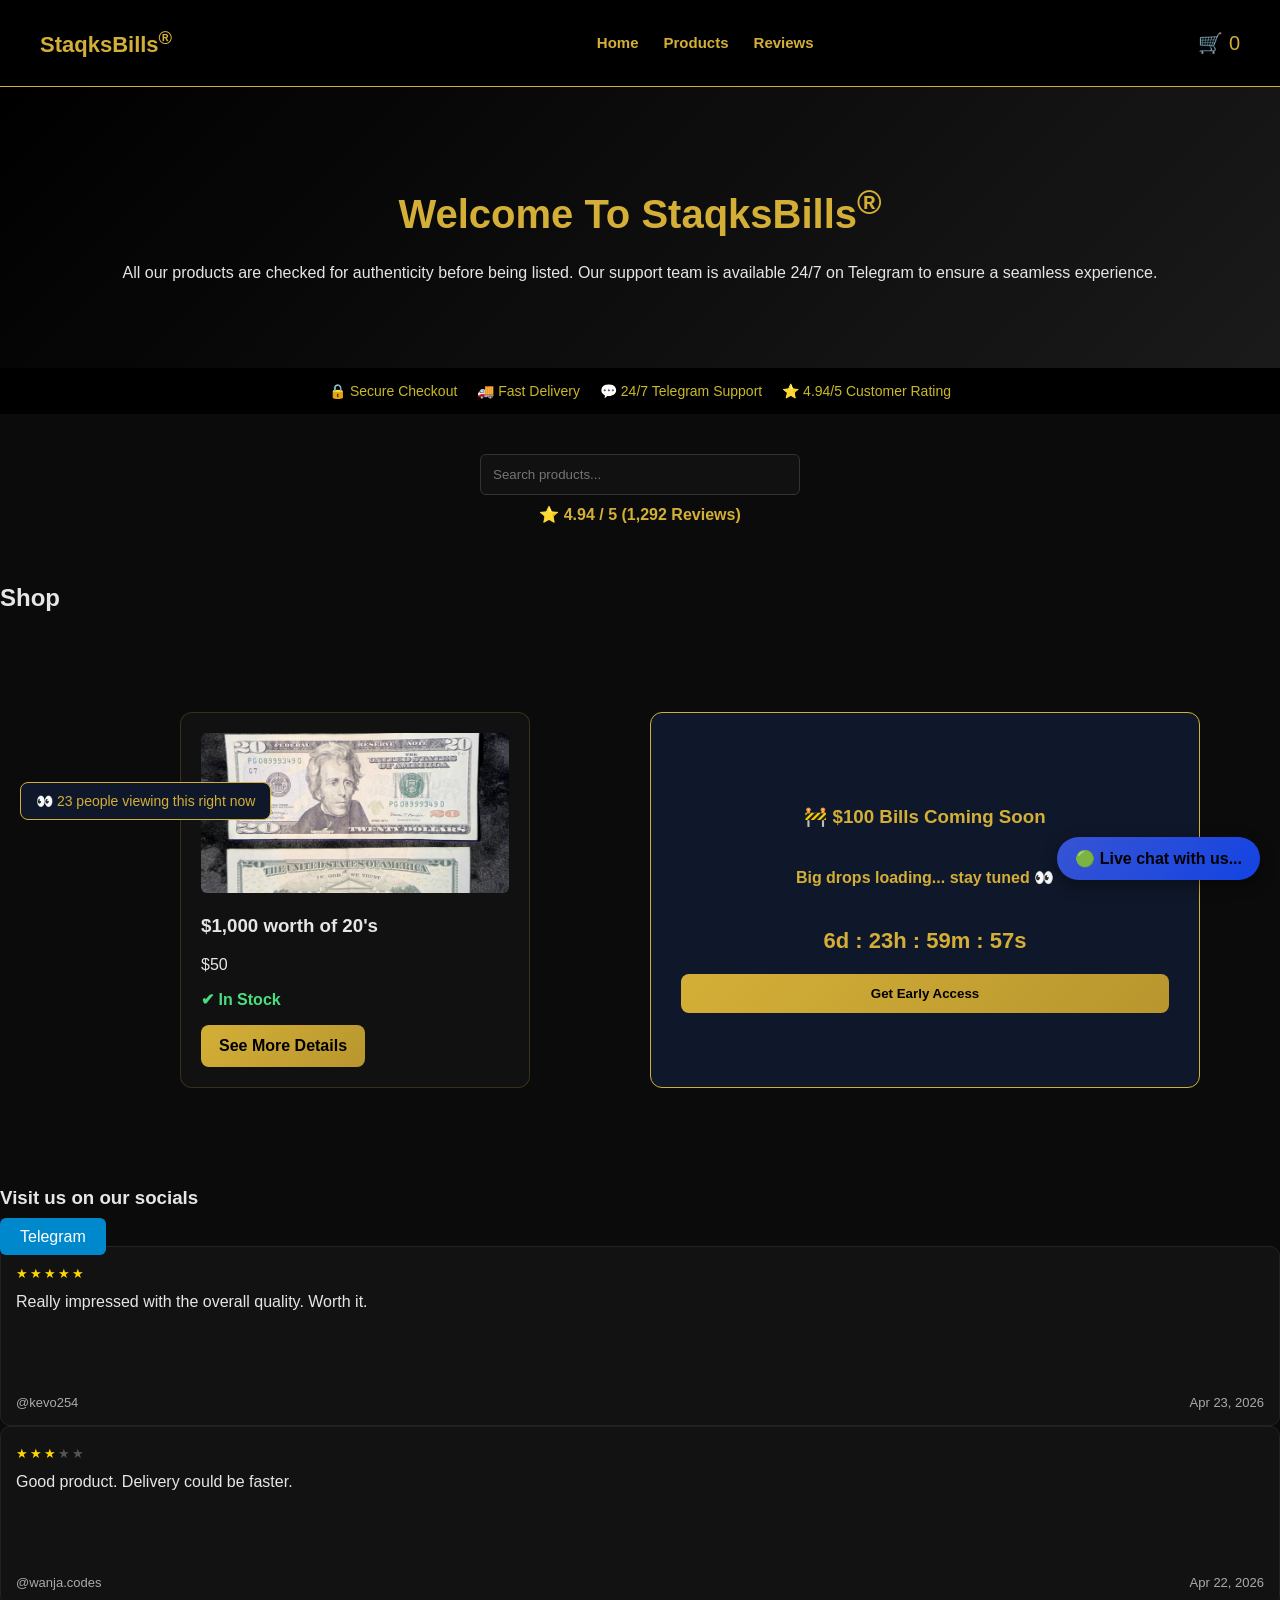
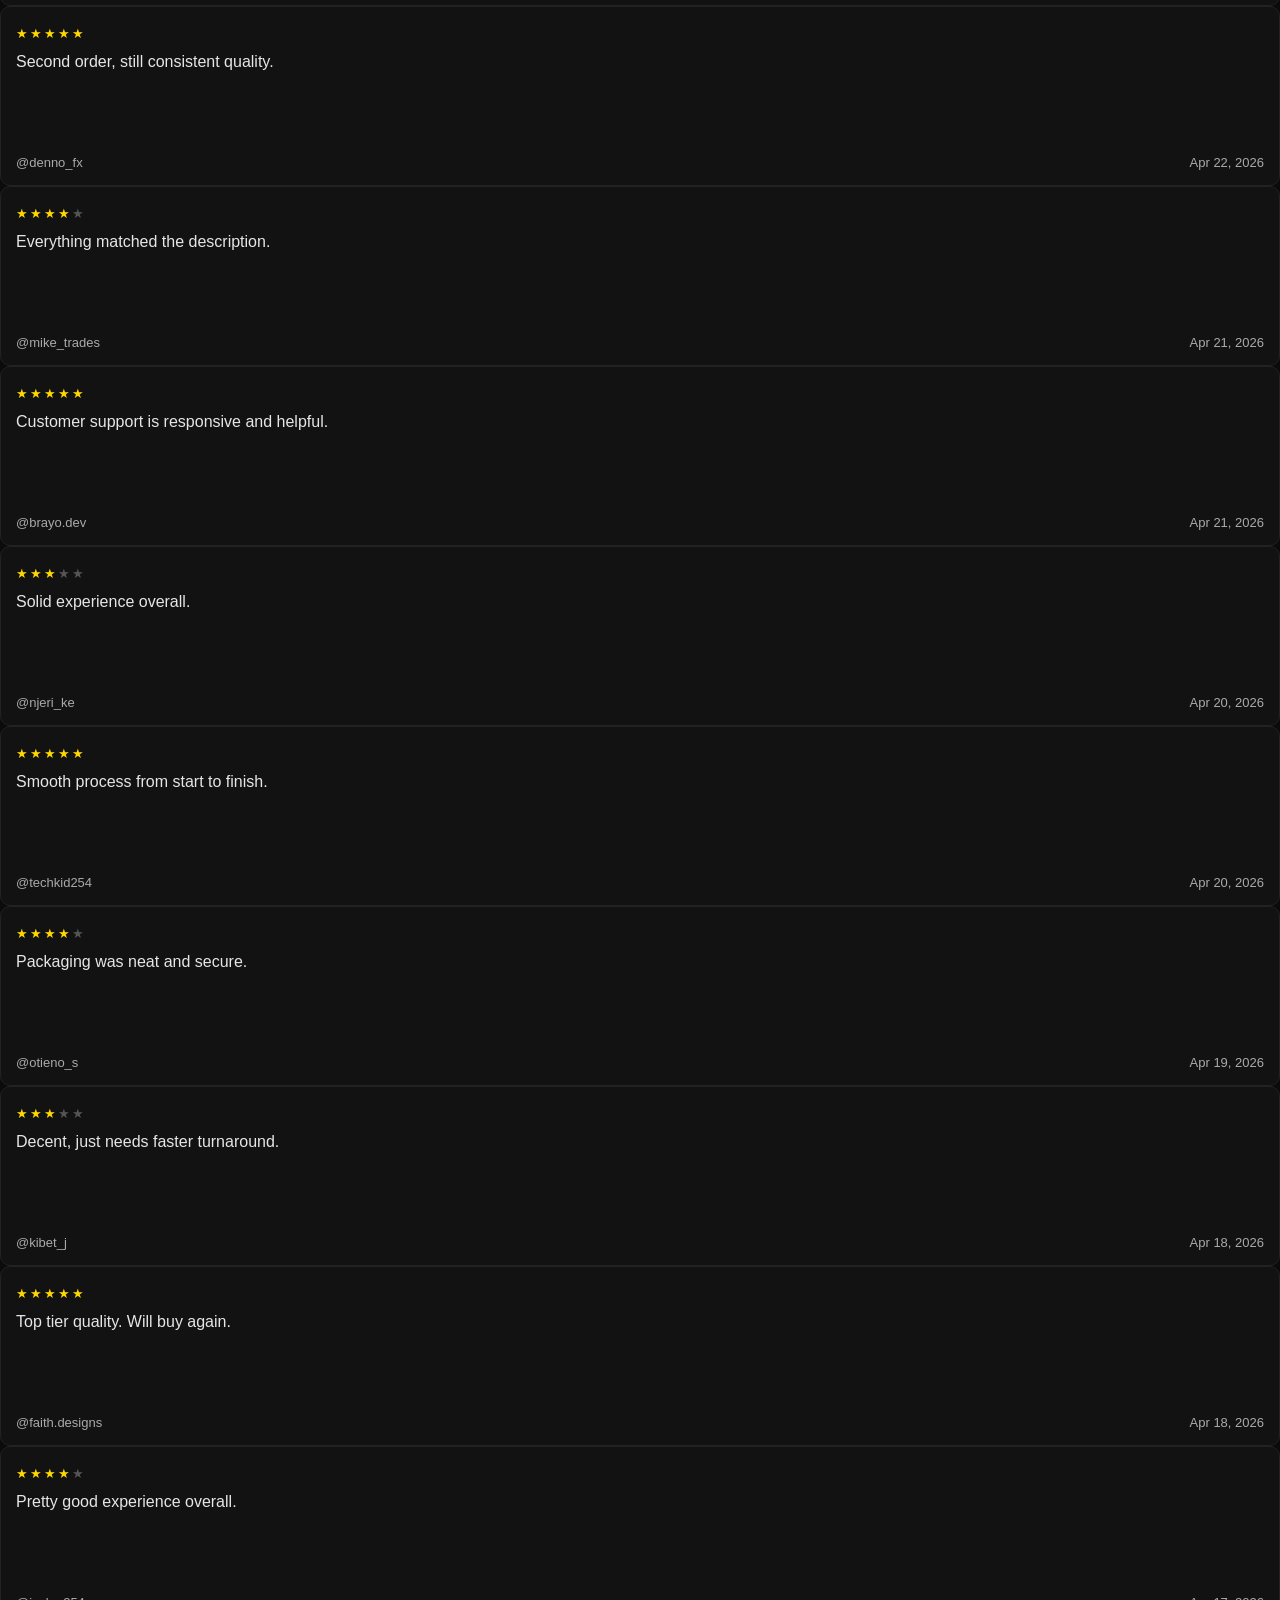
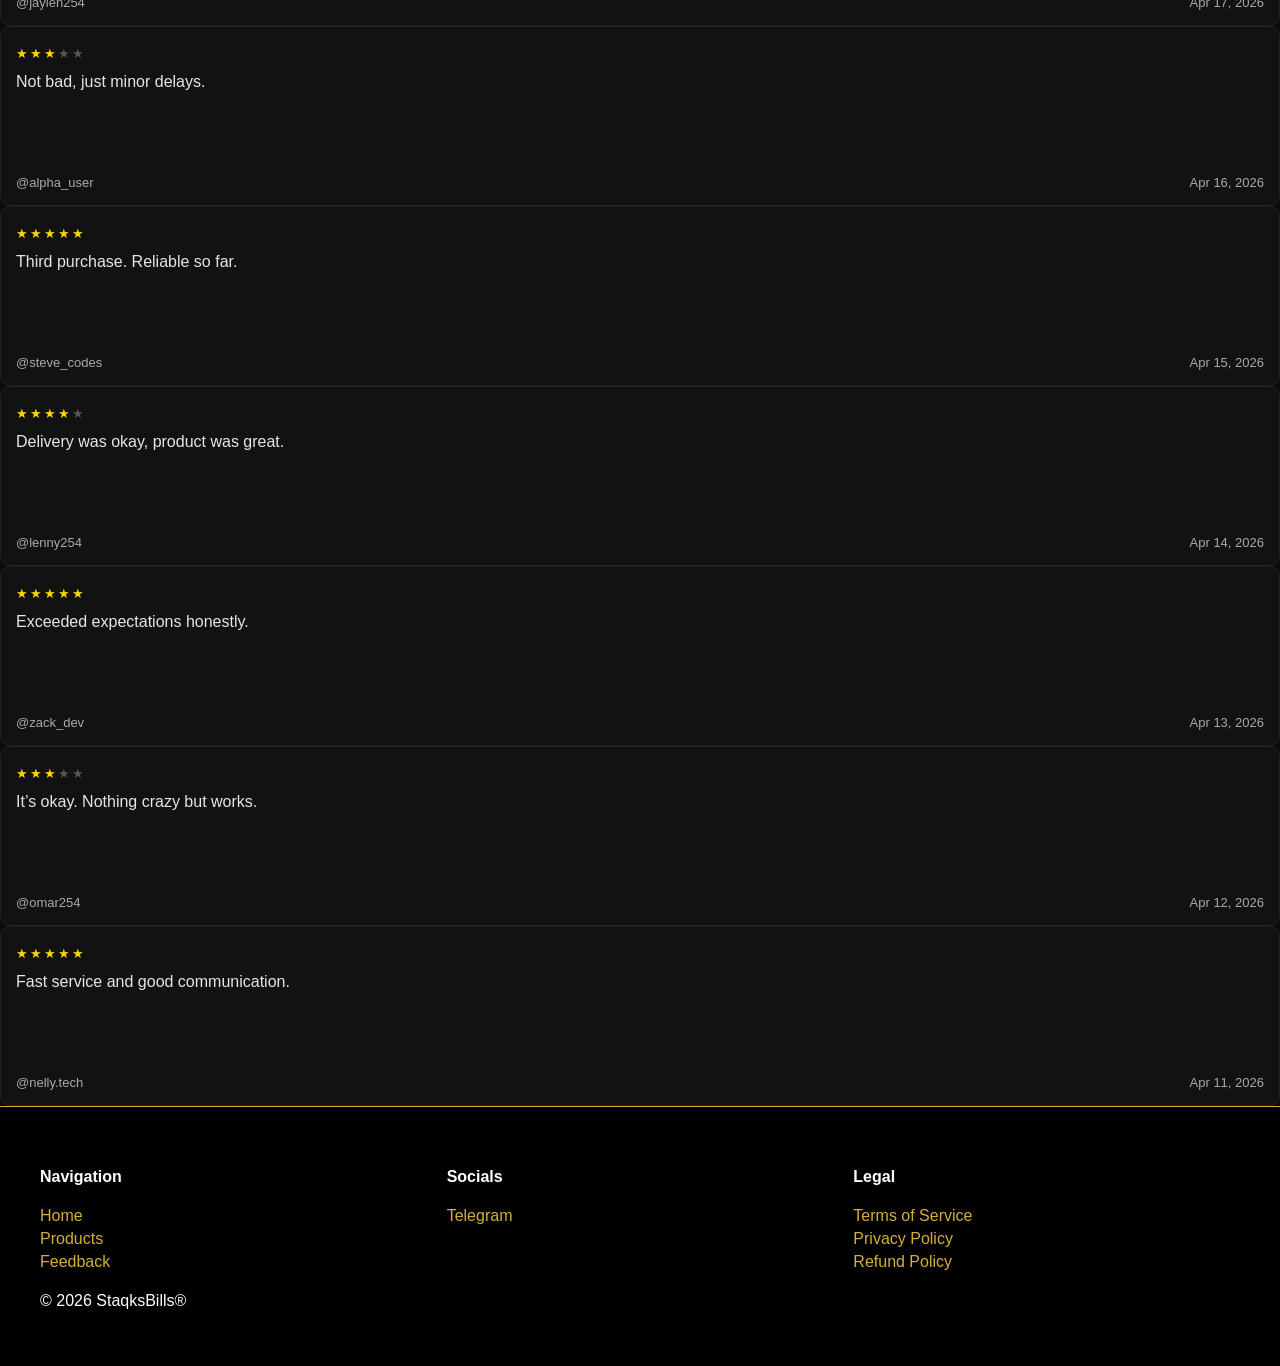
==== index.html @ 896ade9a "Update index.html" ====
<!DOCTYPE html>
<html>
<head>

<meta charset="UTF-8">
<meta name="viewport" content="width=device-width, initial-scale=1.0">
<title>StaqksBills®</title>

<link rel="stylesheet" href="css/style.css">

<link rel="icon" type="image/png" href="images/logo.png">

<script defer src="js/products.js"></script>
<script defer src="js/cart.js"></script>
<script defer src="js/main.js"></script>

</head>

<body>

<header>

<nav class="navbar">

<div class="logo">StaqksBills<sup>®</sup></div>

<ul class="navlinks">
<li><a href="index.html">Home</a></li>
<li><a href="#shop">Products</a></li>
<li><a href="#reviews">Reviews</a></li>
</ul>

<a href="cart.html" class="cart">
  🛒 <span id="cartCount" class="cart-count">0</span>
</a>

</nav>

<div class="hero">

<h1>Welcome To StaqksBills<sup>®</sup></h1>

<p>
All our products are checked for authenticity before being listed.
Our support team is available 24/7 on Telegram to ensure a seamless experience.
</p>

</div>

<div class="trust-bar">
  <span>🔒 Secure Checkout</span>
  <span>🚚 Fast Delivery</span>
  <span>💬 24/7 Telegram Support</span>
  <span>⭐ 4.94/5 Customer Rating</span>
</div>

</header>

<section class="search-section">

<input id="searchBar" placeholder="Search products...">

<div class="rating">
⭐ 4.94 / 5 (1,292 Reviews)
</div>

</section>

<section id="shop">

<h2>Shop</h2>

<div id="productContainer" class="products"></div>

</section>

<section id="social">

<h3>Visit us on our socials</h3>

<a class="telegram-btn" href="https://t.me/upoffbtcc">Telegram</a>

</section>

<!-- Repeat this structure -->

<div class="review-card">
<div style="font-size:18px; letter-spacing:2px;">
<span style="color:gold;">★★★★★</span>
</div>
<p>Really impressed with the overall quality. Worth it.</p>
<div class="review-footer"><span>@kevo254</span><span>Apr 23, 2026</span></div>
</div>

<div class="review-card">
<div style="font-size:18px; letter-spacing:2px;">
<span style="color:gold;">★★★</span><span style="color:#555;">★★</span>
</div>
<p>Good product. Delivery could be faster.</p>
<div class="review-footer"><span>@wanja.codes</span><span>Apr 22, 2026</span></div>
</div>

<div class="review-card">
<div style="font-size:18px; letter-spacing:2px;">
<span style="color:gold;">★★★★★</span>
</div>
<p>Second order, still consistent quality.</p>
<div class="review-footer"><span>@denno_fx</span><span>Apr 22, 2026</span></div>
</div>

<div class="review-card">
<div style="font-size:18px; letter-spacing:2px;">
<span style="color:gold;">★★★★</span><span style="color:#555;">★</span>
</div>
<p>Everything matched the description.</p>
<div class="review-footer"><span>@mike_trades</span><span>Apr 21, 2026</span></div>
</div>

<div class="review-card">
<div style="font-size:18px; letter-spacing:2px;">
<span style="color:gold;">★★★★★</span>
</div>
<p>Customer support is responsive and helpful.</p>
<div class="review-footer"><span>@brayo.dev</span><span>Apr 21, 2026</span></div>
</div>

<div class="review-card">
<div style="font-size:18px; letter-spacing:2px;">
<span style="color:gold;">★★★</span><span style="color:#555;">★★</span>
</div>
<p>Solid experience overall.</p>
<div class="review-footer"><span>@njeri_ke</span><span>Apr 20, 2026</span></div>
</div>

<div class="review-card">
<div style="font-size:18px; letter-spacing:2px;">
<span style="color:gold;">★★★★★</span>
</div>
<p>Smooth process from start to finish.</p>
<div class="review-footer"><span>@techkid254</span><span>Apr 20, 2026</span></div>
</div>

<div class="review-card">
<div style="font-size:18px; letter-spacing:2px;">
<span style="color:gold;">★★★★</span><span style="color:#555;">★</span>
</div>
<p>Packaging was neat and secure.</p>
<div class="review-footer"><span>@otieno_s</span><span>Apr 19, 2026</span></div>
</div>

<div class="review-card">
<div style="font-size:18px; letter-spacing:2px;">
<span style="color:gold;">★★★</span><span style="color:#555;">★★</span>
</div>
<p>Decent, just needs faster turnaround.</p>
<div class="review-footer"><span>@kibet_j</span><span>Apr 18, 2026</span></div>
</div>

<div class="review-card">
<div style="font-size:18px; letter-spacing:2px;">
<span style="color:gold;">★★★★★</span>
</div>
<p>Top tier quality. Will buy again.</p>
<div class="review-footer"><span>@faith.designs</span><span>Apr 18, 2026</span></div>
</div>

<!-- Add more (up to ~30) -->

<div class="review-card">
<div style="font-size:18px; letter-spacing:2px;">
<span style="color:gold;">★★★★</span><span style="color:#555;">★</span>
</div>
<p>Pretty good experience overall.</p>
<div class="review-footer"><span>@jaylen254</span><span>Apr 17, 2026</span></div>
</div>

<div class="review-card">
<div style="font-size:18px; letter-spacing:2px;">
<span style="color:gold;">★★★</span><span style="color:#555;">★★</span>
</div>
<p>Not bad, just minor delays.</p>
<div class="review-footer"><span>@alpha_user</span><span>Apr 16, 2026</span></div>
</div>

<div class="review-card">
<div style="font-size:18px; letter-spacing:2px;">
<span style="color:gold;">★★★★★</span>
</div>
<p>Third purchase. Reliable so far.</p>
<div class="review-footer"><span>@steve_codes</span><span>Apr 15, 2026</span></div>
</div>

<!-- Continue pattern... -->

<div class="review-card">
<div style="font-size:18px; letter-spacing:2px;">
<span style="color:gold;">★★★★</span><span style="color:#555;">★</span>
</div>
<p>Delivery was okay, product was great.</p>
<div class="review-footer"><span>@lenny254</span><span>Apr 14, 2026</span></div>
</div>

<div class="review-card">
<div style="font-size:18px; letter-spacing:2px;">
<span style="color:gold;">★★★★★</span>
</div>
<p>Exceeded expectations honestly.</p>
<div class="review-footer"><span>@zack_dev</span><span>Apr 13, 2026</span></div>
</div>

<div class="review-card">
<div style="font-size:18px; letter-spacing:2px;">
<span style="color:gold;">★★★</span><span style="color:#555;">★★</span>
</div>
<p>It’s okay. Nothing crazy but works.</p>
<div class="review-footer"><span>@omar254</span><span>Apr 12, 2026</span></div>
</div>

<div class="review-card">
<div style="font-size:18px; letter-spacing:2px;">
<span style="color:gold;">★★★★★</span>
</div>
<p>Fast service and good communication.</p>
<div class="review-footer"><span>@nelly.tech</span><span>Apr 11, 2026</span></div>
</div>

<footer>

<div class="footer-grid">

<div>
<h4>Navigation</h4>
<a href="index.html#Home">Home</a>
<a href="#shop">Products</a>
<a href="#reviews">Feedback</a>
</div>

<div>
<h4>Socials</h4>
<a href="https://t.me/upoffbtcc">Telegram</a>
</div>



<div>
<h4>Legal</h4>
<a href="#">Terms of Service</a>
<a href="#">Privacy Policy</a>
<a href="#">Refund Policy</a>
</div>

</div>

<p class="copyright">
© 2026 StaqksBills®
</p>

</footer>

</body>

<!-- Floating Telegram Chat -->
<a href="https://t.me/upoffbtcc" class="telegram-float" onclick="window.location.href=this.href">
  🟢 Live chat with us...
</a>
</html>
---- css/style.css ----
/* ---------- GLOBAL ---------- */

:root{
--black:#0b0b0b;
--dark:#121212;
--gold:#d4af37;
--gold-dark:#b8962e;
--text:#e6e6e6;
}

*{
box-sizing:border-box;
}

body{
font-family:Arial, Helvetica, sans-serif;
margin:0;
background:var(--black);
color:var(--text);
}


/* ---------- NAVBAR ---------- */

.navbar{
display:flex;
justify-content:space-between;
align-items:center;
padding:18px 40px;
background:#000;
border-bottom:1px solid var(--gold);
}

.logo{
font-size:22px;
font-weight:bold;
color:var(--gold);
}

.navlinks{
display:flex;
list-style:none;
gap:25px;
}

.navlinks a{
color:var(--gold);
text-decoration:none;
font-size:15px;
font-weight:600;
}

.navlinks a:hover{
color:white;
}

.cart{
font-size:20px;
text-decoration:none;
color:var(--gold);
}


/* ---------- HERO ---------- */

.hero{
text-align:center;
padding:70px 20px;
background:linear-gradient(135deg,#000,#1a1a1a);
}

.hero h1{
font-size:40px;
color:var(--gold);
}


/* ---------- SEARCH ---------- */

.search-section{
text-align:center;
padding:40px;
}

#searchBar{
width:320px;
max-width:90%;
padding:12px;
border-radius:6px;
border:1px solid #333;
background:#111;
color:white;
}

.rating{
margin-top:10px;
font-weight:bold;
color:var(--gold);
}


/* ---------- PRODUCTS ---------- */

.products{
display:grid;
grid-template-columns:repeat(auto-fit,minmax(220px,1fr));
gap:30px;
padding:40px;
}

.product {
  background: #111;
  border-radius: 12px;
  padding: 20px;
  border: 1px solid rgba(212,175,55,0.2);
  transition: 0.3s;
}

.product:hover {
  transform: translateY(-6px);
  box-shadow: 0 0 15px rgba(212,175,55,0.3);
}

.product img{
width:100%;
height:160px;
object-fit:cover;
border-radius:6px;
}

.stock{
color:#4ade80;
font-weight:bold;
}

.viewbtn, .buybtn {
  display: inline-block;
  padding: 12px 18px;
  background: linear-gradient(135deg, #d4af37, #b8962e);
  color: black;
  border-radius: 8px;
  text-decoration: none;
  font-weight: bold;
  border: none;
  transition: 0.3s;
}

.viewbtn:hover, .buybtn:hover {
  background: #ffd700;
  transform: scale(1.05);
}


/* ---------- TELEGRAM BUTTON ---------- */

.telegram-btn{
background:#0088cc;
color:white;
padding:10px 20px;
border-radius:6px;
text-decoration:none;
}


/* ---------- REVIEWS ---------- */

.reviews-grid{
display:grid;
grid-template-columns:repeat(auto-fit,minmax(220px,1fr));
gap:20px;
padding:40px;
}

.review-card{
background:var(--dark);
padding:20px;
border-radius:10px;
border:1px solid #222;
}

.review-card span{
font-size:13px;
color:#aaa;
}


/* ---------- FOOTER ---------- */

footer{
background:#000;
color:white;
padding:40px;
border-top:1px solid var(--gold);
}

.footer-grid{
display:grid;
grid-template-columns:repeat(auto-fit,minmax(200px,1fr));
gap:20px;
}

.footer-grid a{
display:block;
color:var(--gold);
text-decoration:none;
margin:5px 0;
}

.footer-grid a:hover{
color:white;
}

copyright{
text-align:center;
margin-top:20px;
}


/* ---------- PRODUCT PAGE ---------- */

.product-page{
display:grid;
grid-template-columns:1fr 1fr;
gap:40px;
padding:40px;
}

.product-image img{
width:100%;
border-radius:10px;
}

.product-info{
background:var(--dark);
padding:30px;
border-radius:10px;
border:1px solid #222;
}

.quantity{
margin:20px 0;
display:flex;
gap:10px;
}

.quantity button{
width:40px;
height:40px;
background:var(--gold);
border:none;
color:black;
font-weight:bold;
}

.quantity input{
width:60px;
text-align:center;
background:#111;
border:1px solid #333;
color:white;
}

.buybtn{
margin-left:10px;
padding:10px 20px;
background:var(--gold);
color:black;
border:none;
border-radius:6px;
font-weight:bold;
}


/* ---------- CART ---------- */

.cart-section{
padding:40px;
}

.cart-item{
background:var(--dark);
padding:20px;
margin-bottom:20px;
border-radius:10px;
border:1px solid #222;
}

.checkout-btn{
display:inline-block;
padding:12px 20px;
background:var(--gold);
color:black;
text-decoration:none;
border-radius:6px;
font-weight:bold;
}


/* ---------- CHECKOUT ---------- */

.checkout{
padding:40px;
max-width:500px;
margin:auto;
}

.checkout input,
.checkout select{
width:100%;
padding:10px;
margin:10px 0;
background:#111;
border:1px solid #333;
color:white;
}

.checkout button{
padding:12px;
background:var(--gold);
color:black;
border:none;
width:100%;
border-radius:6px;
font-weight:bold;
}


/* ---------- CATEGORY ---------- */

.category-title{
font-size:22px;
margin:40px 40px 10px;
color:var(--gold);
}

.products-grid{
display:grid;
grid-template-columns:repeat(auto-fit,minmax(220px,1fr));
gap:25px;
padding:0 40px 40px;
}


/* ---------- FLOATING TELEGRAM ---------- */

.telegram-float {
  position: fixed;
  bottom: 20px;
  right: 20px;
  background: linear-gradient(135deg, #3754d4, #1343e2);
  color: black;
  padding: 12px 18px;
  border-radius: 50px;
  font-weight: bold;
  text-decoration: none;
  box-shadow: 0 5px 15px rgba(0,0,0,0.4);
  transition: 0.3s;
}

.telegram-float:hover {
  transform: scale(1.05);
  background: #ffd700;
}


/* ---------- MOBILE ---------- */

@media(max-width:768px){

.navbar{
padding:15px;
}

.navlinks{
display:none;
}

.hero h1{
font-size:28px;
}

.product-page{
grid-template-columns:1fr;
}

.products-grid{
grid-template-columns:1fr 1fr;
}

}

.other-products .product{
text-align:center;
padding:20px;
border:1px solid #333;
}

.home-products{
display:flex;
justify-content:center;
gap:40px;
flex-wrap:wrap;
padding:40px;
}

.home-products .product{
max-width:320px;
}

#checkoutBtn{
background:linear-gradient(135deg,#d4af37,#b8962e);
color:black;
padding:14px 22px;
border:none;
border-radius:8px;
font-weight:bold;
cursor:pointer;
box-shadow:0 4px 10px rgba(0,0,0,0.4);
transition:0.25s;

/* Glow animation */
animation: glowPulse 2s infinite;
}

/* Hover effect */
#checkoutBtn:hover{
transform:translateY(-2px);
box-shadow:0 6px 18px rgba(212,175,55,0.6);
animation:none; /* stop pulsing on hover */
}

/* Glow animation keyframes */
@keyframes glowPulse{
0%{
box-shadow:0 0 5px rgba(212,175,55,0.4);
}
50%{
box-shadow:0 0 20px rgba(212,175,55,0.9);
}
100%{
box-shadow:0 0 5px rgba(212,175,55,0.4);
}
}

.cart-item button{
background:#dc2626;
color:white;
border:none;
padding:8px 12px;
border-radius:6px;
cursor:pointer;
font-weight:bold;
}

.cart-item button:hover{
background:#b91c1c;
}

.urgency{
color:#facc15;
font-size:13px;
font-weight:bold;
margin:5px 0;
animation:pulseText 1.5s infinite;
}

@keyframes pulseText{
0%{opacity:1;}
50%{opacity:0.5;}
100%{opacity:1;}
}

.order-item{
margin-bottom:10px;
}

.payment-box{
background:#111;
color:#facc15;
padding:12px;
border-radius:8px;
margin-top:10px;
font-weight:bold;
word-break:break-all;
}

.pay-note{
margin-top:10px;
color:#ccc;
font-size:14px;
}

#copyAddressBtn{
margin-top:15px;
background:#facc15;
color:black;
border:none;
padding:10px;
border-radius:6px;
font-weight:bold;
cursor:pointer;
}

#copyAddressBtn:hover{
background:#eab308;
}

.coming-soon-box {
  background: #0f172a;
  border: 1px solid #d4af37;
  color: #d4af37;
  padding: 30px;
  margin: 20px 40px;
  border-radius: 10px;
  text-align: center;
  font-weight: bold;
}

.coming-soon-box span {
  display: block;
  margin-top: 10px;
  font-size: 14px;
  color: #aaa;
}

/* SIDE BY SIDE LAYOUT */
.dual-section {
  display: grid;
  grid-template-columns: 1fr 1fr;
  gap: 20px;
  padding: 40px;
}

/* LEFT SIDE */
.left-products .product {
  max-width: 350px;
  margin: auto;
}

/* RIGHT SIDE (COMING SOON) */
.coming-box {
  background: #0f172a;
  border: 1px solid #d4af37;
  color: #d4af37;
  border-radius: 12px;
  padding: 30px;
  text-align: center;
  display: flex;
  flex-direction: column;
  justify-content: center;
}

#countdown {
  font-size: 22px;
  margin: 20px 0;
  font-weight: bold;
}

/* EARLY ACCESS BUTTON */
.early-btn {
  background: linear-gradient(135deg, #d4af37, #b8962e);
  color: black;
  padding: 12px 20px;
  border: none;
  border-radius: 8px;
  font-weight: bold;
  cursor: pointer;
  transition: 0.3s;
}

.early-btn:hover {
  transform: scale(1.05);
  background: #ffd700;
}

/* MOBILE FIX */
@media (max-width: 768px) {
  .dual-section {
    grid-template-columns: 1fr;
  }
}

/* LIVE VIEWERS */
.viewer-box {
  position: fixed;
  bottom: 80px;
  left: 20px;
  background: #0f172a;
  color: #d4af37;
  padding: 10px 15px;
  border-radius: 8px;
  border: 1px solid #d4af37;
  font-size: 14px;
  z-index: 1000;
}

/* SALE POPUP */
.sale-popup {
  position: fixed;
  bottom: 20px;
  left: 20px;
  background: black;
  color: white;
  padding: 12px 18px;
  border-radius: 10px;
  border-left: 4px solid #d4af37;
  font-size: 14px;
  box-shadow: 0 5px 15px rgba(0,0,0,0.5);
  animation: slideIn 0.5s ease;
  z-index: 1000;
}

@keyframes slideIn {
  from {
    transform: translateX(-20px);
    opacity: 0;
  }
  to {
    transform: translateX(0);
    opacity: 1;
  }
}

.trust-bar {
  display: flex;
  justify-content: center;
  gap: 20px;
  padding: 15px;
  background: #000;
  color: #c9b928;
  font-size: 14px;
  flex-wrap: wrap;
}

.checkout-note {
  background: #111;
  border: 1px solid #d4af37;
  padding: 15px;
  border-radius: 8px;
  color: #d4af37;
  font-size: 14px;
}

.review-card {
  display: flex;
  flex-direction: column;
  justify-content: space-between;
  height: 180px; /* keeps cards uniform */
  padding: 15px;
}

.review-card p {
  flex-grow: 1;
  margin: 10px 0;
}

.review-footer {
  display: flex;
  justify-content: space-between;
  font-size: 13px;
  color: #aaa;
}
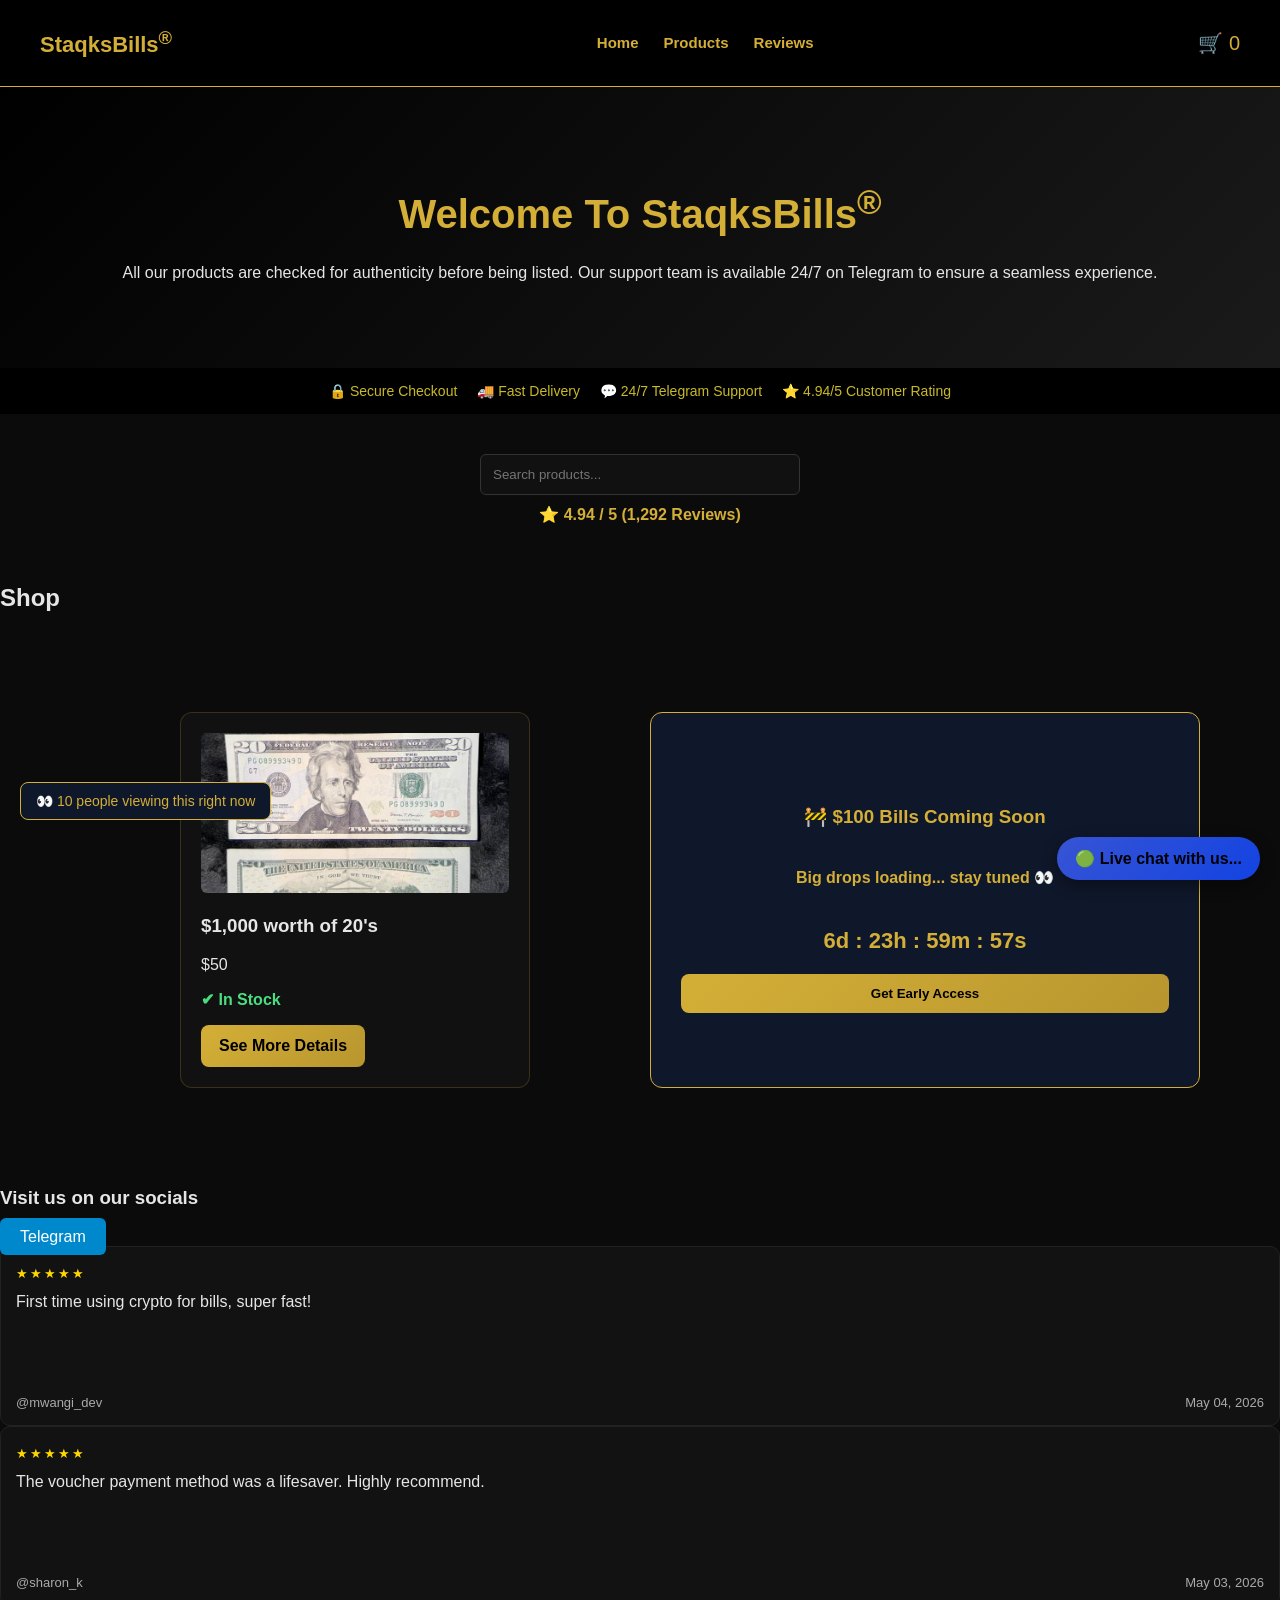
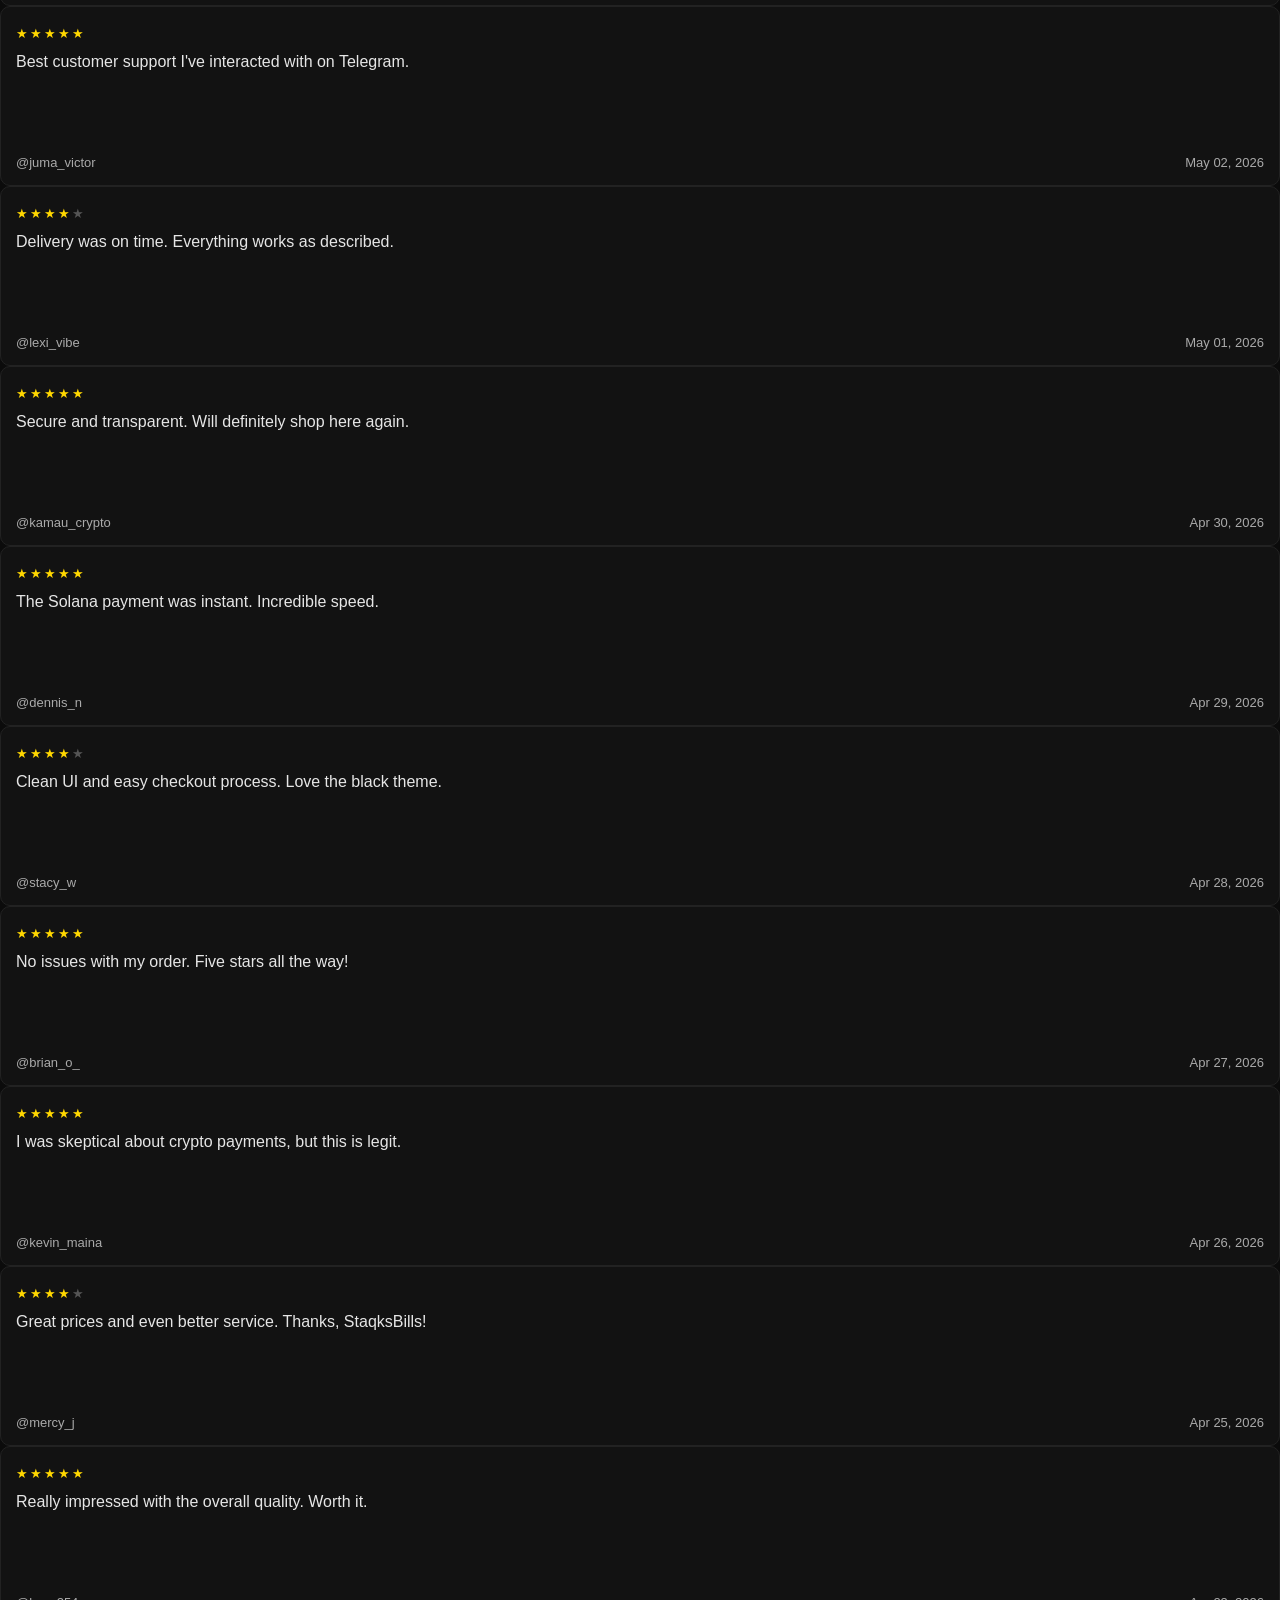
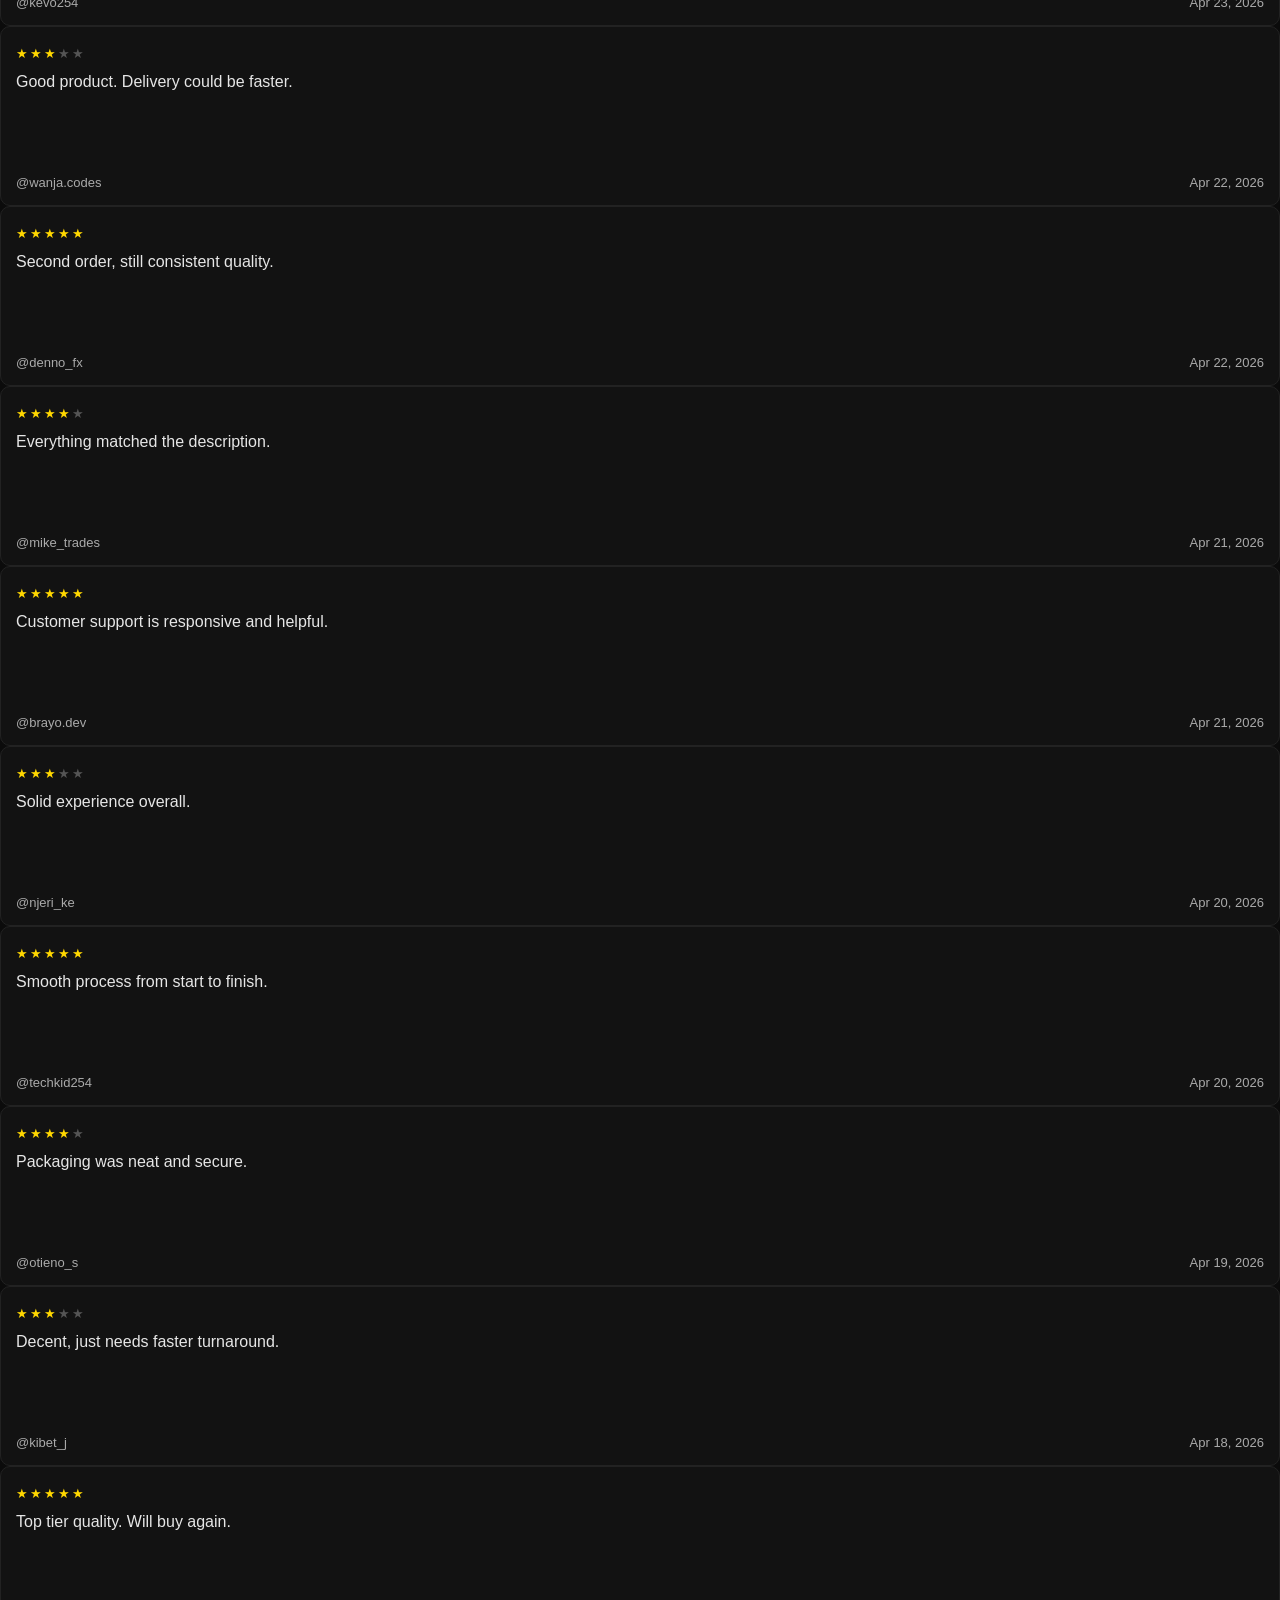
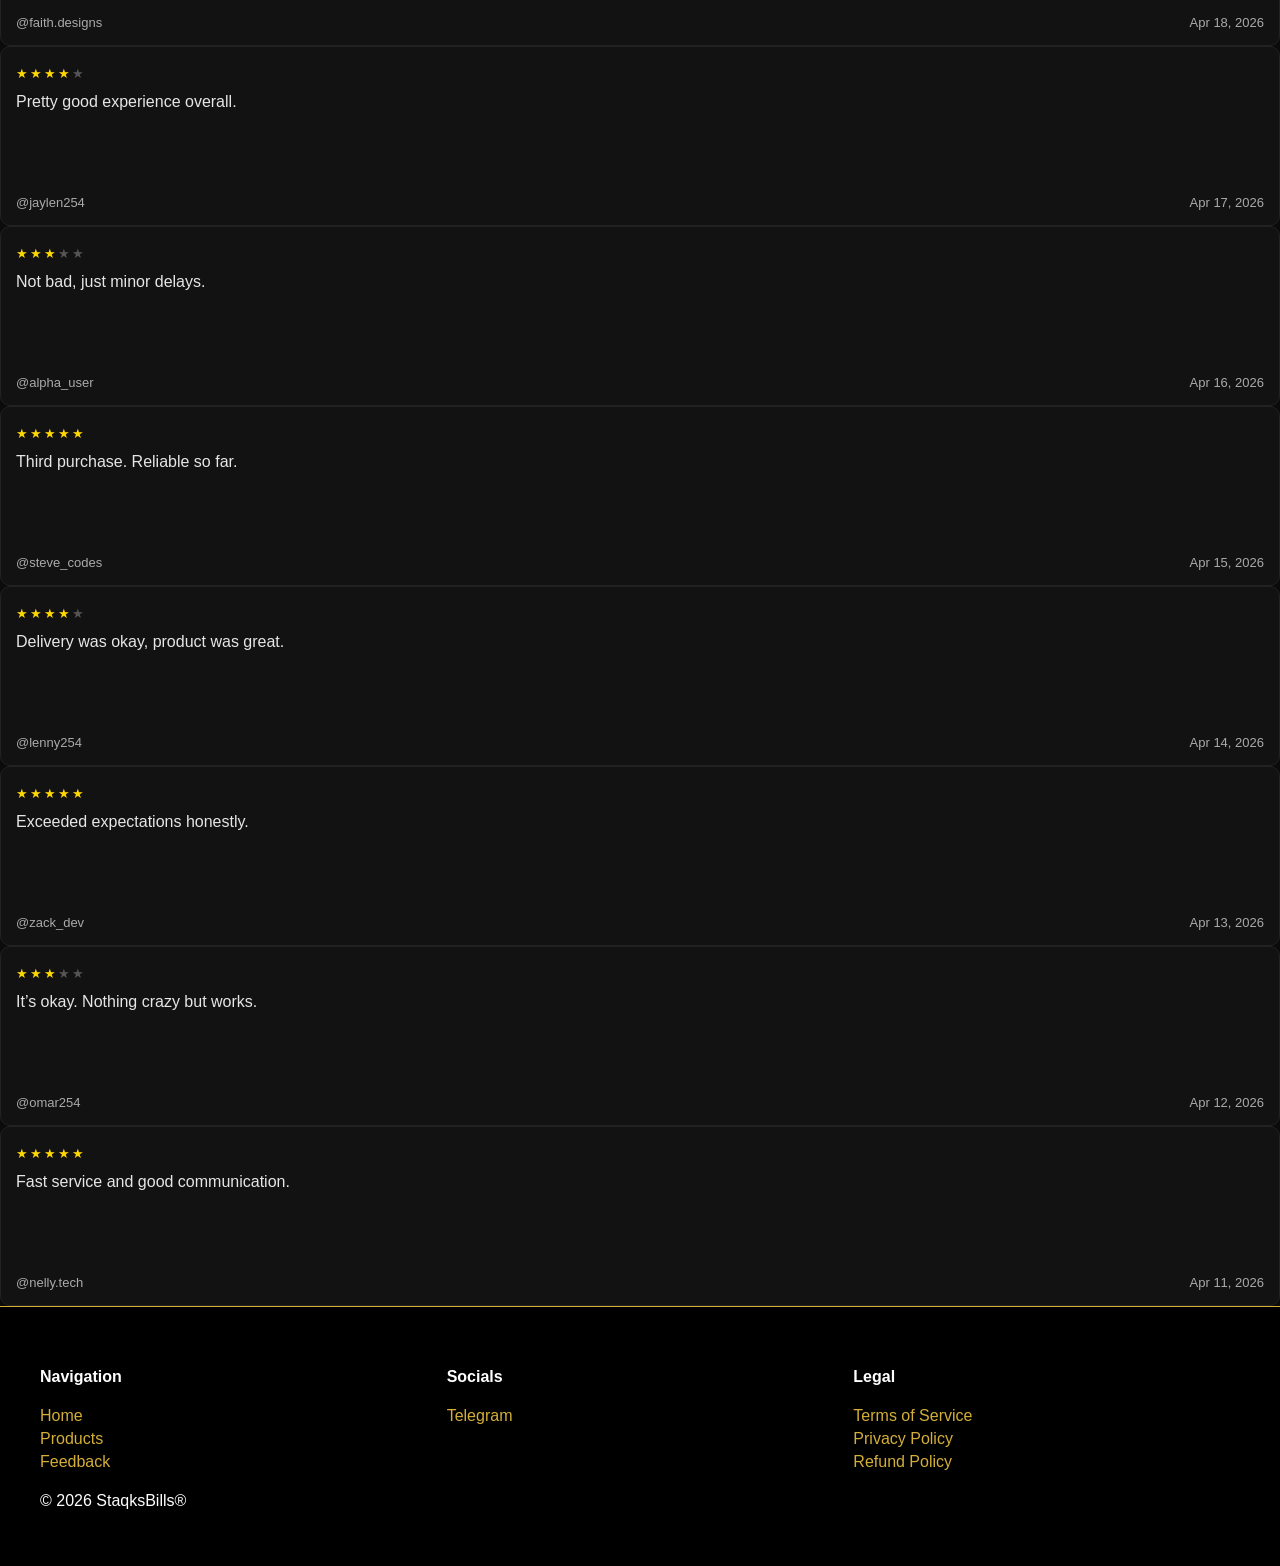
==== commit 30390814: "Update index.html" ====
--- a/index.html
+++ b/index.html
@@ -83,6 +83,85 @@
 </section>
 
 <!-- Repeat this structure -->
+ <div class="review-card">
+<div style="font-size:18px; letter-spacing:2px;">
+<span style="color:gold;">★★★★★</span>
+</div>
+<p>First time using crypto for bills, super fast!</p>
+<div class="review-footer"><span>@mwangi_dev</span><span>May 04, 2026</span></div>
+</div>
+
+<div class="review-card">
+<div style="font-size:18px; letter-spacing:2px;">
+<span style="color:gold;">★★★★★</span>
+</div>
+<p>The voucher payment method was a lifesaver. Highly recommend.</p>
+<div class="review-footer"><span>@sharon_k</span><span>May 03, 2026</span></div>
+</div>
+
+<div class="review-card">
+<div style="font-size:18px; letter-spacing:2px;">
+<span style="color:gold;">★★★★★</span>
+</div>
+<p>Best customer support I've interacted with on Telegram.</p>
+<div class="review-footer"><span>@juma_victor</span><span>May 02, 2026</span></div>
+</div>
+
+<div class="review-card">
+<div style="font-size:18px; letter-spacing:2px;">
+<span style="color:gold;">★★★★</span><span style="color:#555;">★</span>
+</div>
+<p>Delivery was on time. Everything works as described.</p>
+<div class="review-footer"><span>@lexi_vibe</span><span>May 01, 2026</span></div>
+</div>
+
+<div class="review-card">
+<div style="font-size:18px; letter-spacing:2px;">
+<span style="color:gold;">★★★★★</span>
+</div>
+<p>Secure and transparent. Will definitely shop here again.</p>
+<div class="review-footer"><span>@kamau_crypto</span><span>Apr 30, 2026</span></div>
+</div>
+
+<div class="review-card">
+<div style="font-size:18px; letter-spacing:2px;">
+<span style="color:gold;">★★★★★</span>
+</div>
+<p>The Solana payment was instant. Incredible speed.</p>
+<div class="review-footer"><span>@dennis_n</span><span>Apr 29, 2026</span></div>
+</div>
+
+<div class="review-card">
+<div style="font-size:18px; letter-spacing:2px;">
+<span style="color:gold;">★★★★</span><span style="color:#555;">★</span>
+</div>
+<p>Clean UI and easy checkout process. Love the black theme.</p>
+<div class="review-footer"><span>@stacy_w</span><span>Apr 28, 2026</span></div>
+</div>
+
+<div class="review-card">
+<div style="font-size:18px; letter-spacing:2px;">
+<span style="color:gold;">★★★★★</span>
+</div>
+<p>No issues with my order. Five stars all the way!</p>
+<div class="review-footer"><span>@brian_o_</span><span>Apr 27, 2026</span></div>
+</div>
+
+<div class="review-card">
+<div style="font-size:18px; letter-spacing:2px;">
+<span style="color:gold;">★★★★★</span>
+</div>
+<p>I was skeptical about crypto payments, but this is legit.</p>
+<div class="review-footer"><span>@kevin_maina</span><span>Apr 26, 2026</span></div>
+</div>
+
+<div class="review-card">
+<div style="font-size:18px; letter-spacing:2px;">
+<span style="color:gold;">★★★★</span><span style="color:#555;">★</span>
+</div>
+<p>Great prices and even better service. Thanks, StaqksBills!</p>
+<div class="review-footer"><span>@mercy_j</span><span>Apr 25, 2026</span></div>
+</div> 
 
 <div class="review-card">
 <div style="font-size:18px; letter-spacing:2px;">
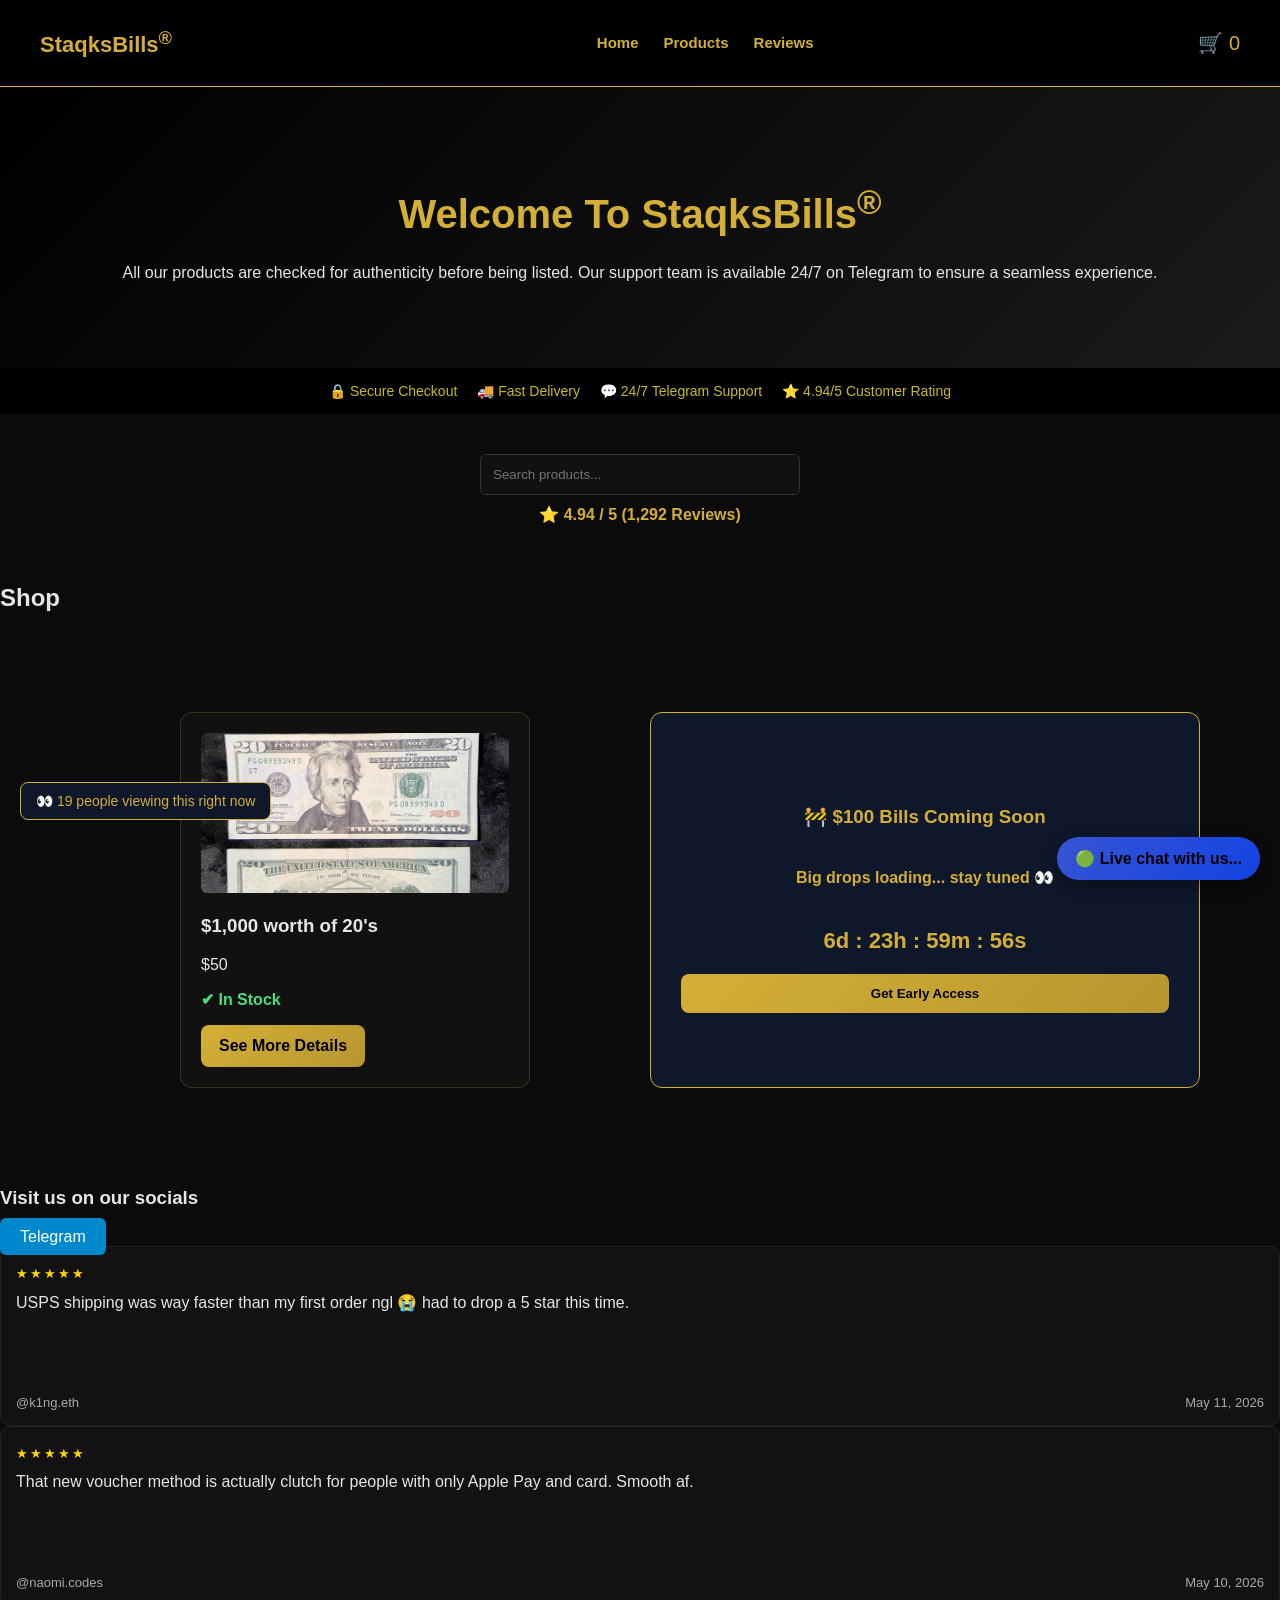
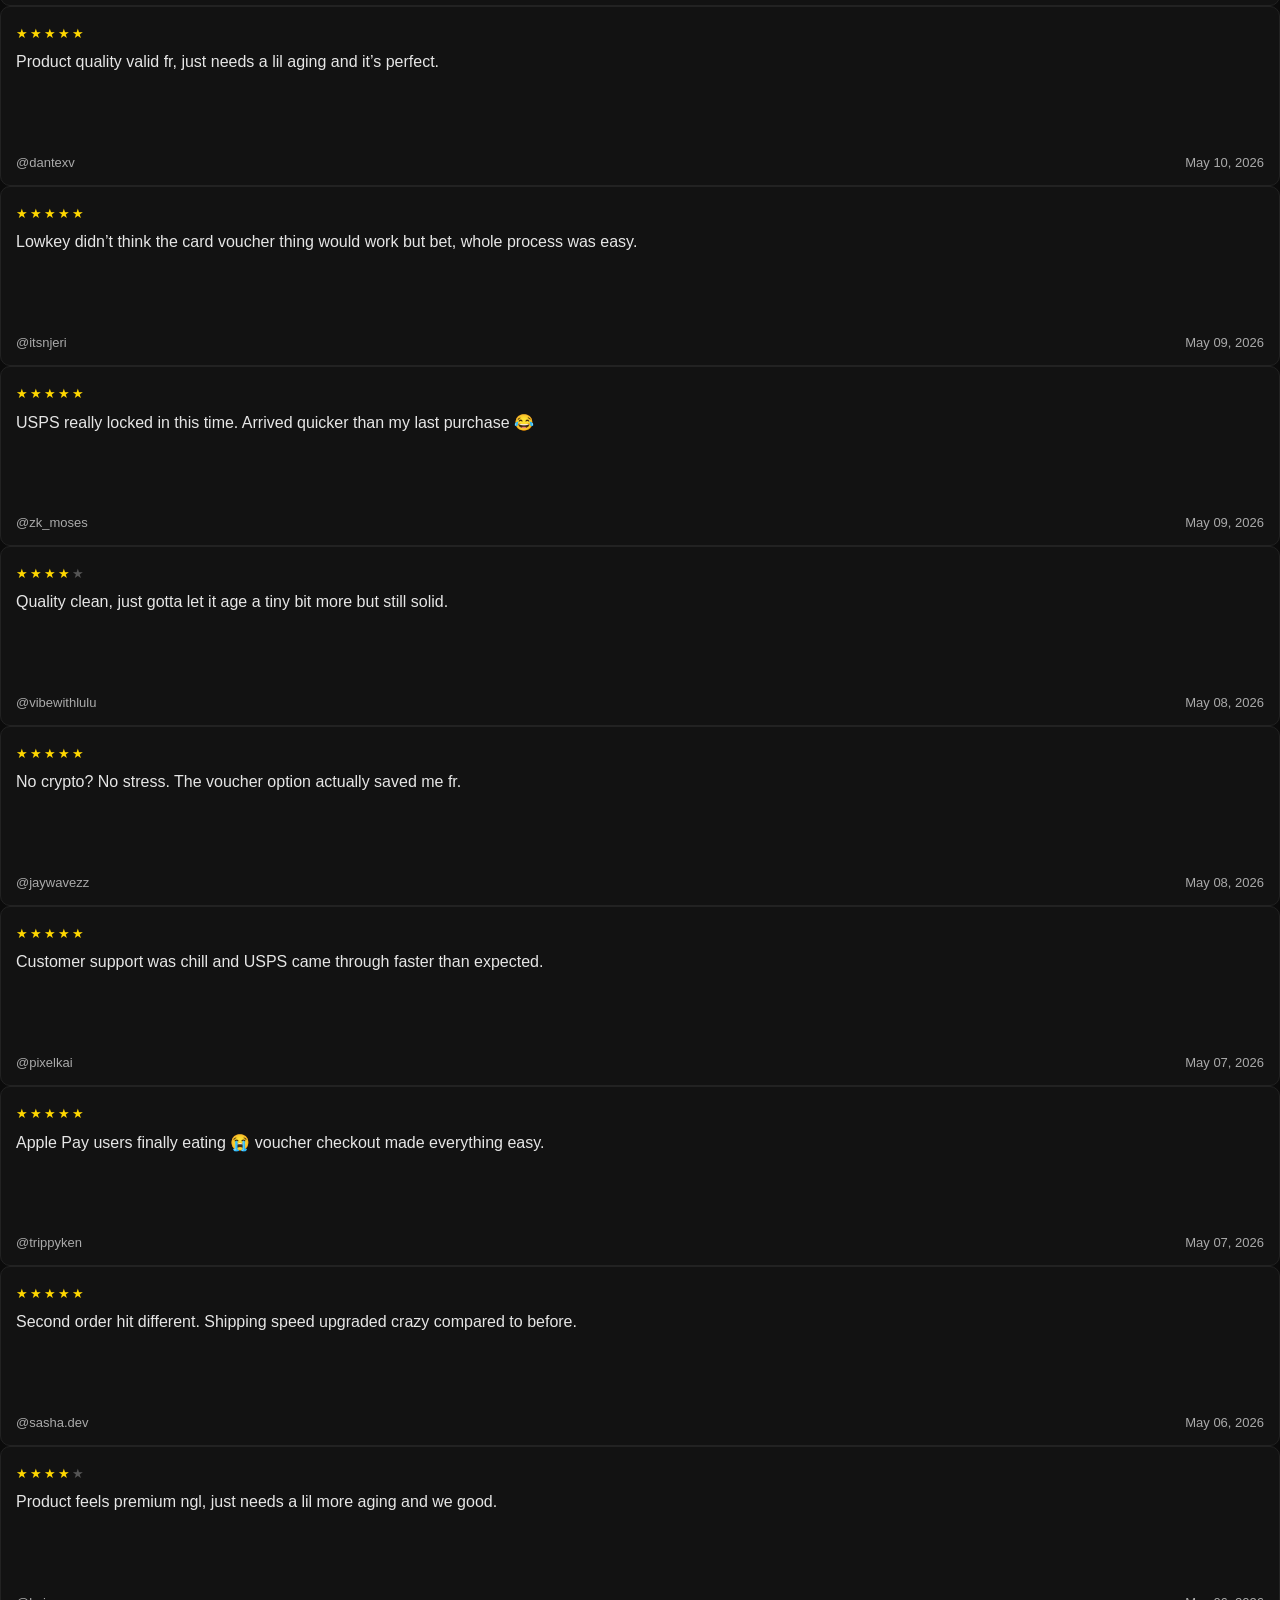
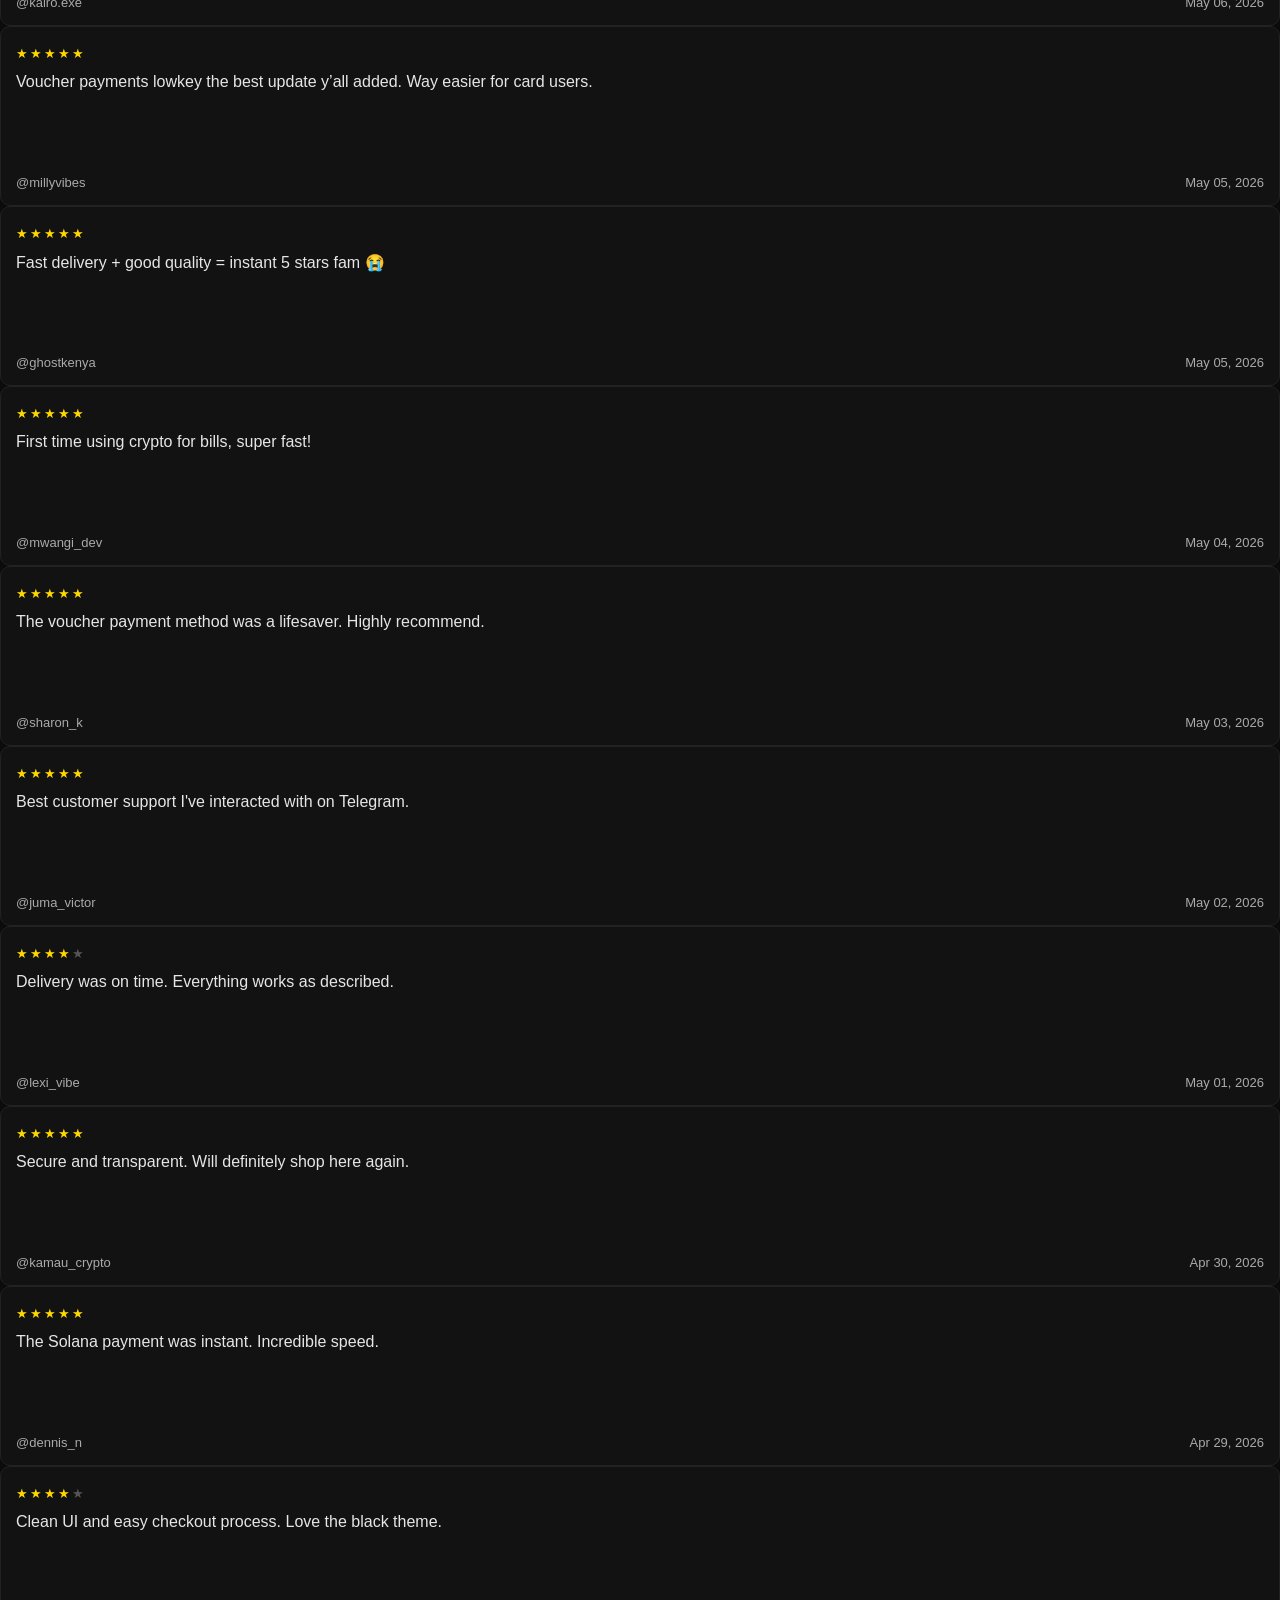
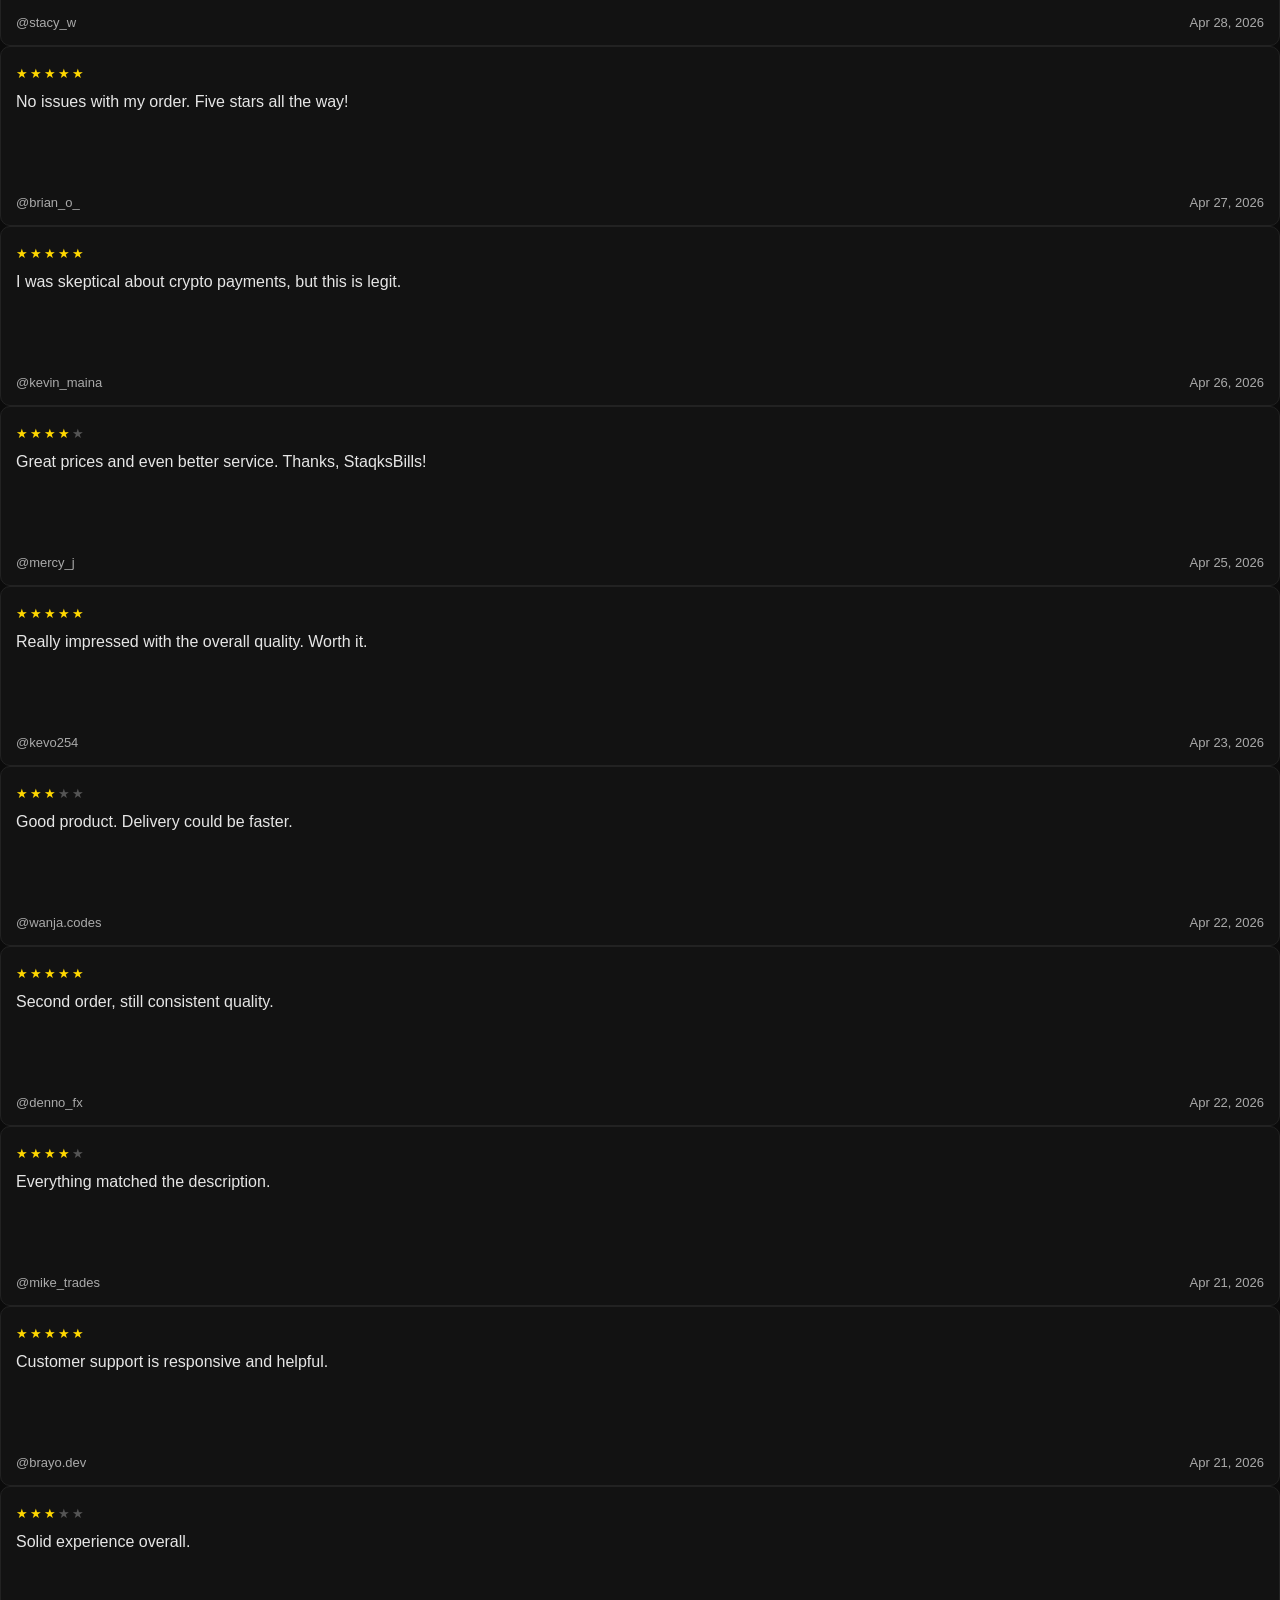
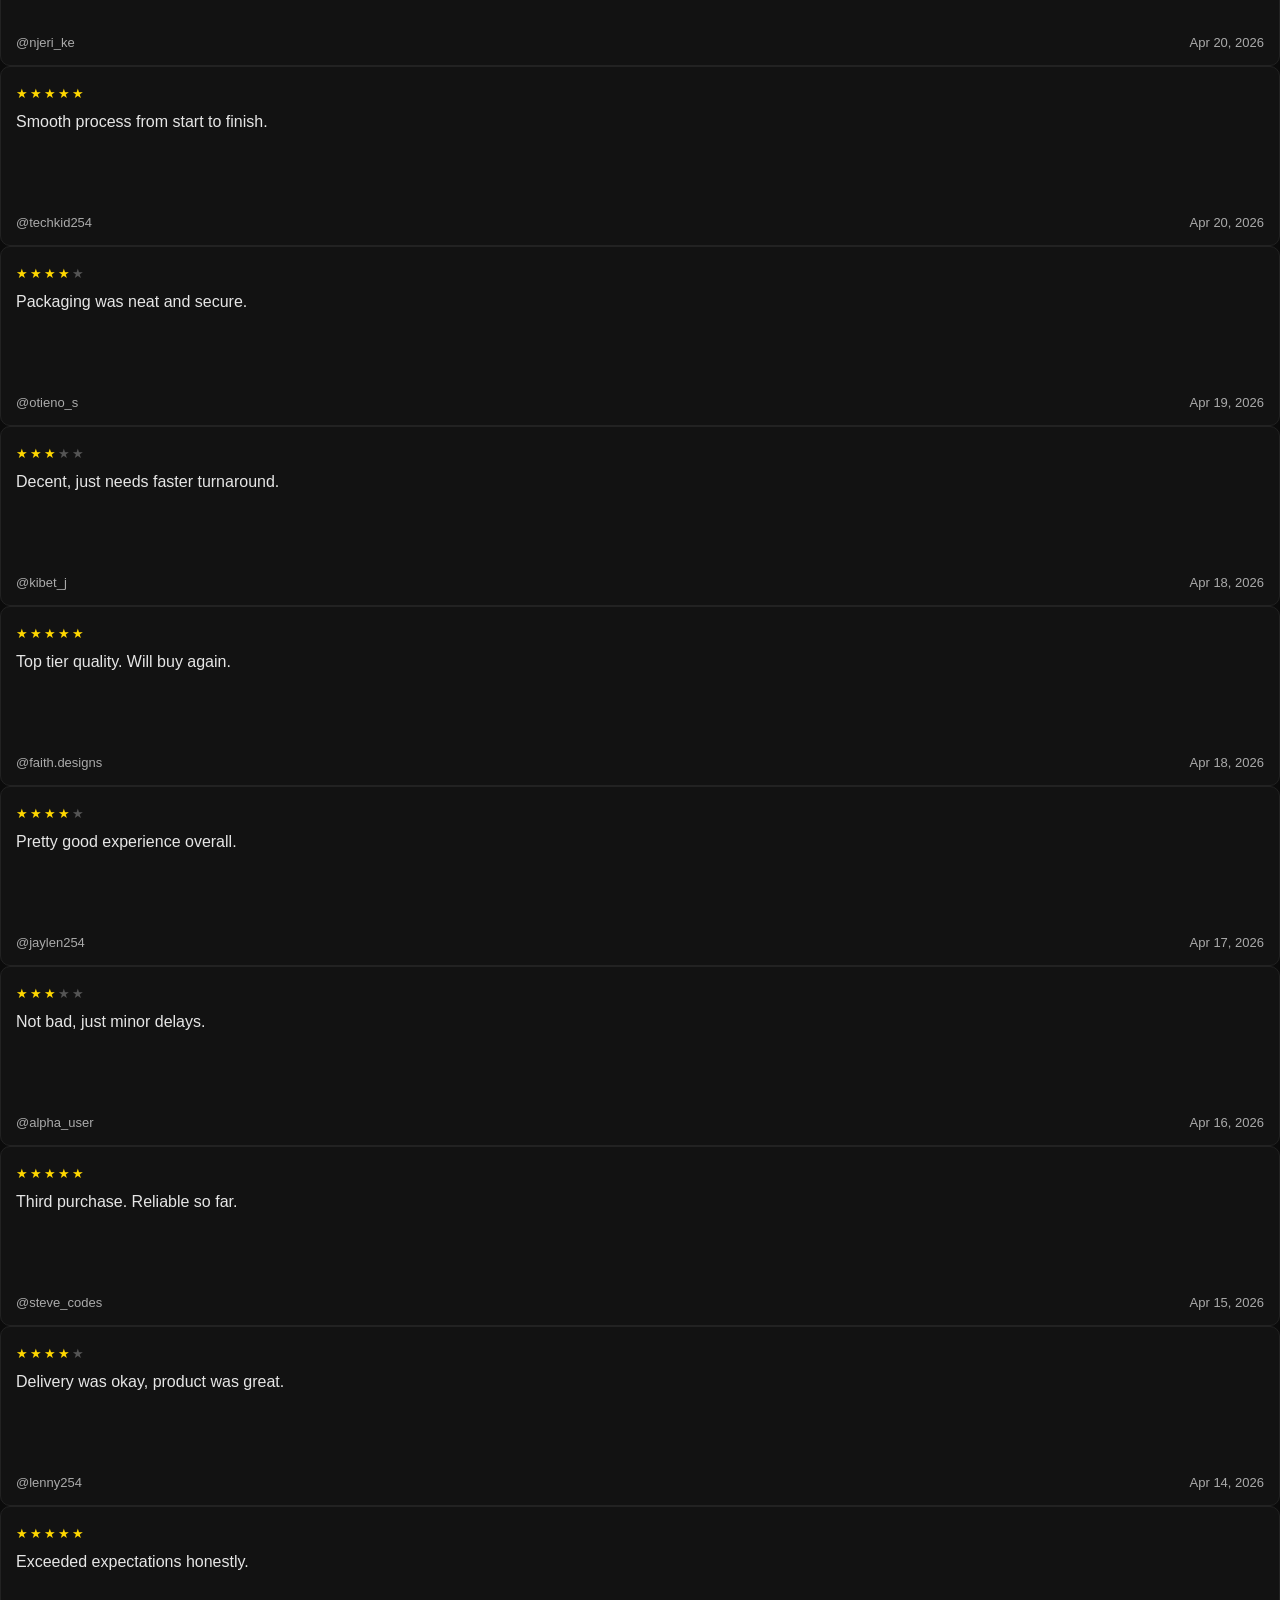
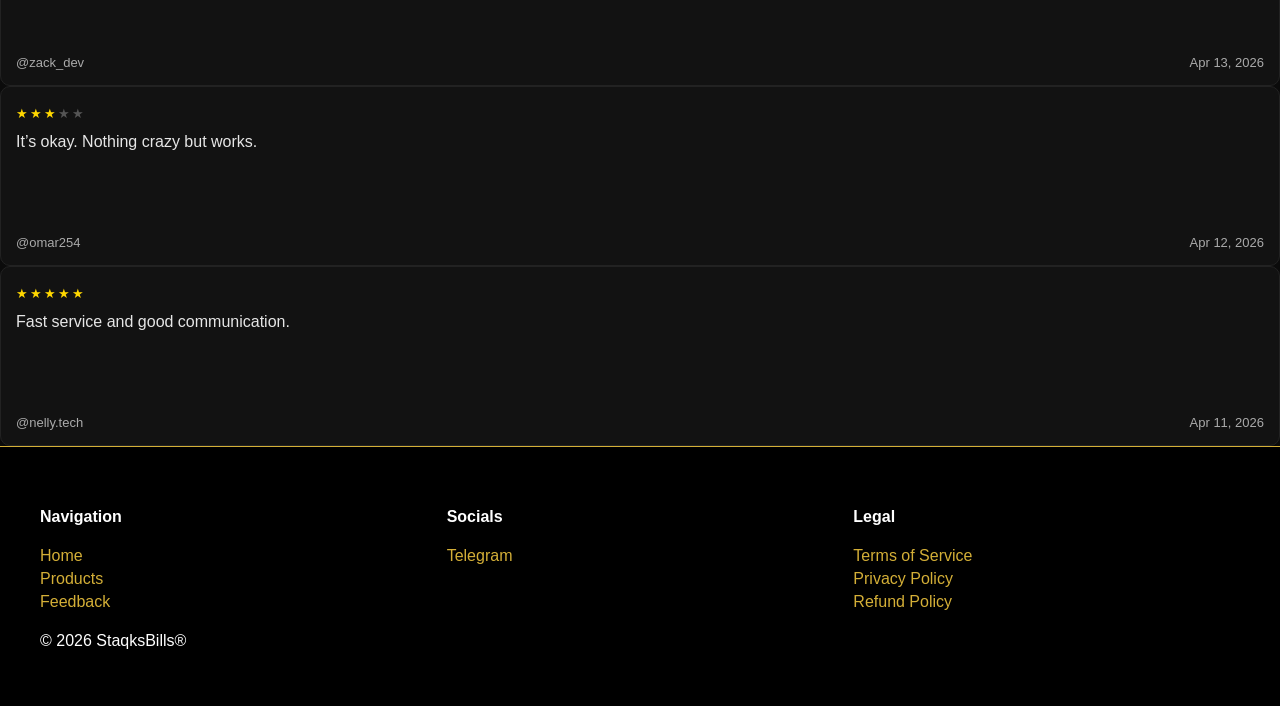
==== commit 008a67c3: "Update index.html" ====
--- a/index.html
+++ b/index.html
@@ -83,6 +83,110 @@
 </section>
 
 <!-- Repeat this structure -->
+<div class="review-card">
+<div style="font-size:18px; letter-spacing:2px;">
+<span style="color:gold;">★★★★★</span>
+</div>
+<p>USPS shipping was way faster than my first order ngl 😭 had to drop a 5 star this time.</p>
+<div class="review-footer"><span>@k1ng.eth</span><span>May 11, 2026</span></div>
+</div>
+
+<div class="review-card">
+<div style="font-size:18px; letter-spacing:2px;">
+<span style="color:gold;">★★★★★</span>
+</div>
+<p>That new voucher method is actually clutch for people with only Apple Pay and card. Smooth af.</p>
+<div class="review-footer"><span>@naomi.codes</span><span>May 10, 2026</span></div>
+</div>
+
+<div class="review-card">
+<div style="font-size:18px; letter-spacing:2px;">
+<span style="color:gold;">★★★★★</span>
+</div>
+<p>Product quality valid fr, just needs a lil aging and it’s perfect.</p>
+<div class="review-footer"><span>@dantexv</span><span>May 10, 2026</span></div>
+</div>
+
+<div class="review-card">
+<div style="font-size:18px; letter-spacing:2px;">
+<span style="color:gold;">★★★★★</span>
+</div>
+<p>Lowkey didn’t think the card voucher thing would work but bet, whole process was easy.</p>
+<div class="review-footer"><span>@itsnjeri</span><span>May 09, 2026</span></div>
+</div>
+
+<div class="review-card">
+<div style="font-size:18px; letter-spacing:2px;">
+<span style="color:gold;">★★★★★</span>
+</div>
+<p>USPS really locked in this time. Arrived quicker than my last purchase 😂</p>
+<div class="review-footer"><span>@zk_moses</span><span>May 09, 2026</span></div>
+</div>
+
+<div class="review-card">
+<div style="font-size:18px; letter-spacing:2px;">
+<span style="color:gold;">★★★★</span><span style="color:#555;">★</span>
+</div>
+<p>Quality clean, just gotta let it age a tiny bit more but still solid.</p>
+<div class="review-footer"><span>@vibewithlulu</span><span>May 08, 2026</span></div>
+</div>
+
+<div class="review-card">
+<div style="font-size:18px; letter-spacing:2px;">
+<span style="color:gold;">★★★★★</span>
+</div>
+<p>No crypto? No stress. The voucher option actually saved me fr.</p>
+<div class="review-footer"><span>@jaywavezz</span><span>May 08, 2026</span></div>
+</div>
+
+<div class="review-card">
+<div style="font-size:18px; letter-spacing:2px;">
+<span style="color:gold;">★★★★★</span>
+</div>
+<p>Customer support was chill and USPS came through faster than expected.</p>
+<div class="review-footer"><span>@pixelkai</span><span>May 07, 2026</span></div>
+</div>
+
+<div class="review-card">
+<div style="font-size:18px; letter-spacing:2px;">
+<span style="color:gold;">★★★★★</span>
+</div>
+<p>Apple Pay users finally eating 😭 voucher checkout made everything easy.</p>
+<div class="review-footer"><span>@trippyken</span><span>May 07, 2026</span></div>
+</div>
+
+<div class="review-card">
+<div style="font-size:18px; letter-spacing:2px;">
+<span style="color:gold;">★★★★★</span>
+</div>
+<p>Second order hit different. Shipping speed upgraded crazy compared to before.</p>
+<div class="review-footer"><span>@sasha.dev</span><span>May 06, 2026</span></div>
+</div>
+
+<div class="review-card">
+<div style="font-size:18px; letter-spacing:2px;">
+<span style="color:gold;">★★★★</span><span style="color:#555;">★</span>
+</div>
+<p>Product feels premium ngl, just needs a lil more aging and we good.</p>
+<div class="review-footer"><span>@kairo.exe</span><span>May 06, 2026</span></div>
+</div>
+
+<div class="review-card">
+<div style="font-size:18px; letter-spacing:2px;">
+<span style="color:gold;">★★★★★</span>
+</div>
+<p>Voucher payments lowkey the best update y’all added. Way easier for card users.</p>
+<div class="review-footer"><span>@millyvibes</span><span>May 05, 2026</span></div>
+</div>
+
+<div class="review-card">
+<div style="font-size:18px; letter-spacing:2px;">
+<span style="color:gold;">★★★★★</span>
+</div>
+<p>Fast delivery + good quality = instant 5 stars fam 😭</p>
+<div class="review-footer"><span>@ghostkenya</span><span>May 05, 2026</span></div>
+</div>
+  
  <div class="review-card">
 <div style="font-size:18px; letter-spacing:2px;">
 <span style="color:gold;">★★★★★</span>
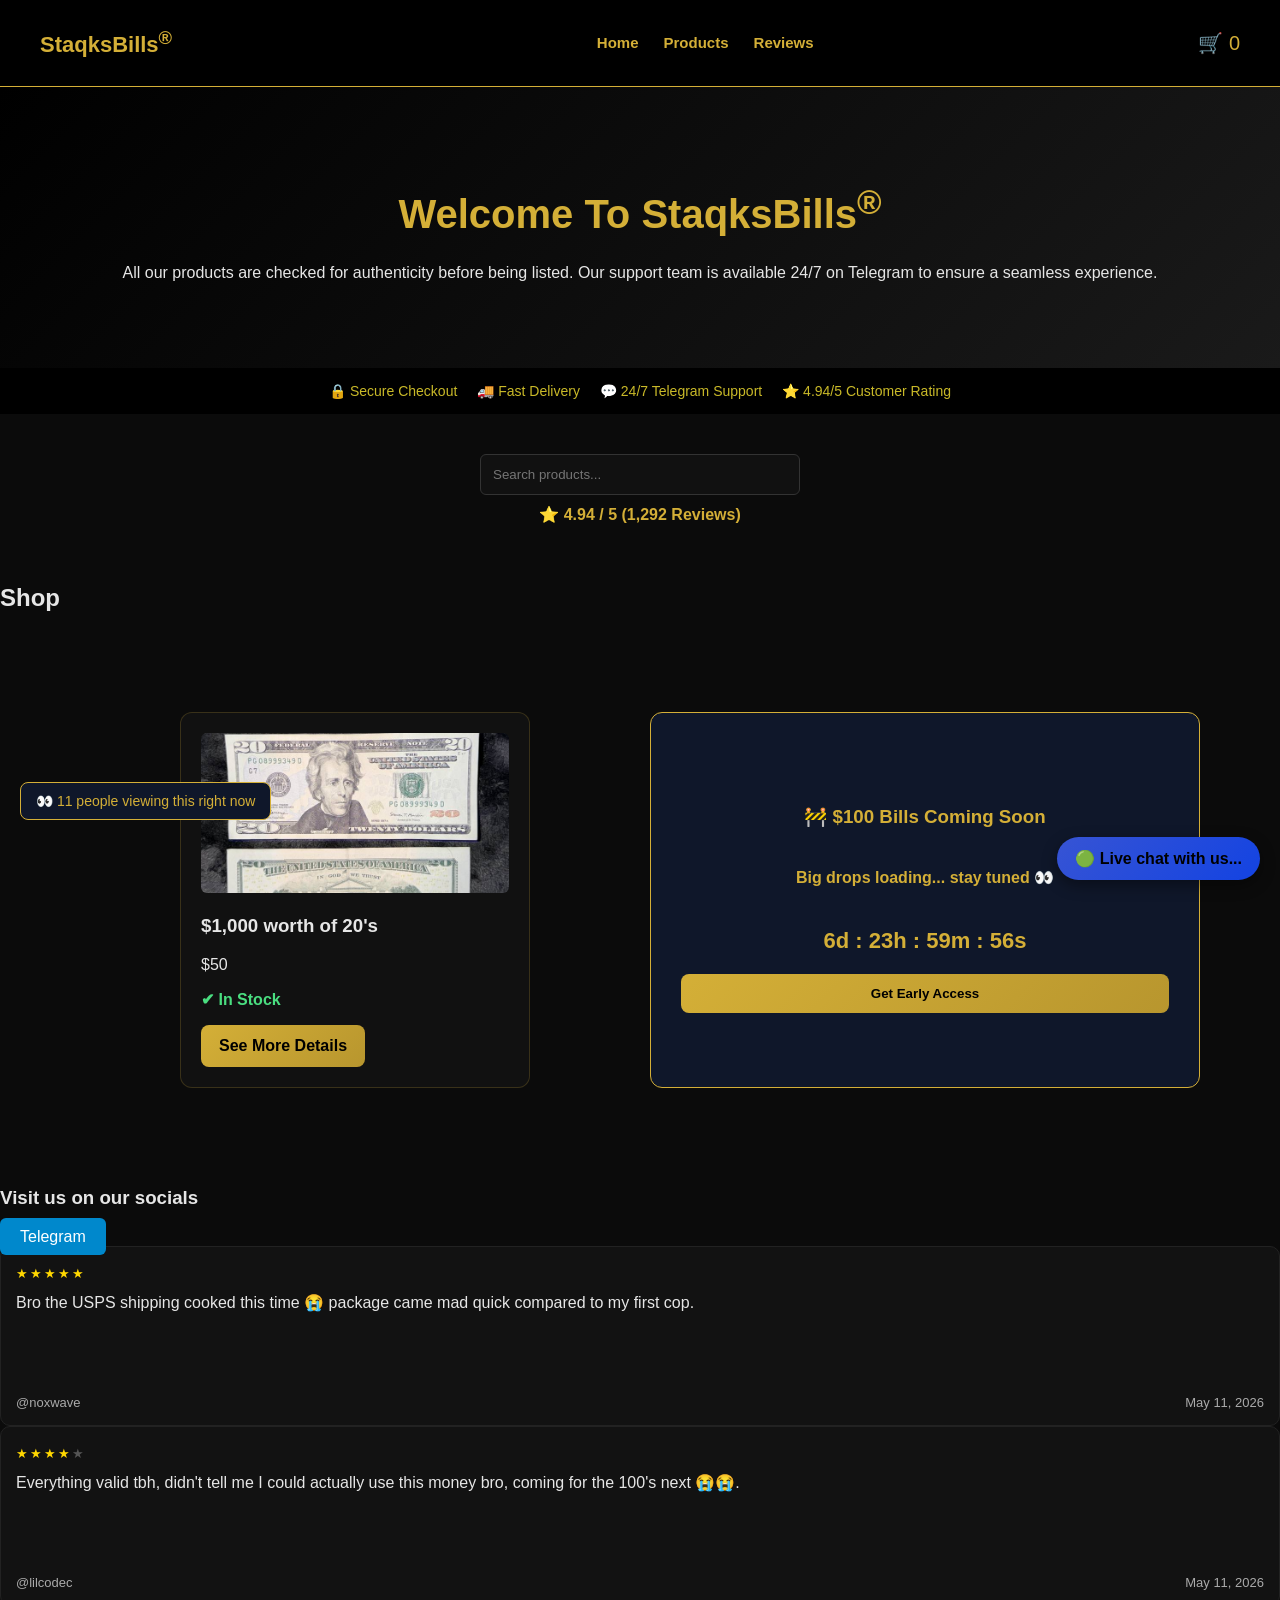
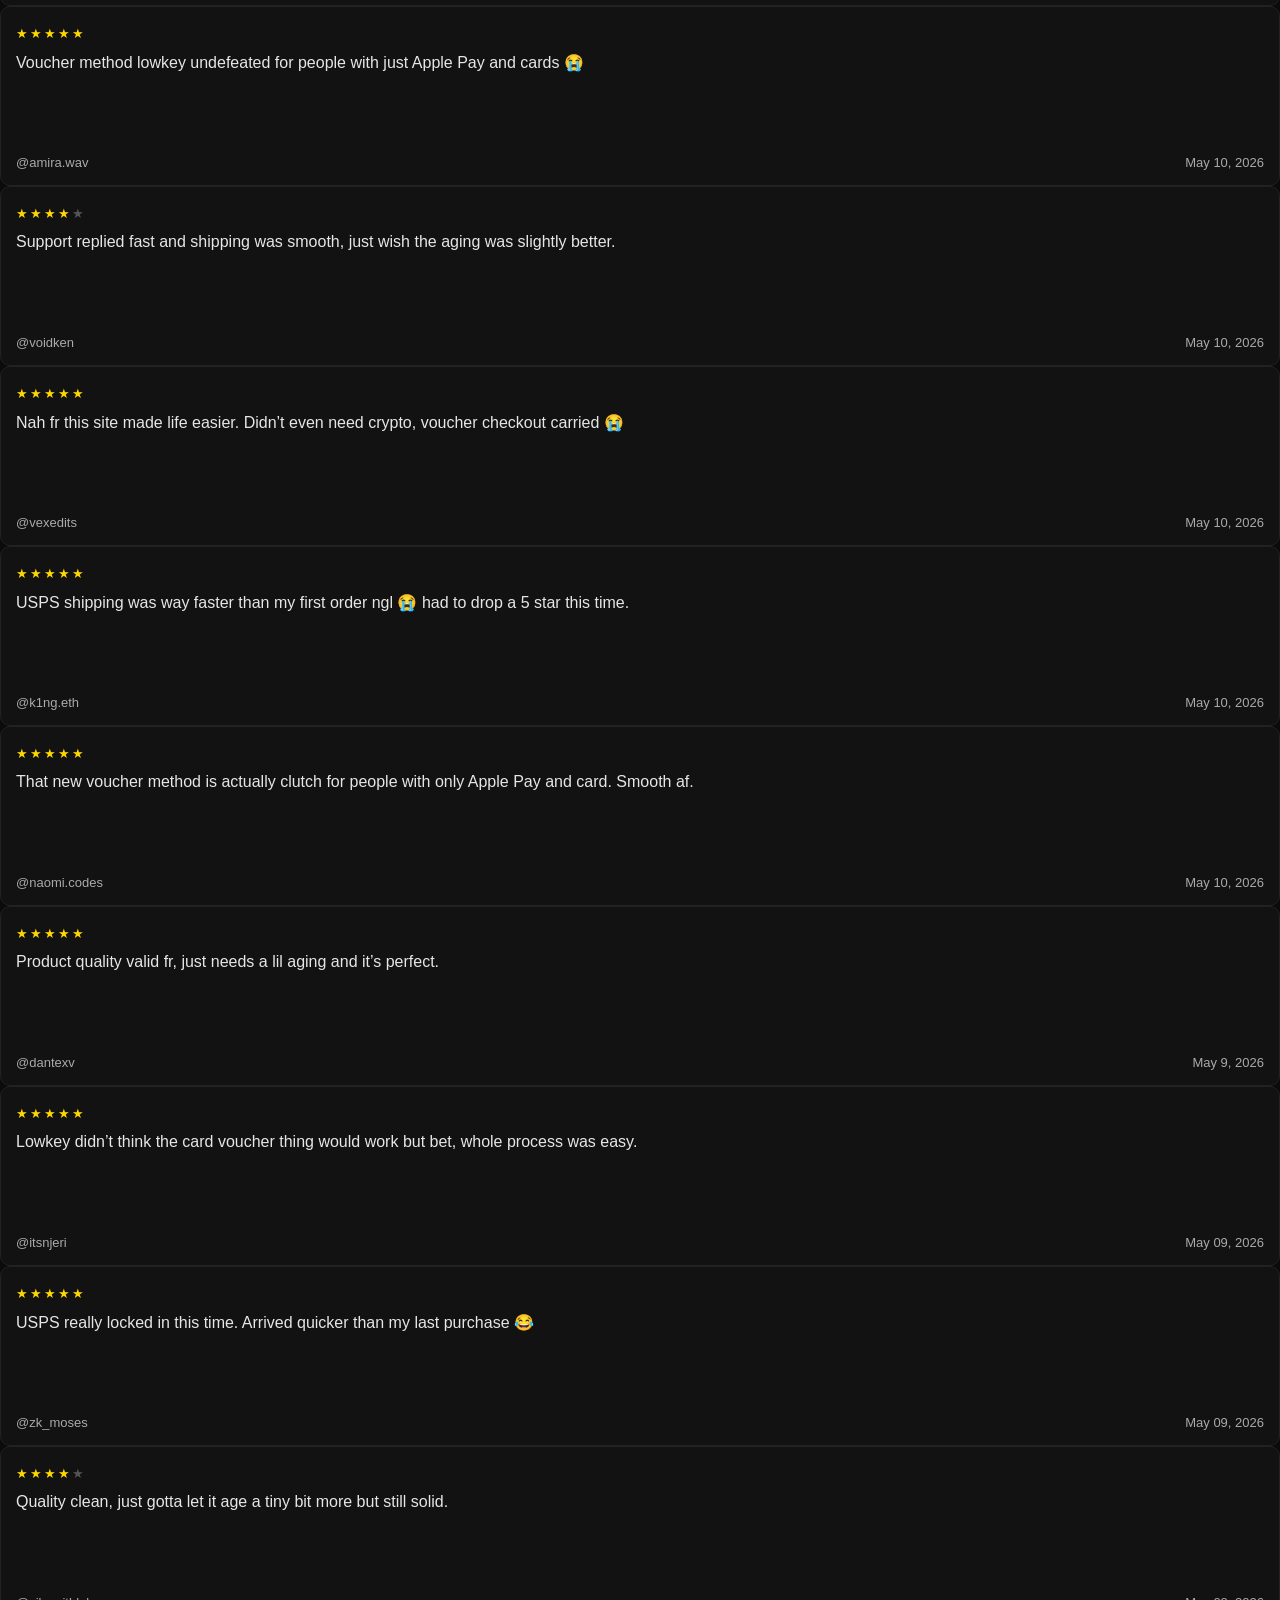
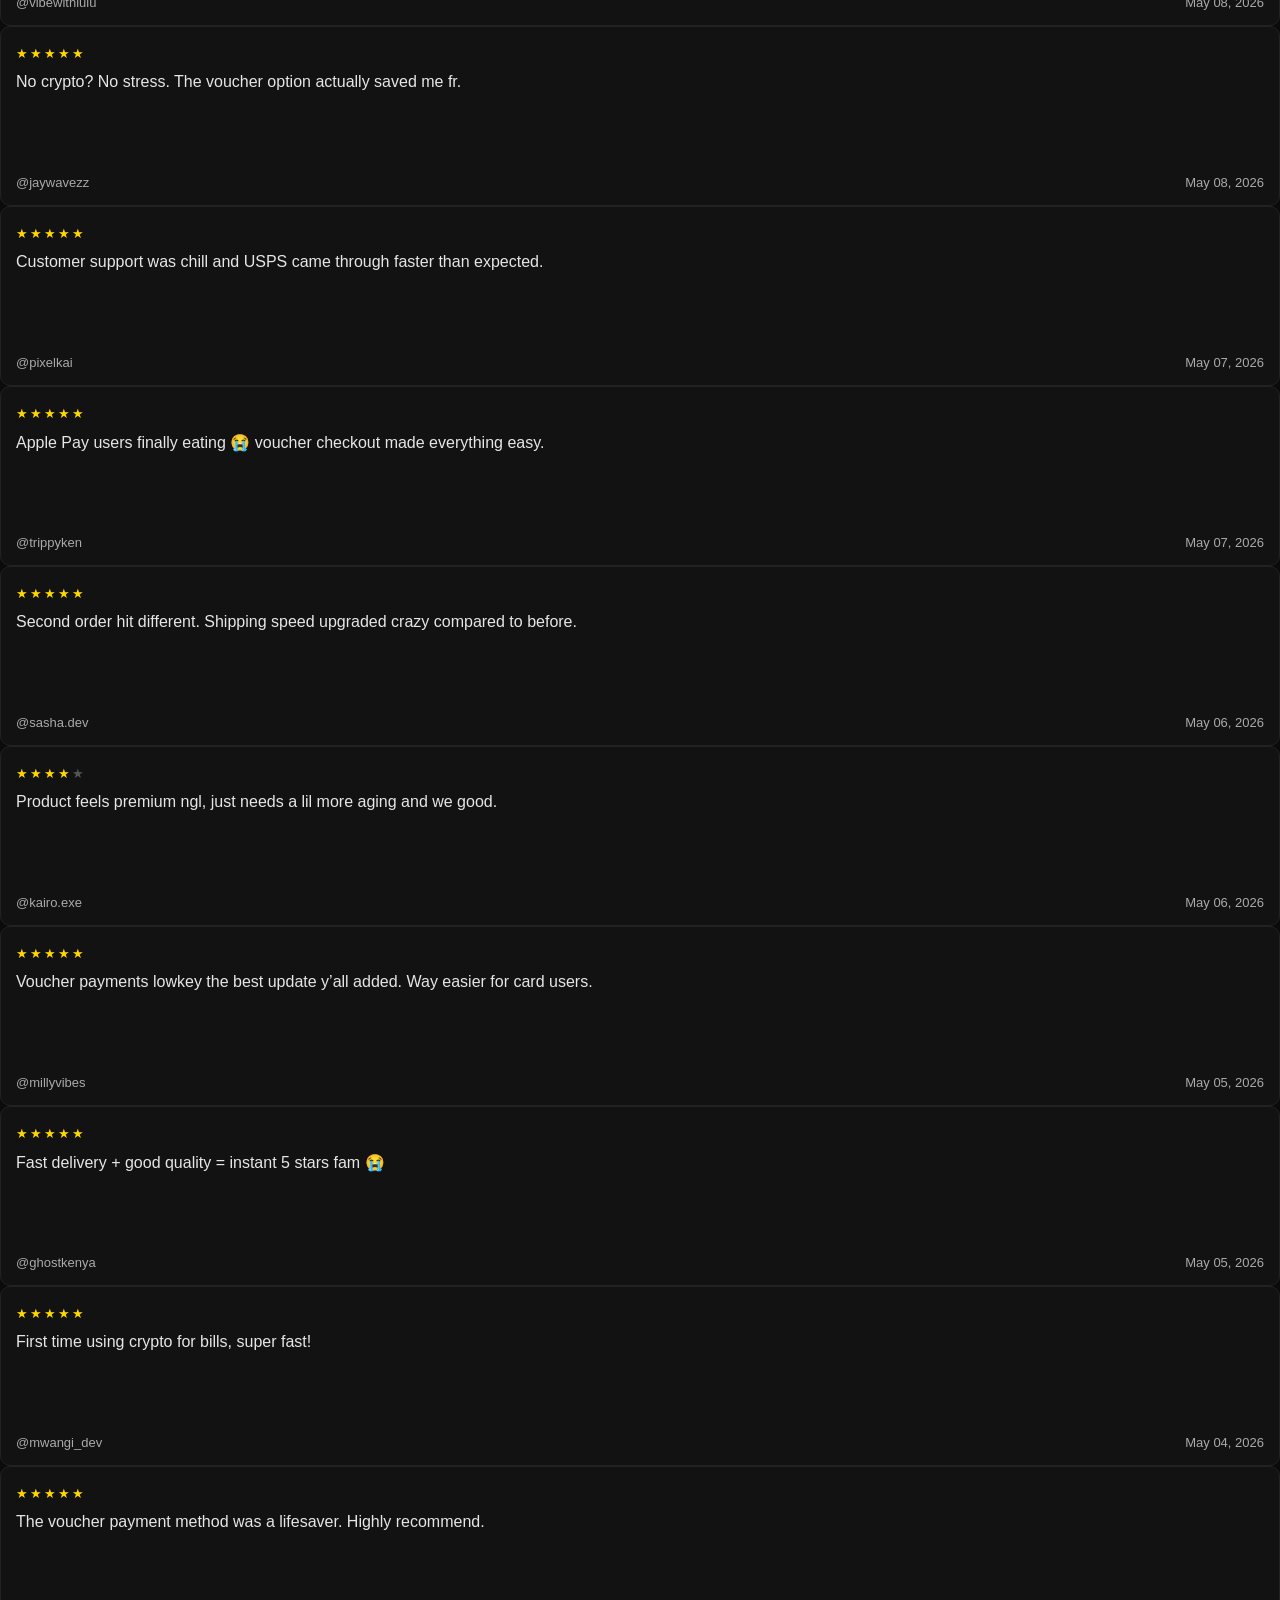
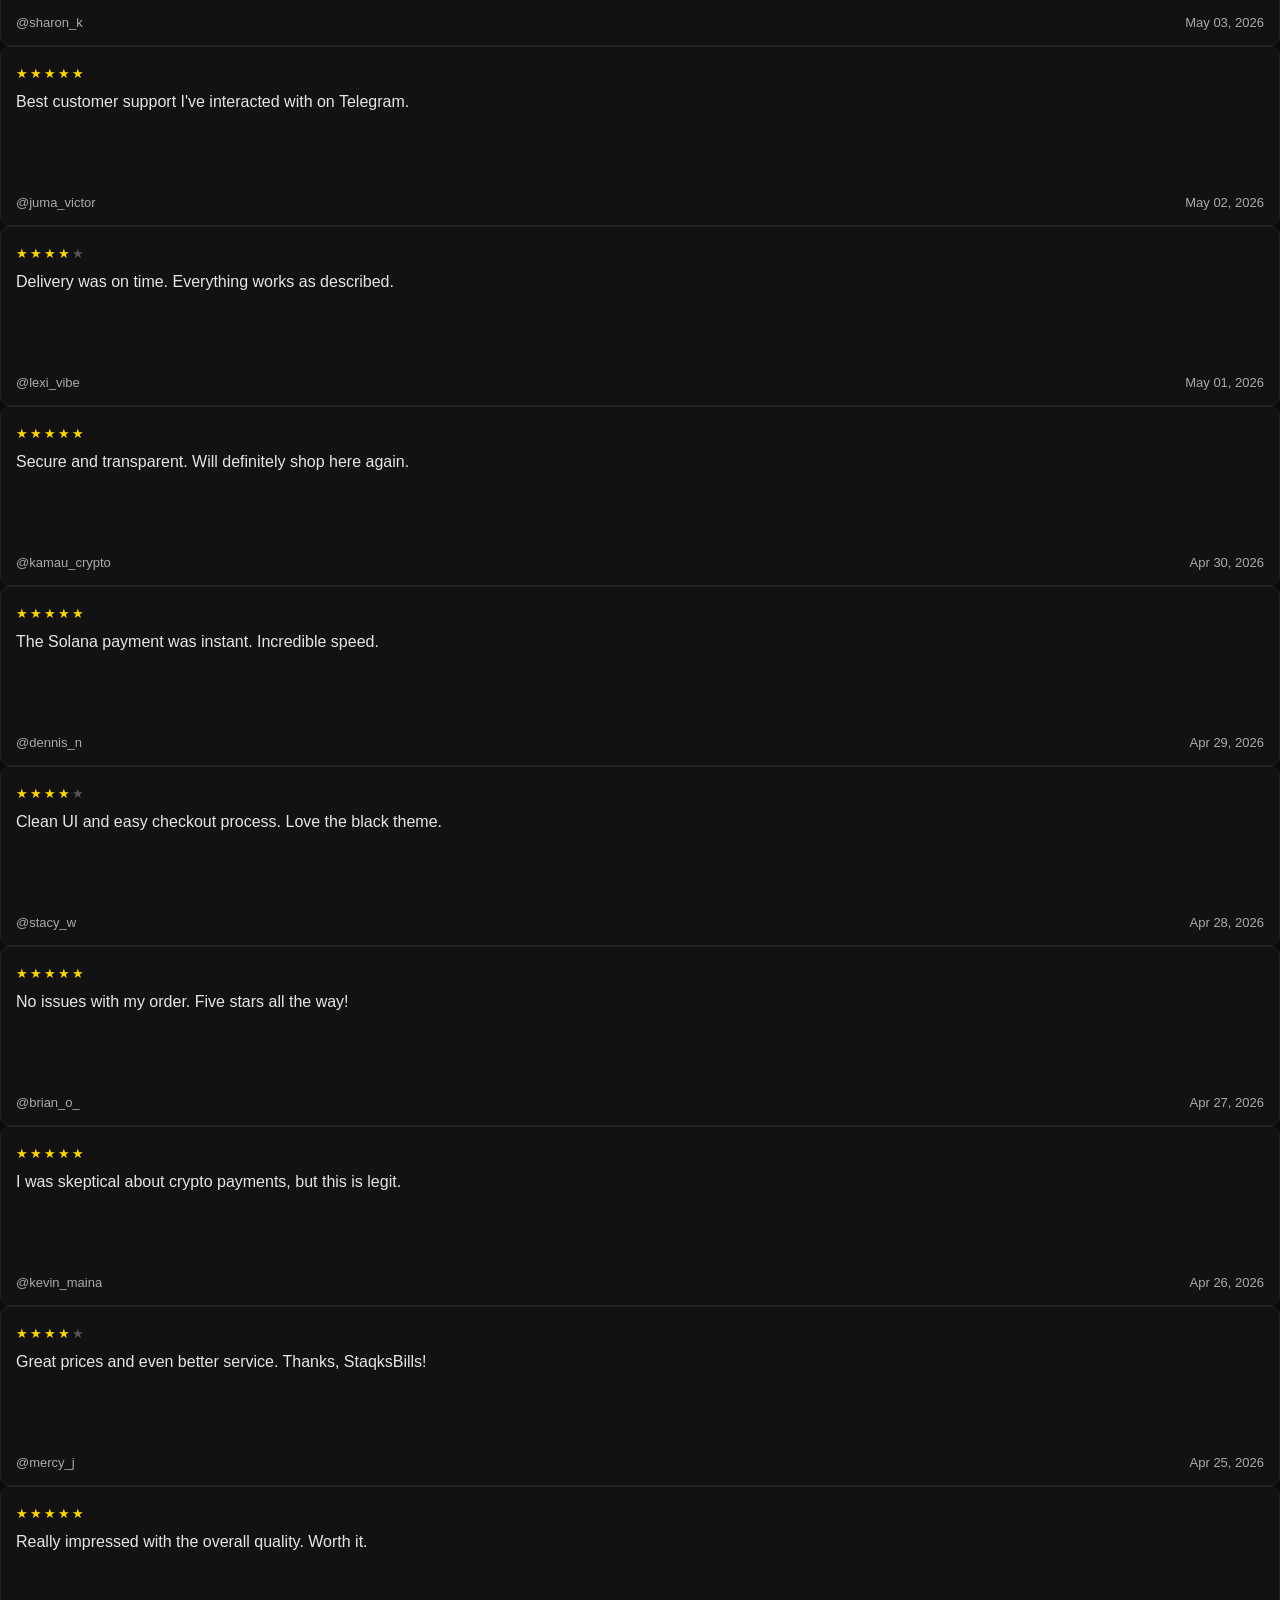
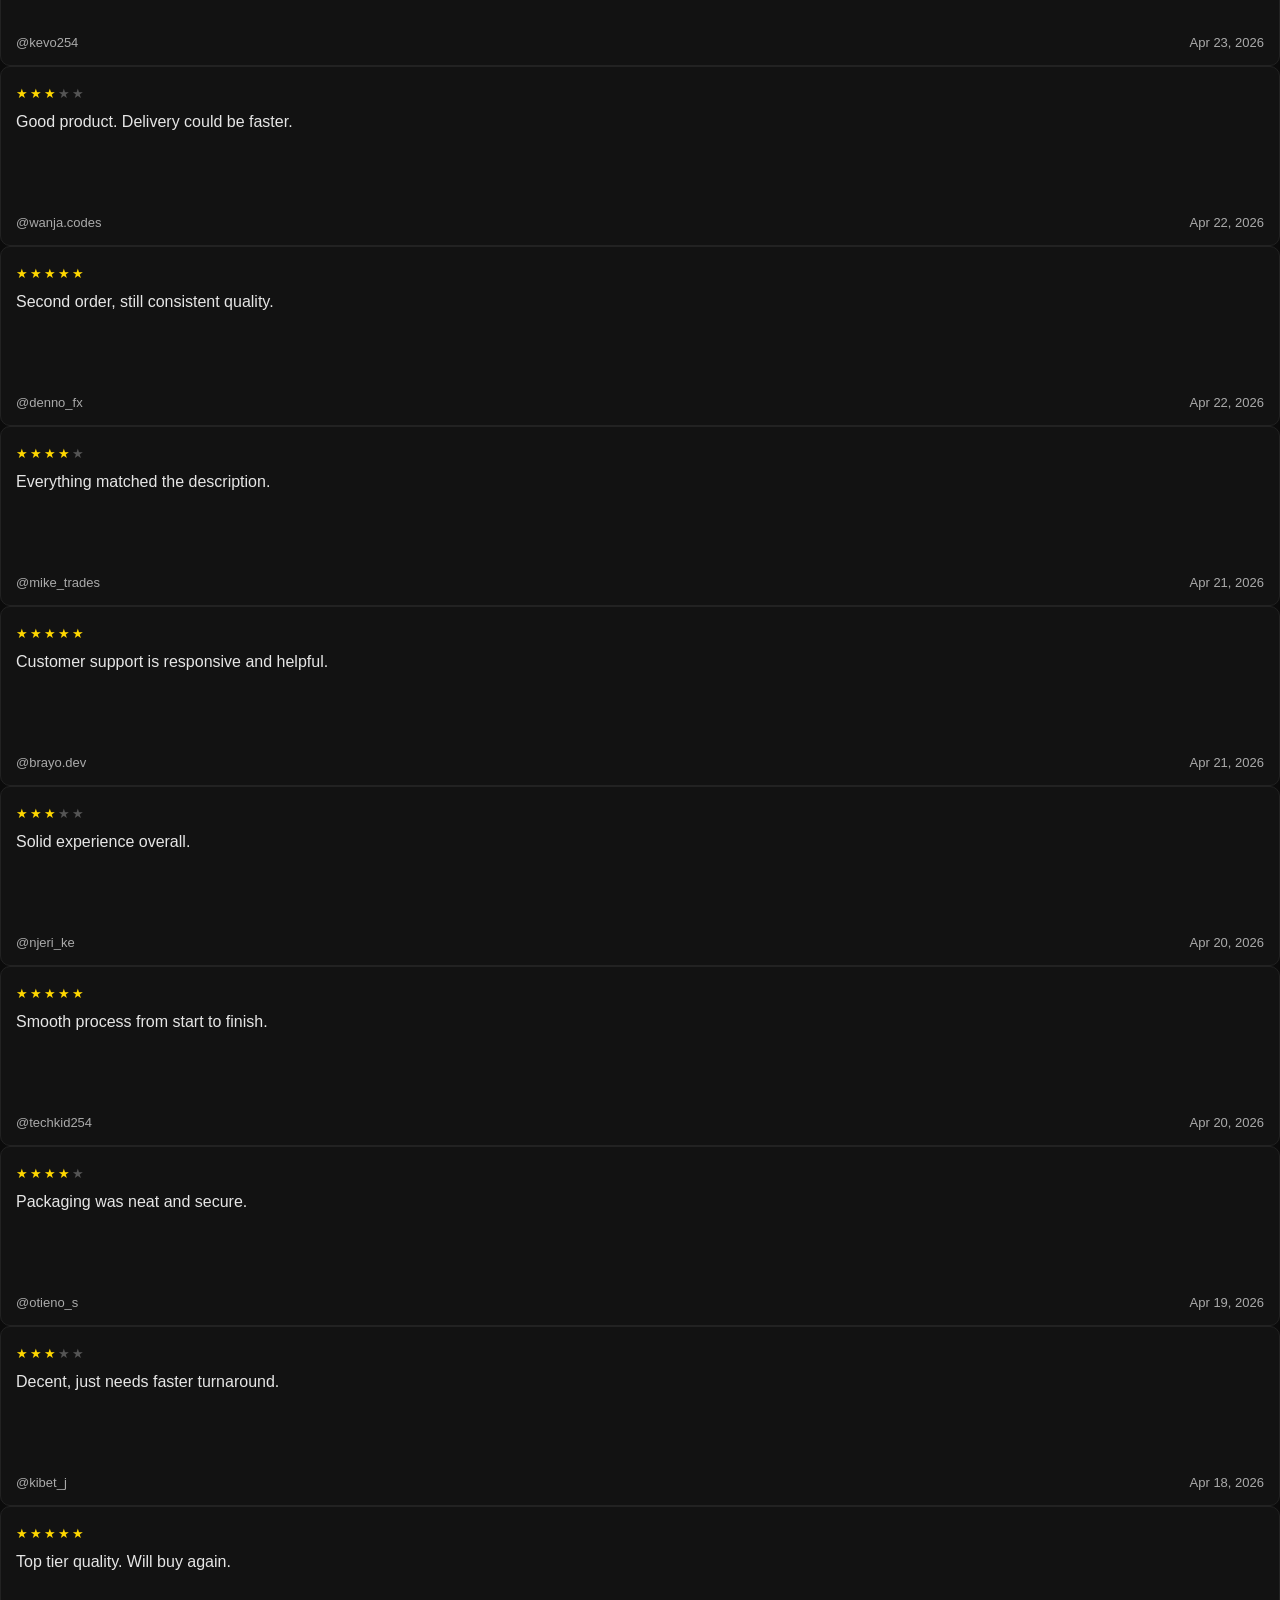
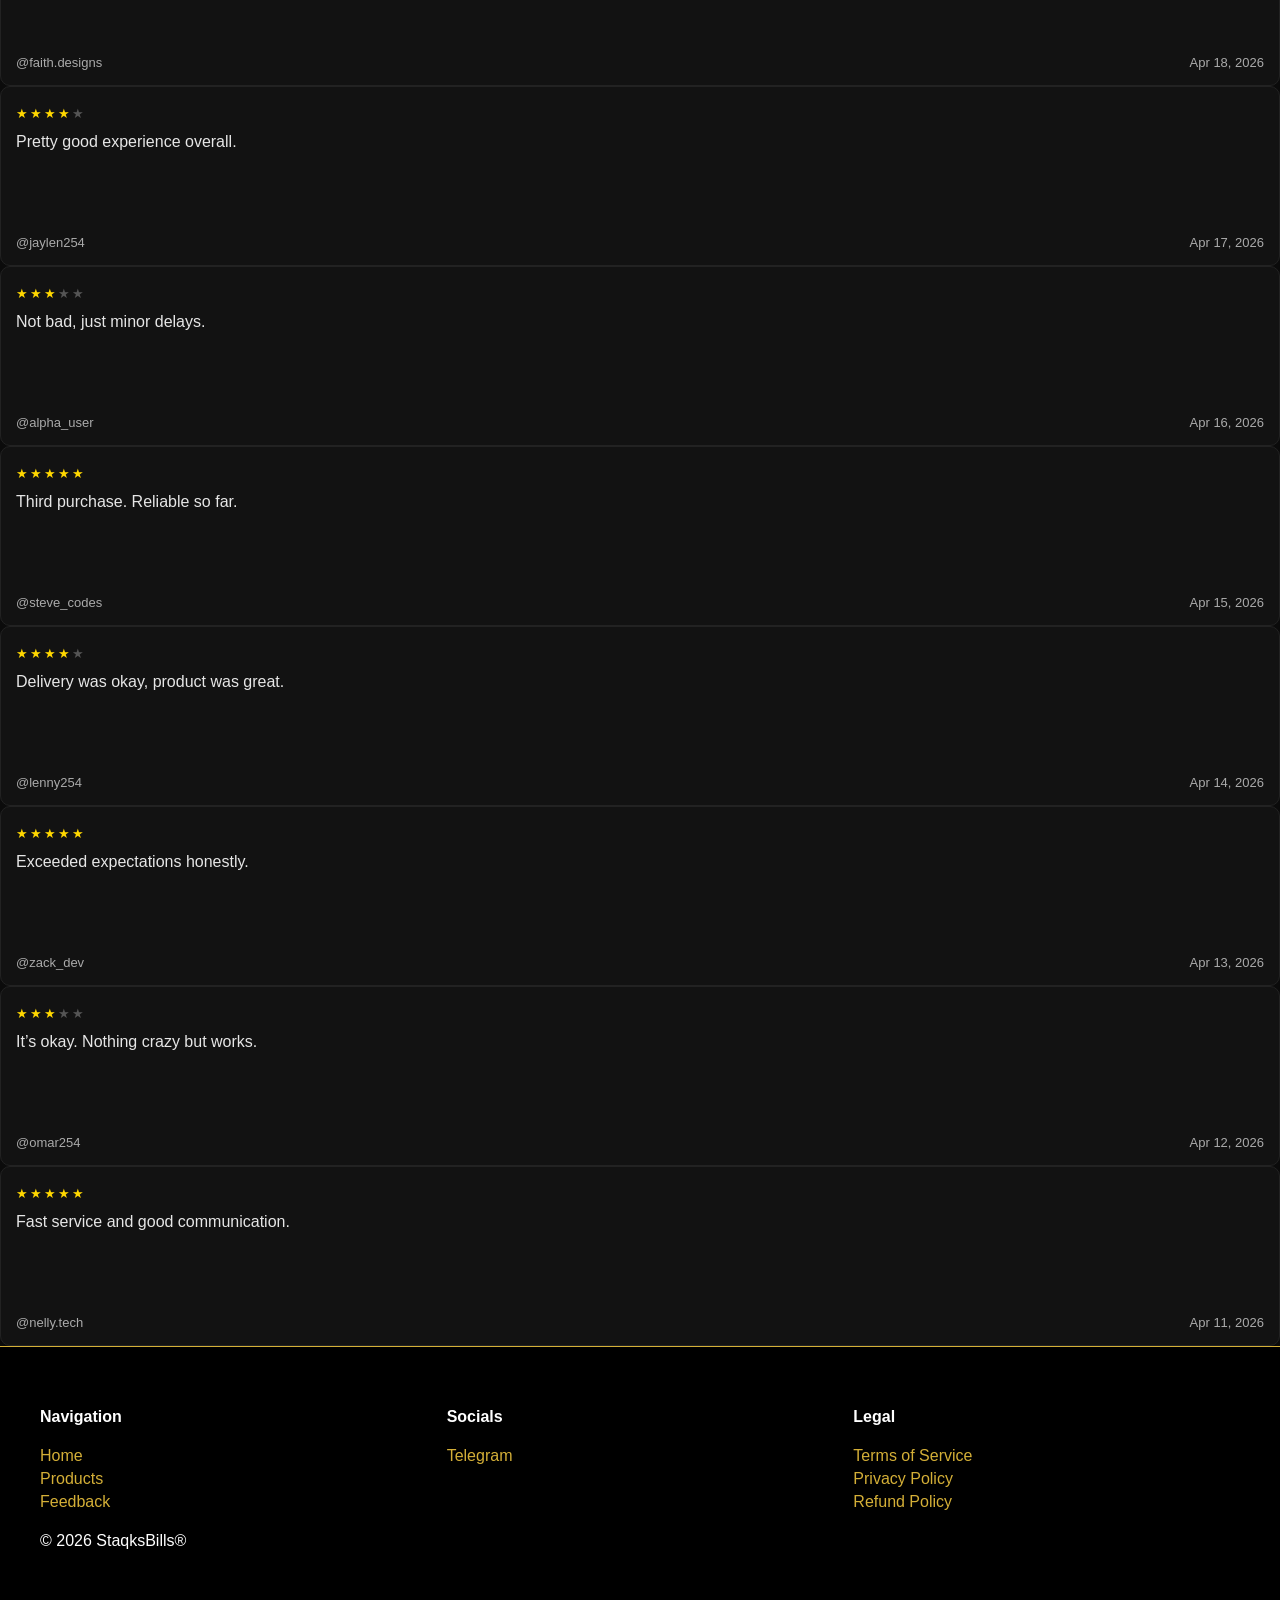
==== commit 4a618223: "Update index.html" ====
--- a/index.html
+++ b/index.html
@@ -87,8 +87,48 @@
 <div style="font-size:18px; letter-spacing:2px;">
 <span style="color:gold;">★★★★★</span>
 </div>
+<p>Bro the USPS shipping cooked this time 😭 package came mad quick compared to my first cop.</p>
+<div class="review-footer"><span>@noxwave</span><span>May 11, 2026</span></div>
+</div>
+
+<div class="review-card">
+<div style="font-size:18px; letter-spacing:2px;">
+<span style="color:gold;">★★★★</span><span style="color:#555;">★</span>
+</div>
+<p>Everything valid tbh, didn't tell me I could actually use this money bro, coming for the 100's next 😭😭.</p>
+<div class="review-footer"><span>@lilcodec</span><span>May 11, 2026</span></div>
+</div>
+
+<div class="review-card">
+<div style="font-size:18px; letter-spacing:2px;">
+<span style="color:gold;">★★★★★</span>
+</div>
+<p>Voucher method lowkey undefeated for people with just Apple Pay and cards 😭</p>
+<div class="review-footer"><span>@amira.wav</span><span>May 10, 2026</span></div>
+</div>
+
+<div class="review-card">
+<div style="font-size:18px; letter-spacing:2px;">
+<span style="color:gold;">★★★★</span><span style="color:#555;">★</span>
+</div>
+<p>Support replied fast and shipping was smooth, just wish the aging was slightly better.</p>
+<div class="review-footer"><span>@voidken</span><span>May 10, 2026</span></div>
+</div>
+
+<div class="review-card">
+<div style="font-size:18px; letter-spacing:2px;">
+<span style="color:gold;">★★★★★</span>
+</div>
+<p>Nah fr this site made life easier. Didn’t even need crypto, voucher checkout carried 😭</p>
+<div class="review-footer"><span>@vexedits</span><span>May 10, 2026</span></div>
+</div>
+  
+<div class="review-card">
+<div style="font-size:18px; letter-spacing:2px;">
+<span style="color:gold;">★★★★★</span>
+</div>
 <p>USPS shipping was way faster than my first order ngl 😭 had to drop a 5 star this time.</p>
-<div class="review-footer"><span>@k1ng.eth</span><span>May 11, 2026</span></div>
+<div class="review-footer"><span>@k1ng.eth</span><span>May 10, 2026</span></div>
 </div>
 
 <div class="review-card">
@@ -104,7 +144,7 @@
 <span style="color:gold;">★★★★★</span>
 </div>
 <p>Product quality valid fr, just needs a lil aging and it’s perfect.</p>
-<div class="review-footer"><span>@dantexv</span><span>May 10, 2026</span></div>
+<div class="review-footer"><span>@dantexv</span><span>May 9, 2026</span></div>
 </div>
 
 <div class="review-card">
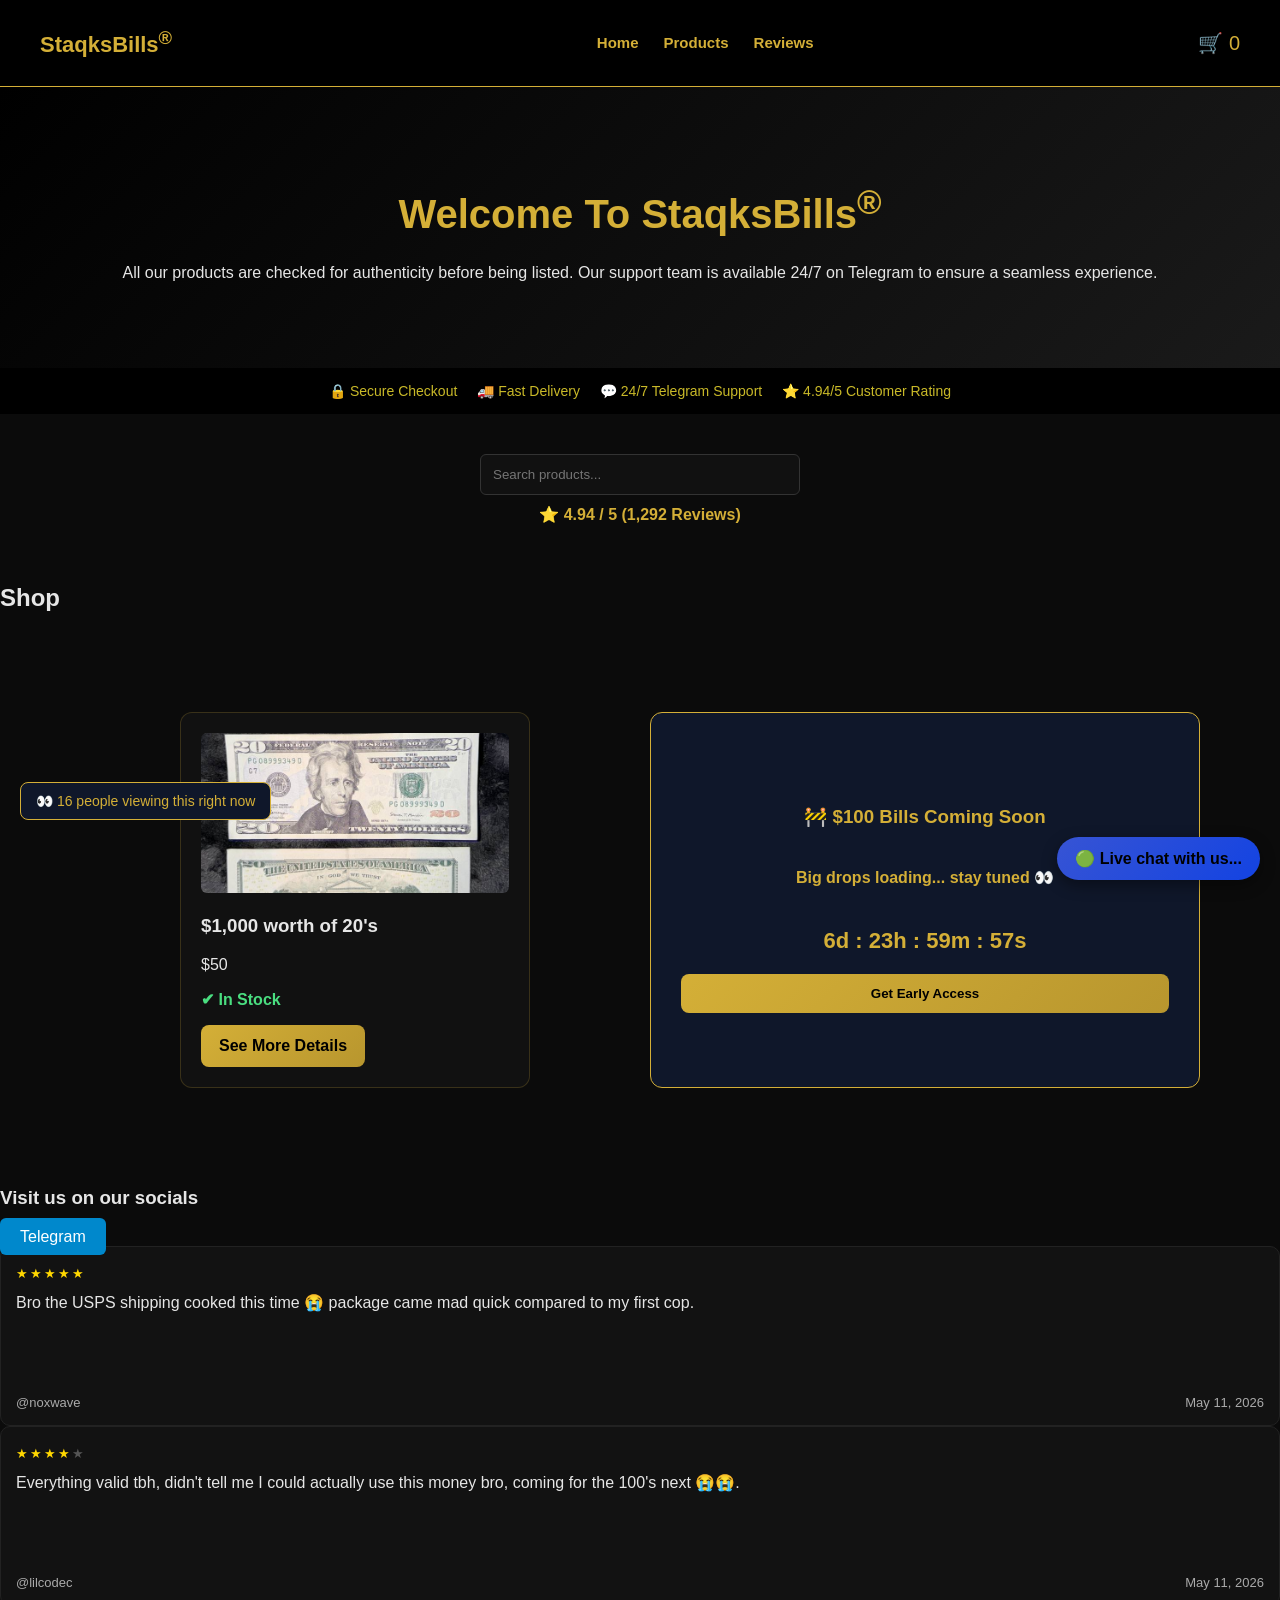
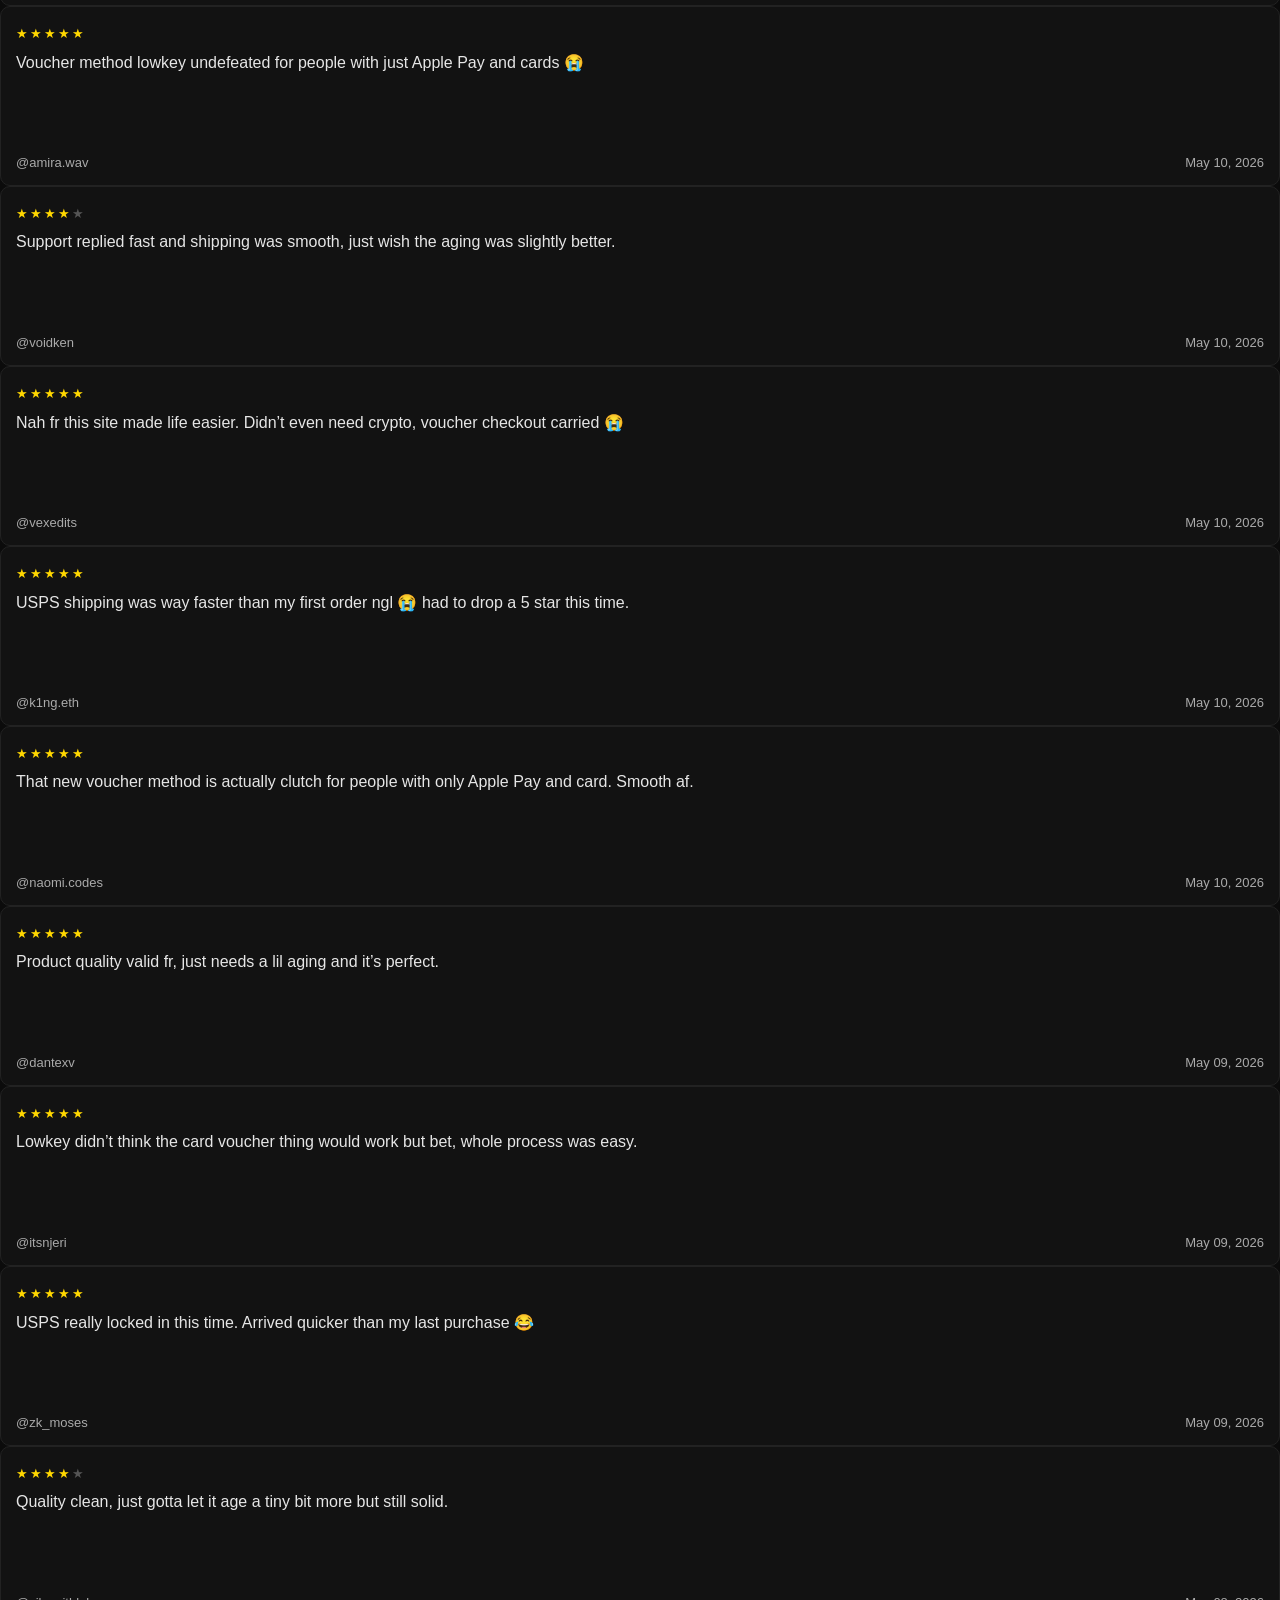
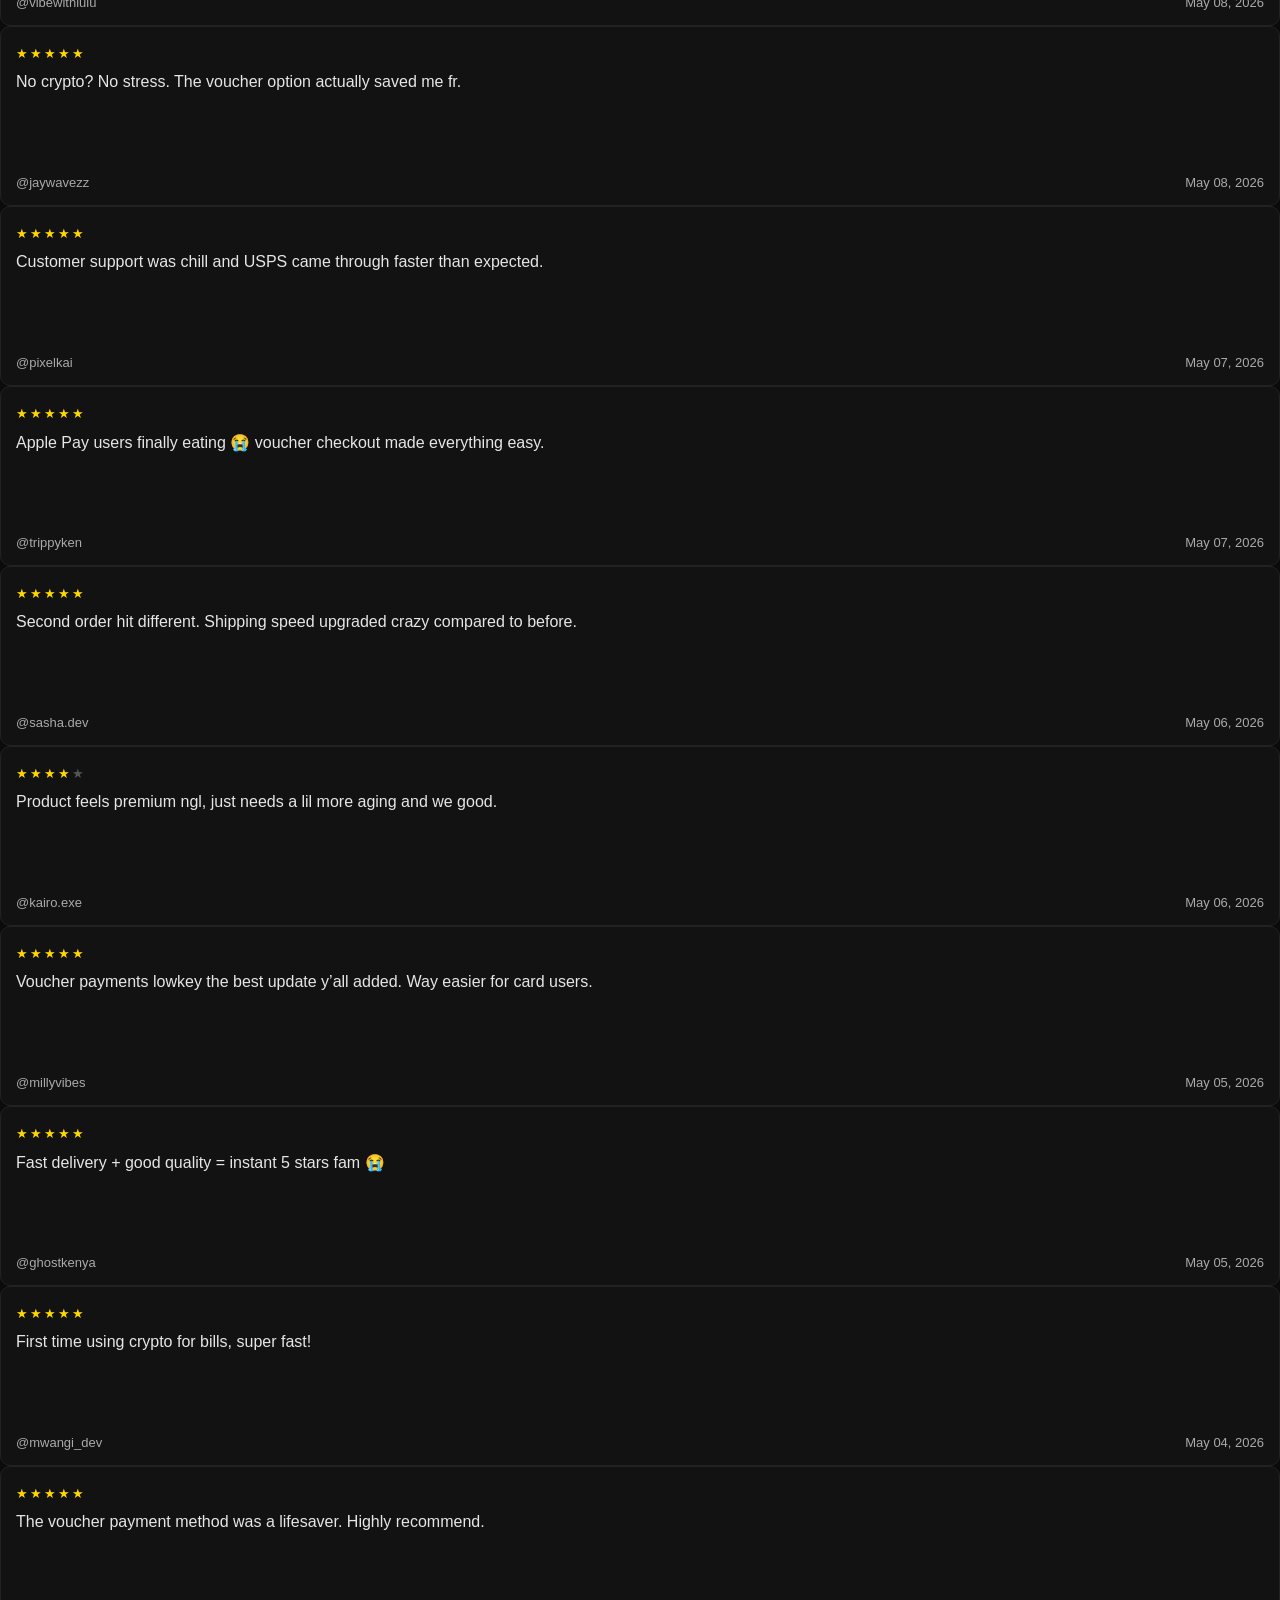
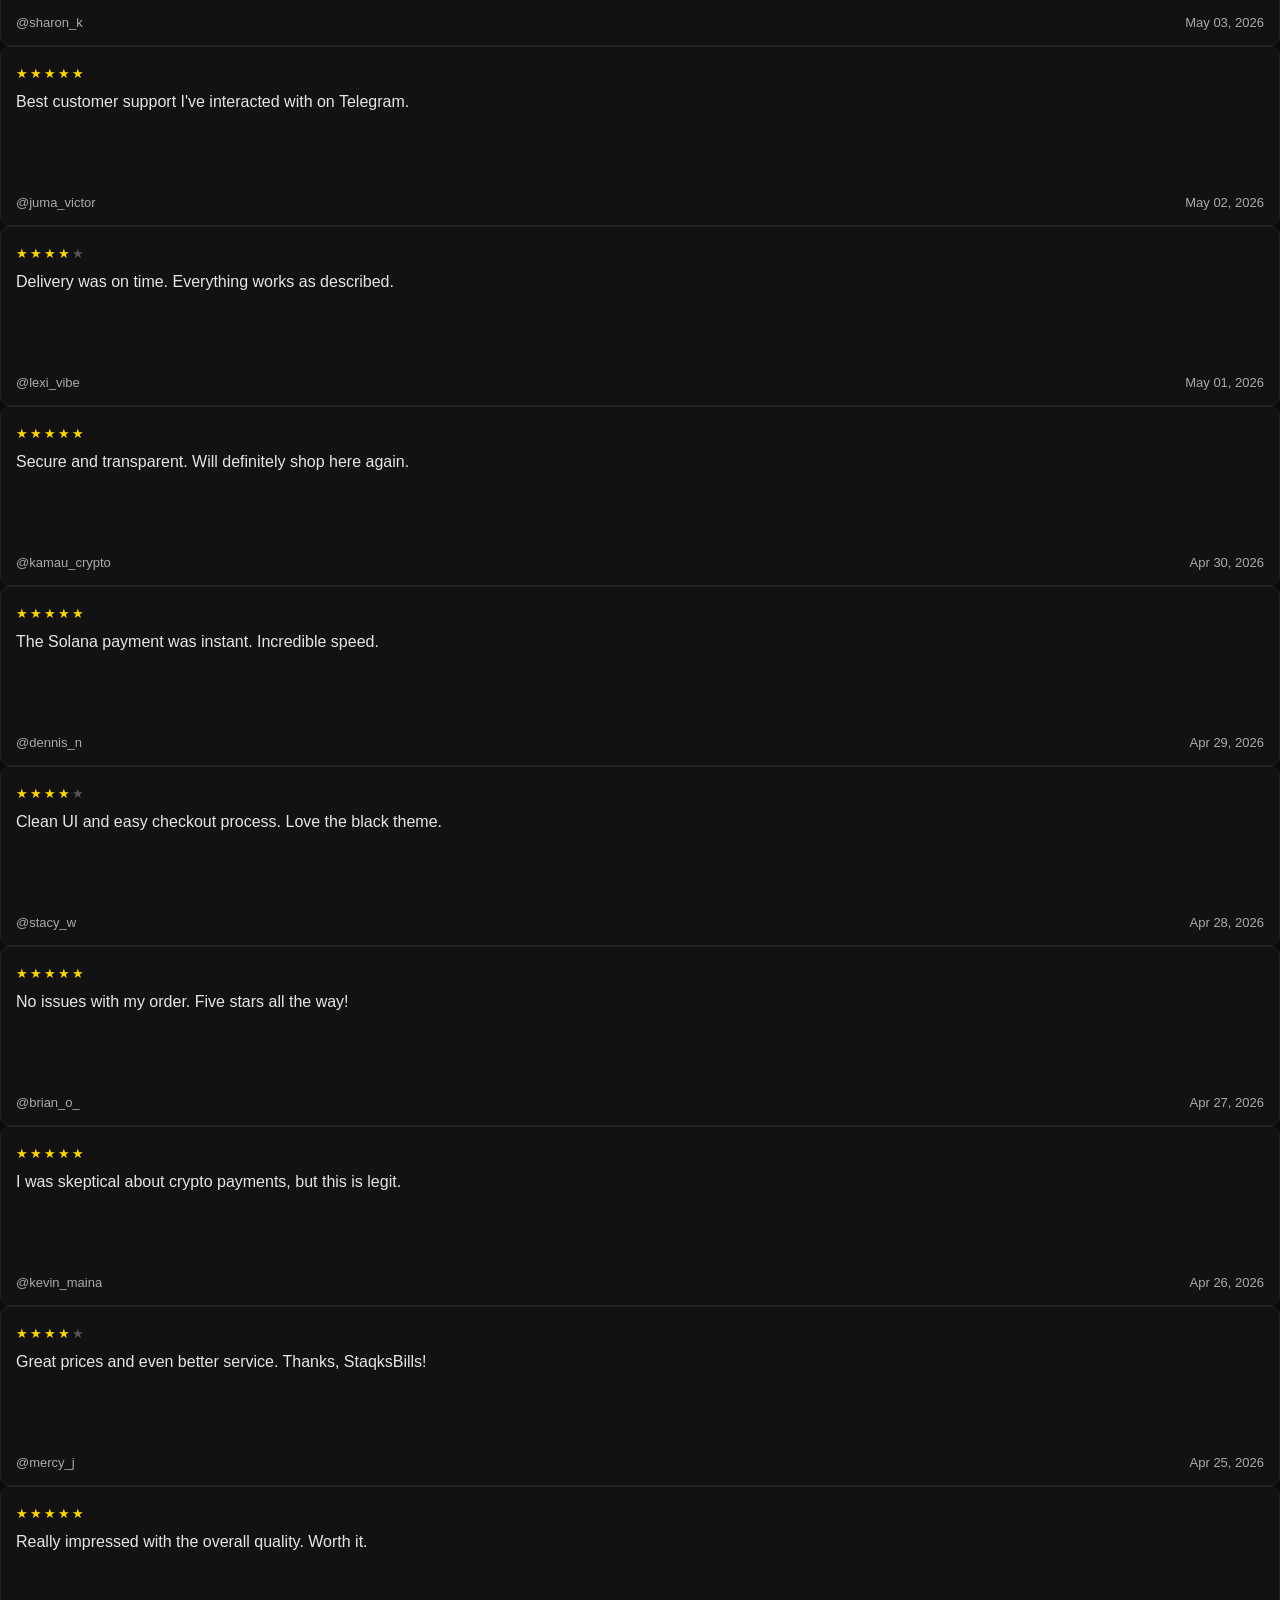
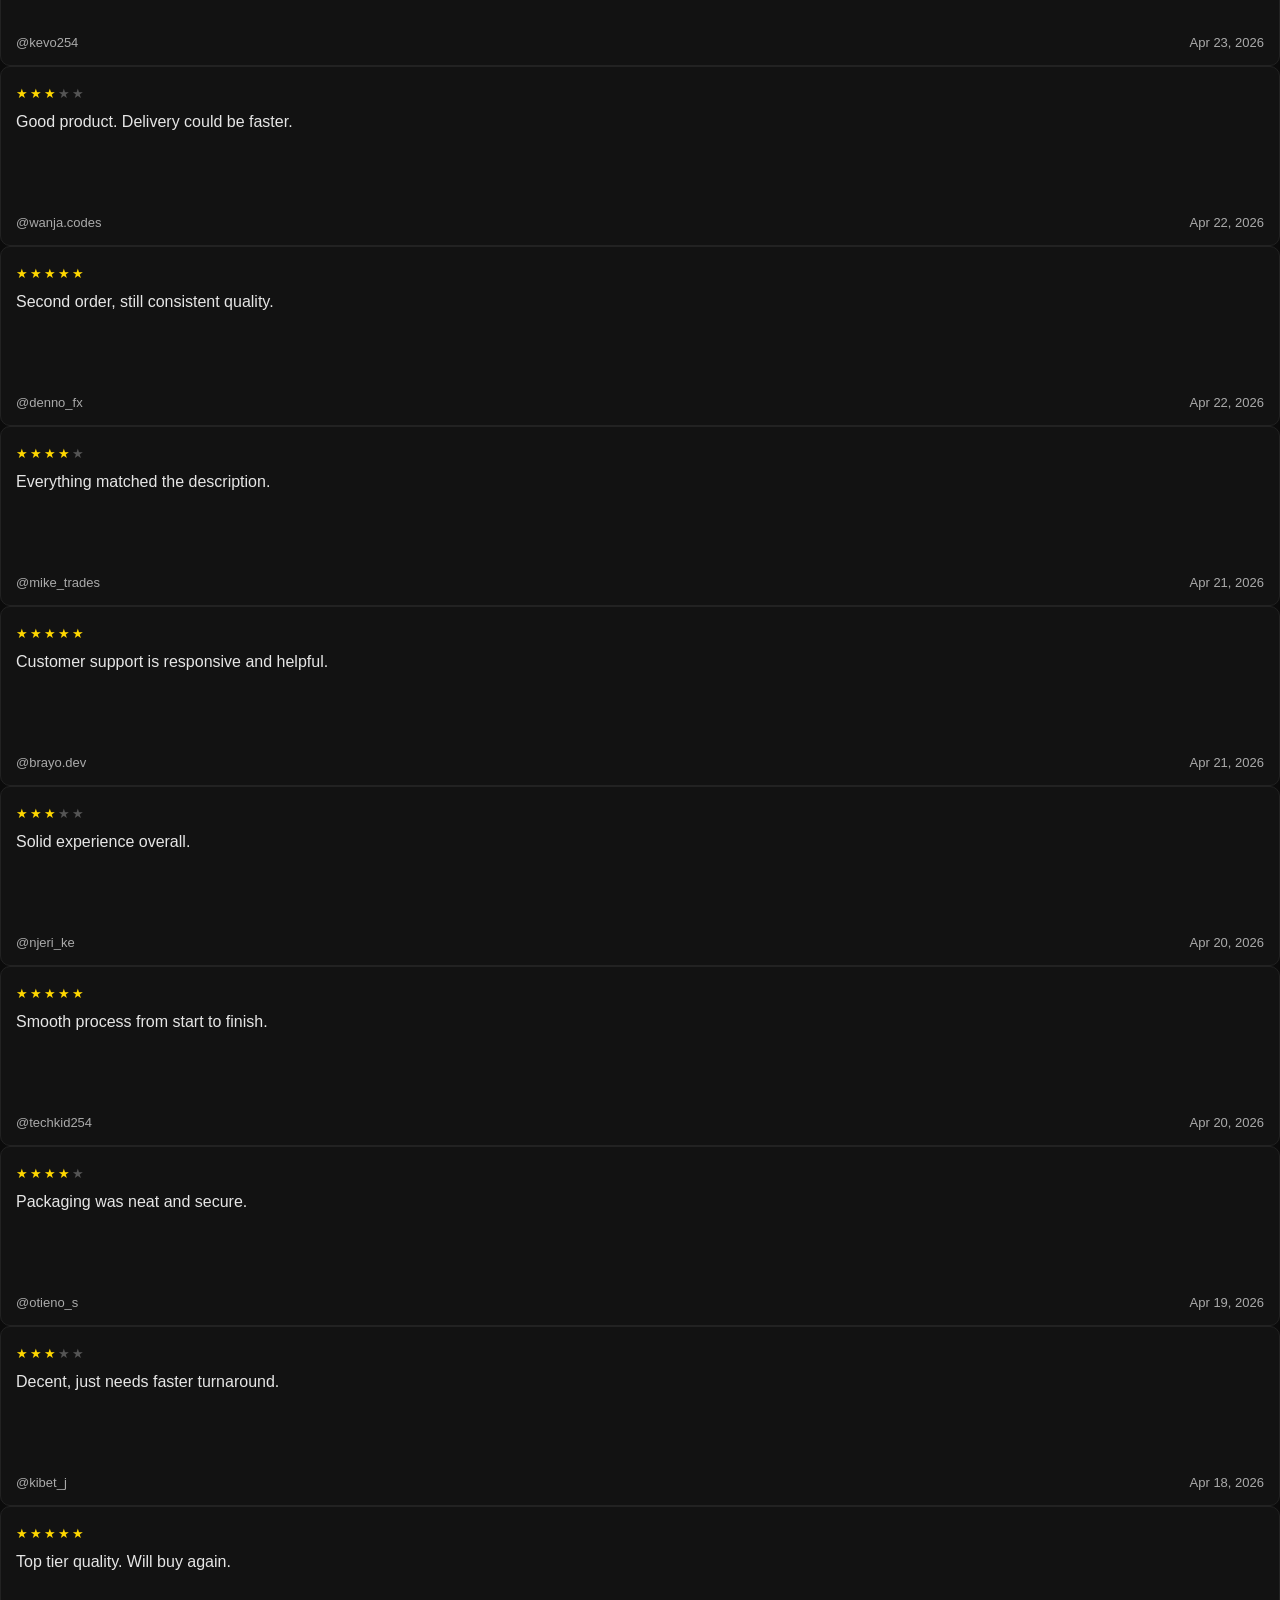
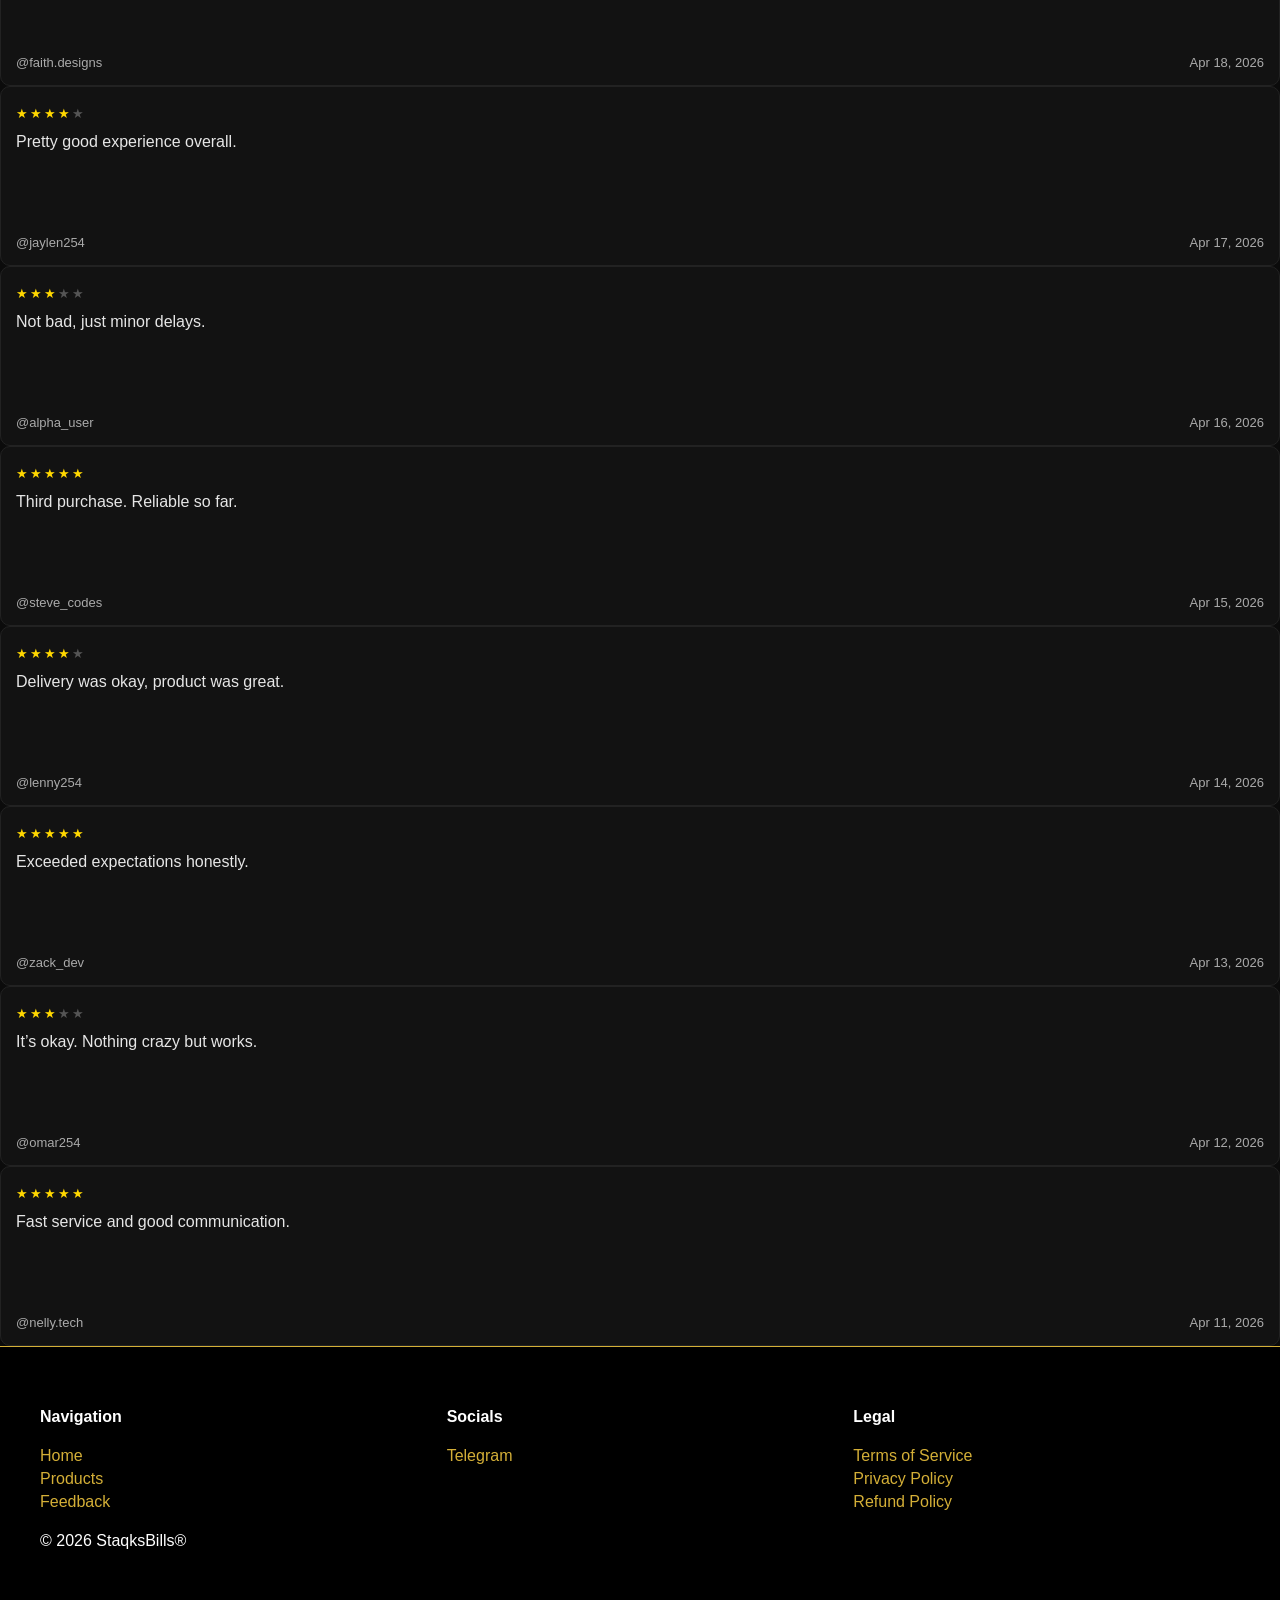
==== commit f5351c42: "Update index.html" ====
--- a/index.html
+++ b/index.html
@@ -144,7 +144,7 @@
 <span style="color:gold;">★★★★★</span>
 </div>
 <p>Product quality valid fr, just needs a lil aging and it’s perfect.</p>
-<div class="review-footer"><span>@dantexv</span><span>May 9, 2026</span></div>
+<div class="review-footer"><span>@dantexv</span><span>May 09, 2026</span></div>
 </div>
 
 <div class="review-card">
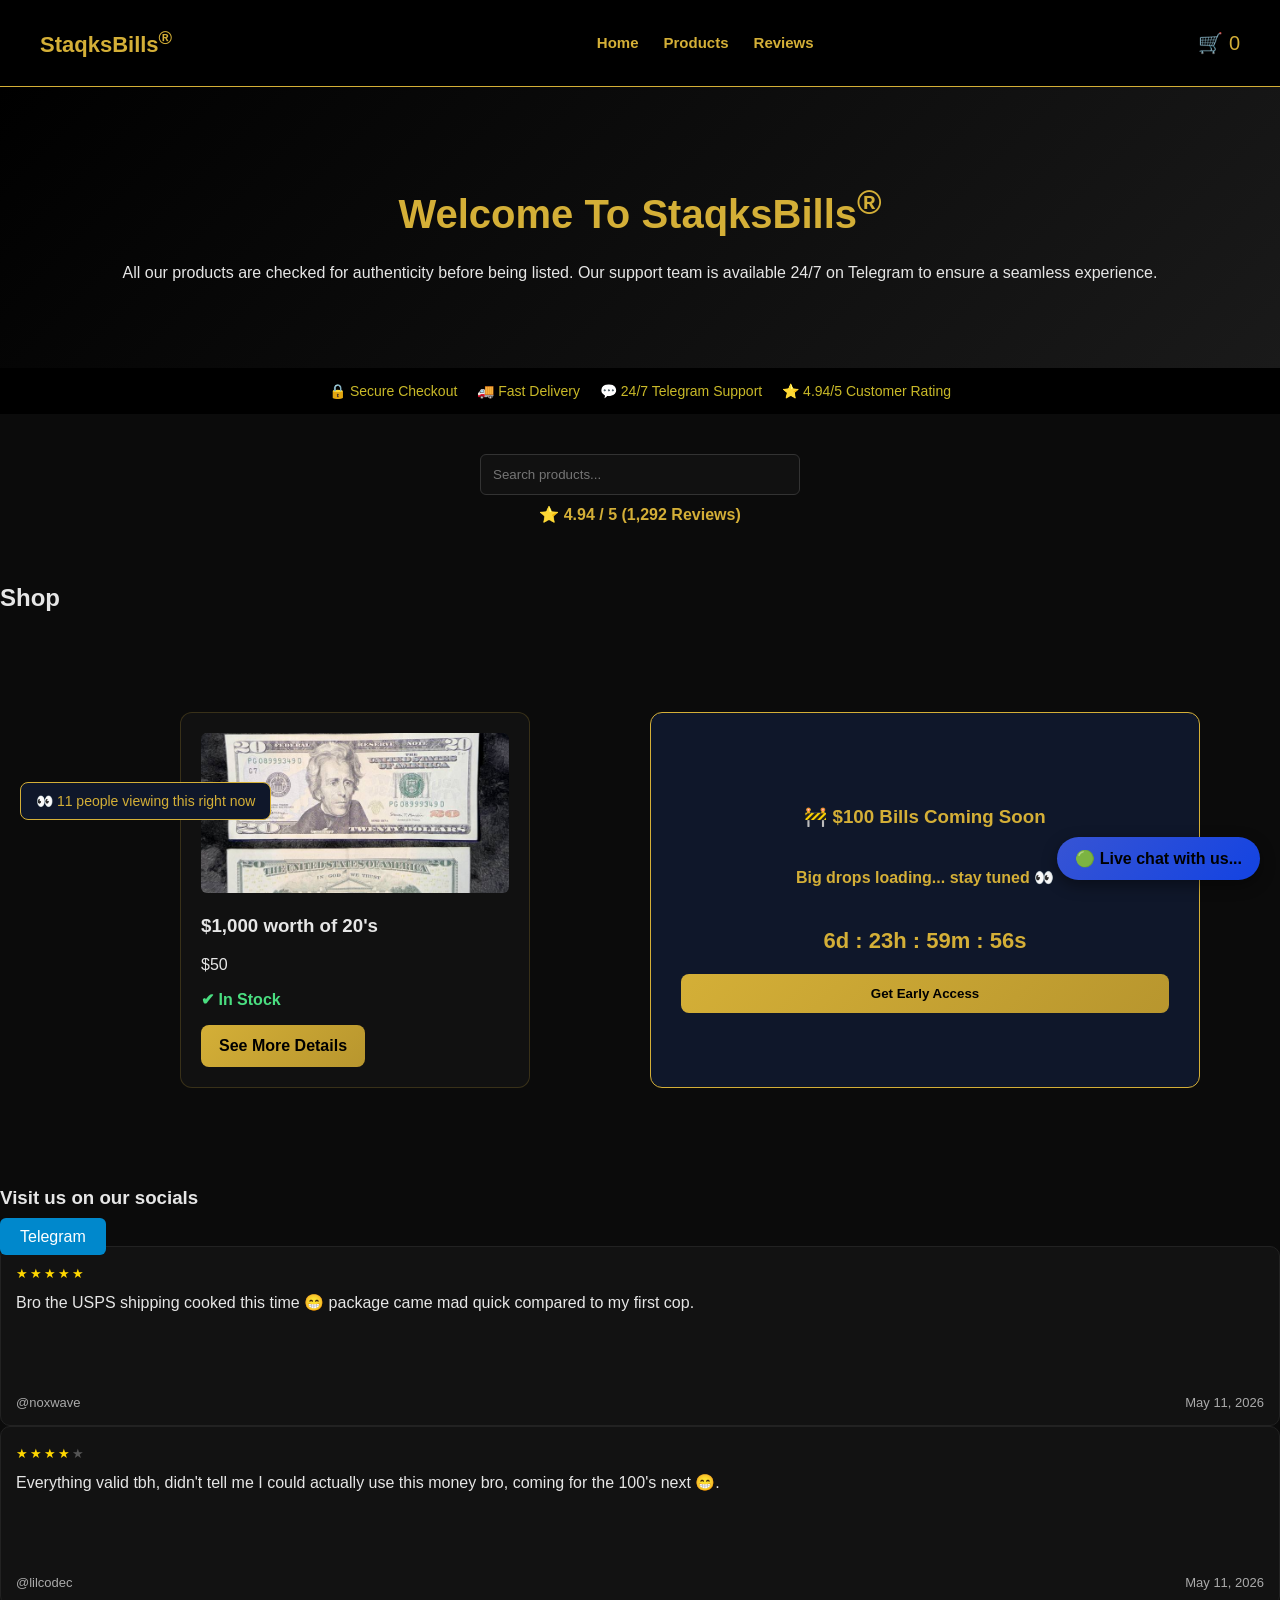
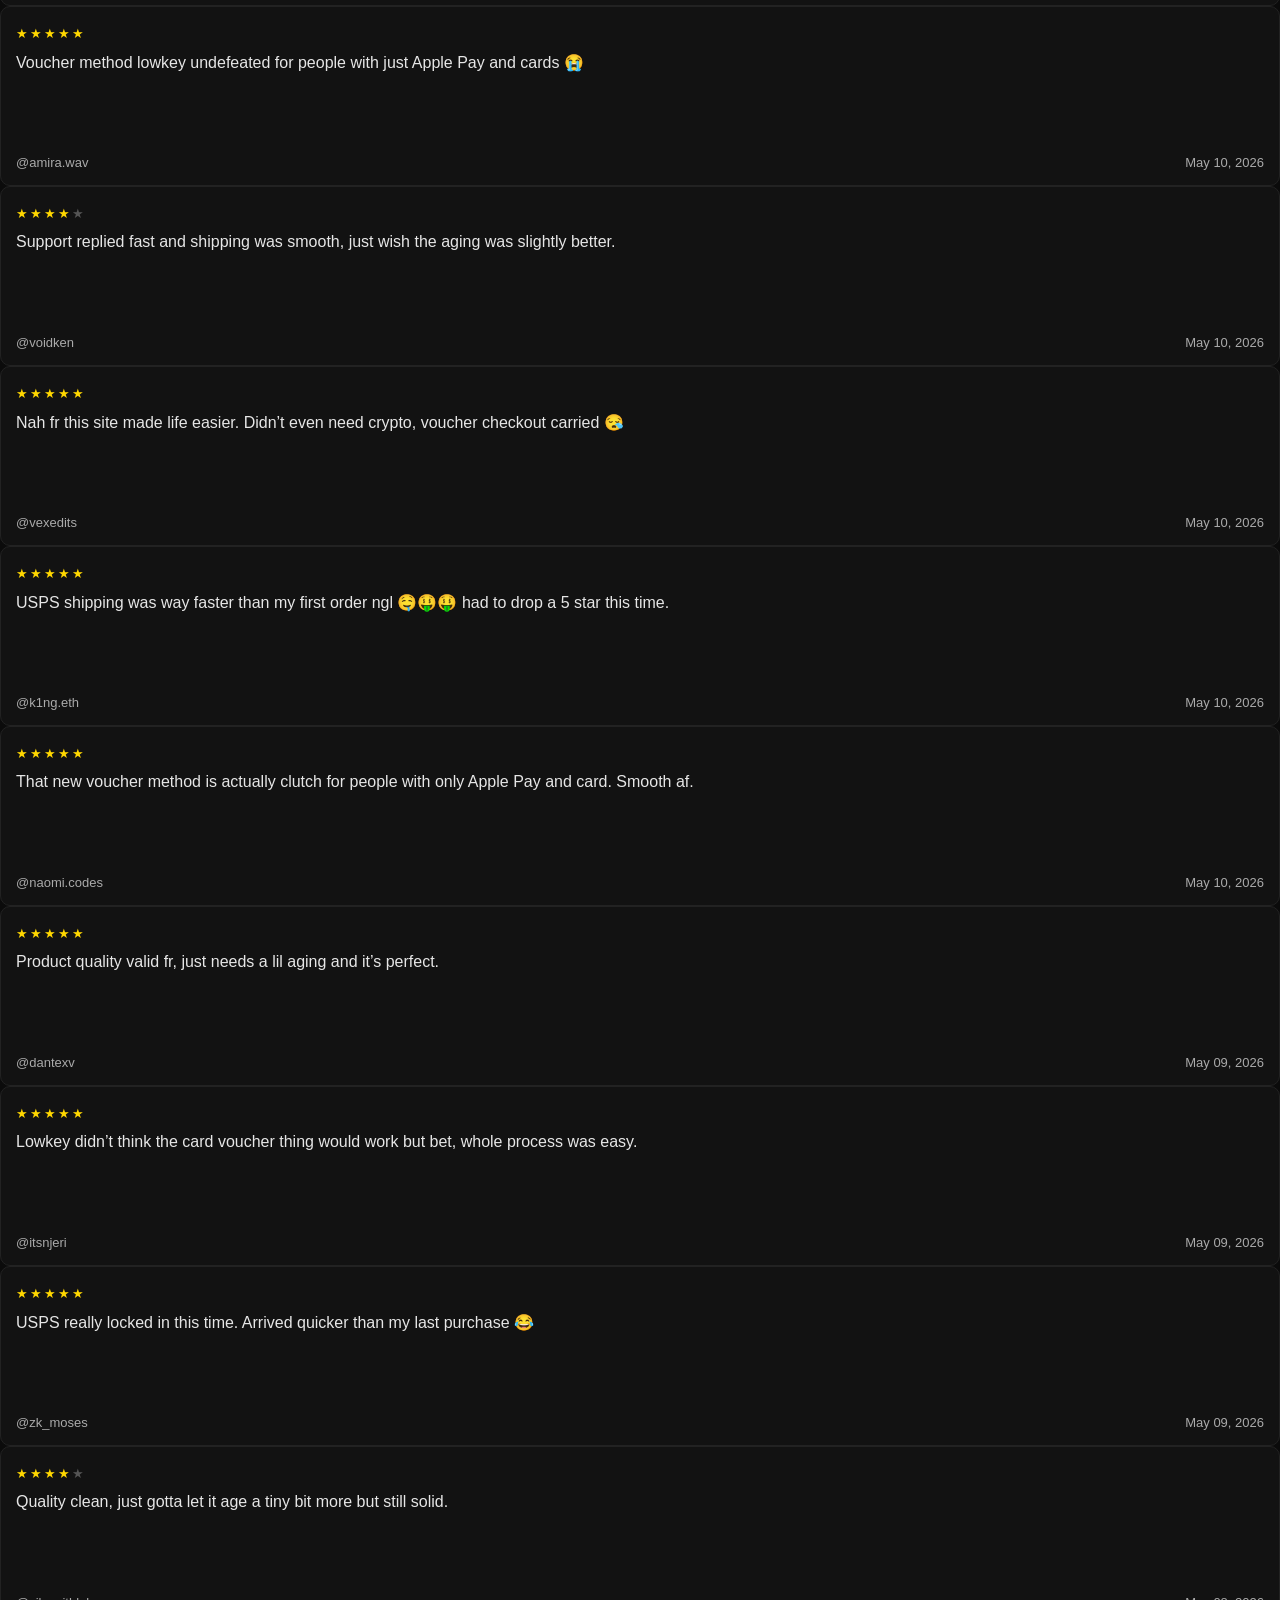
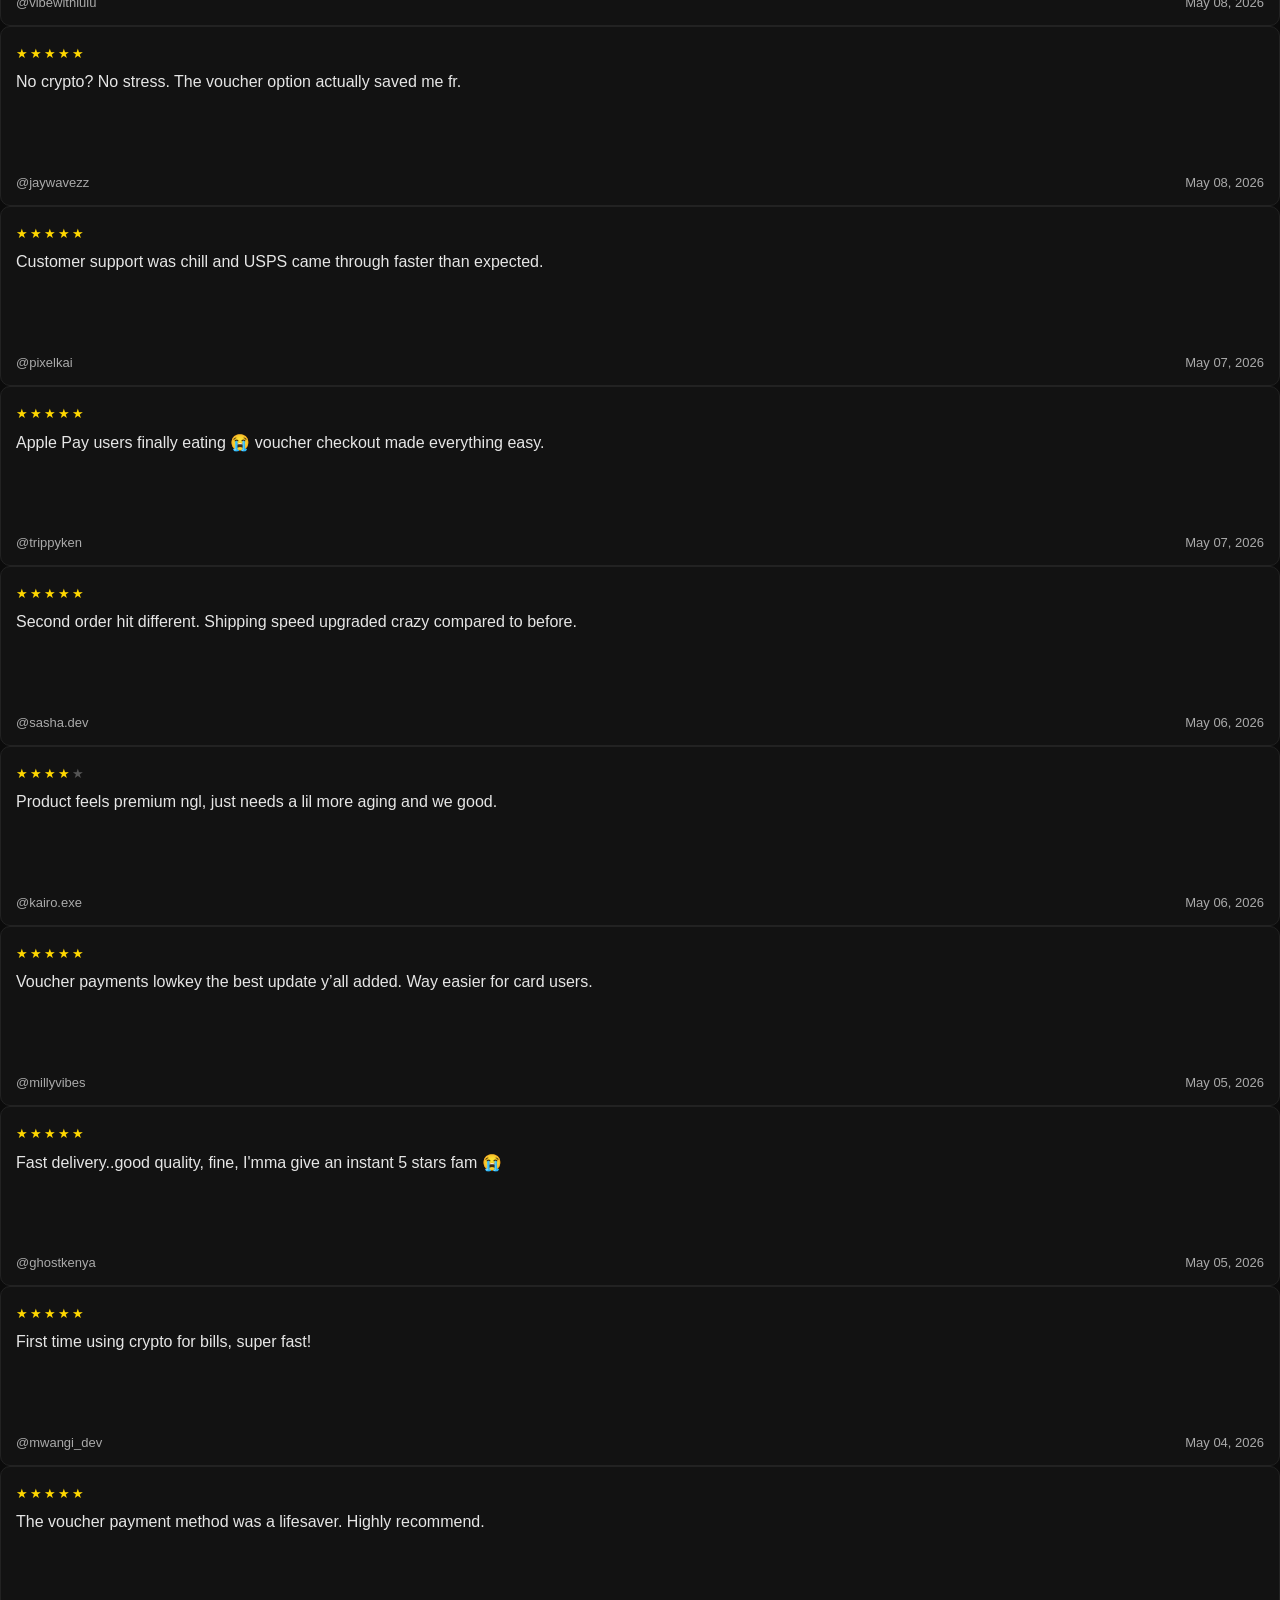
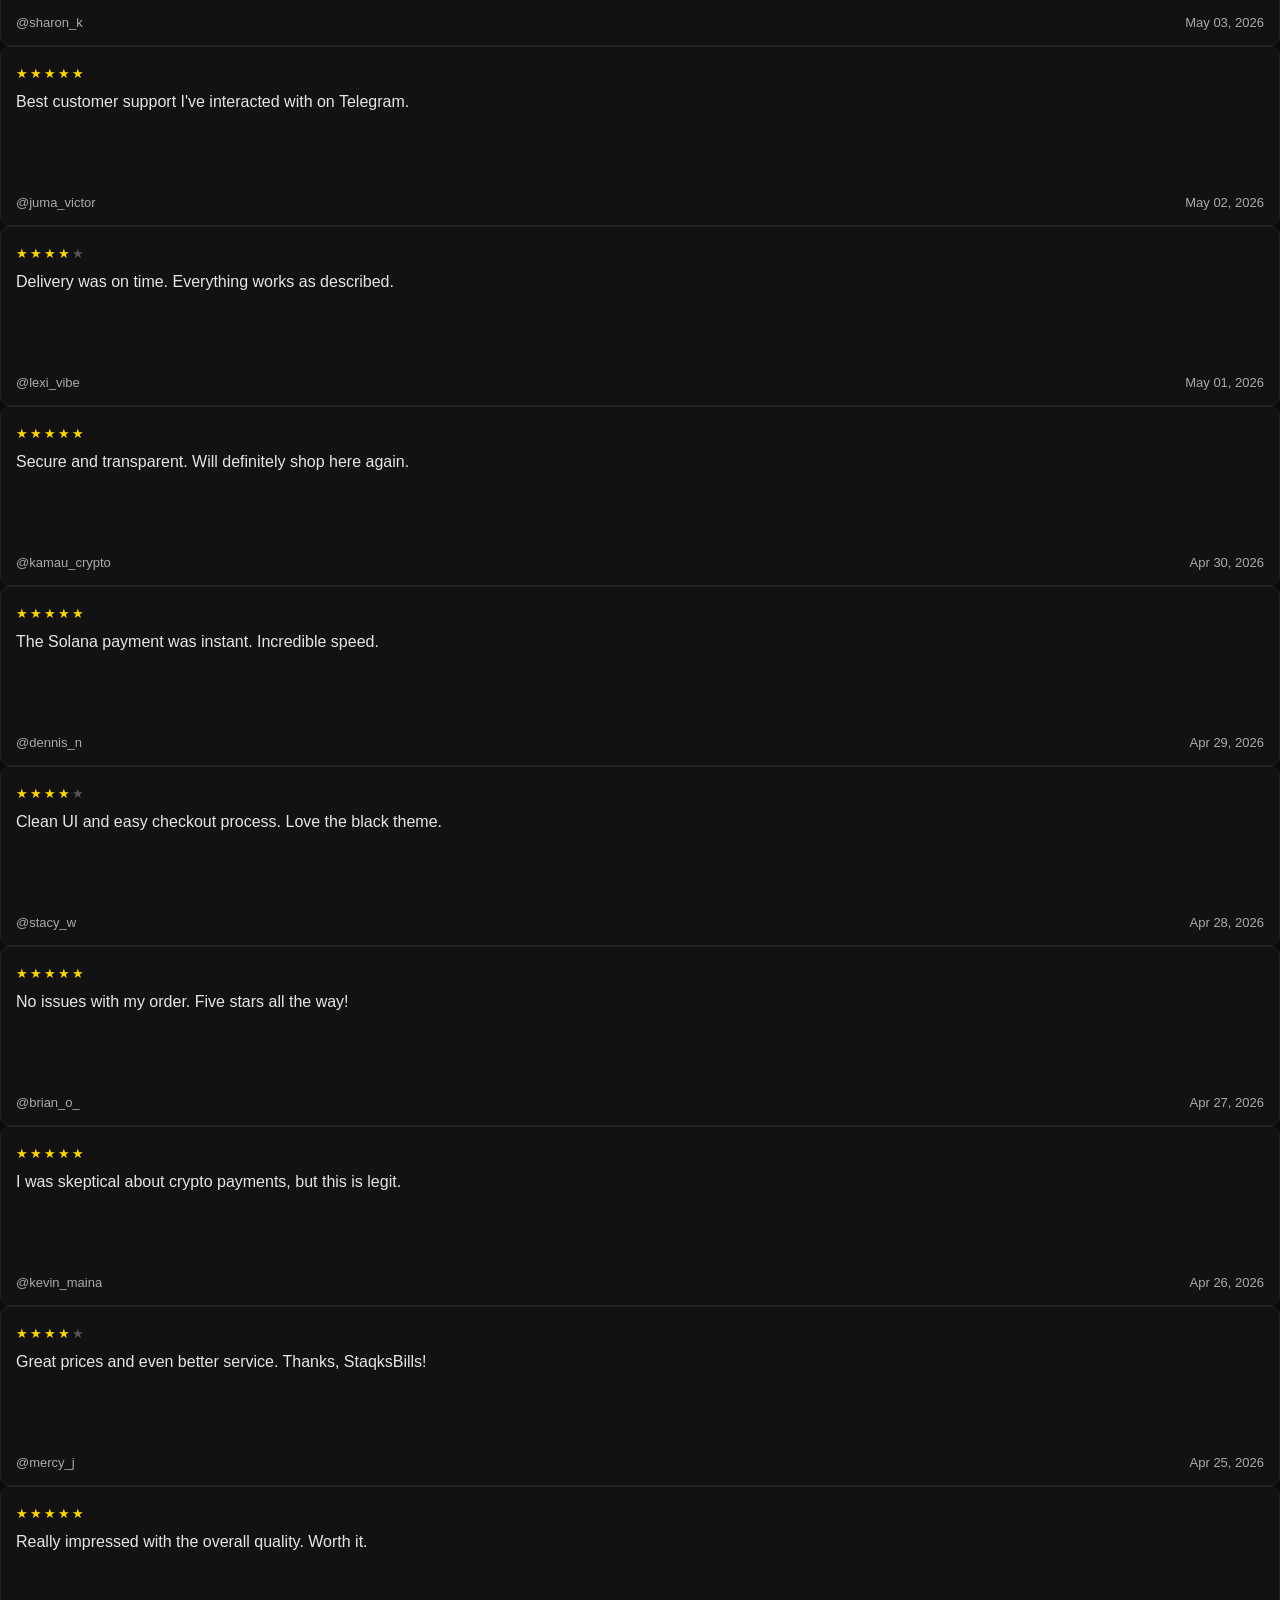
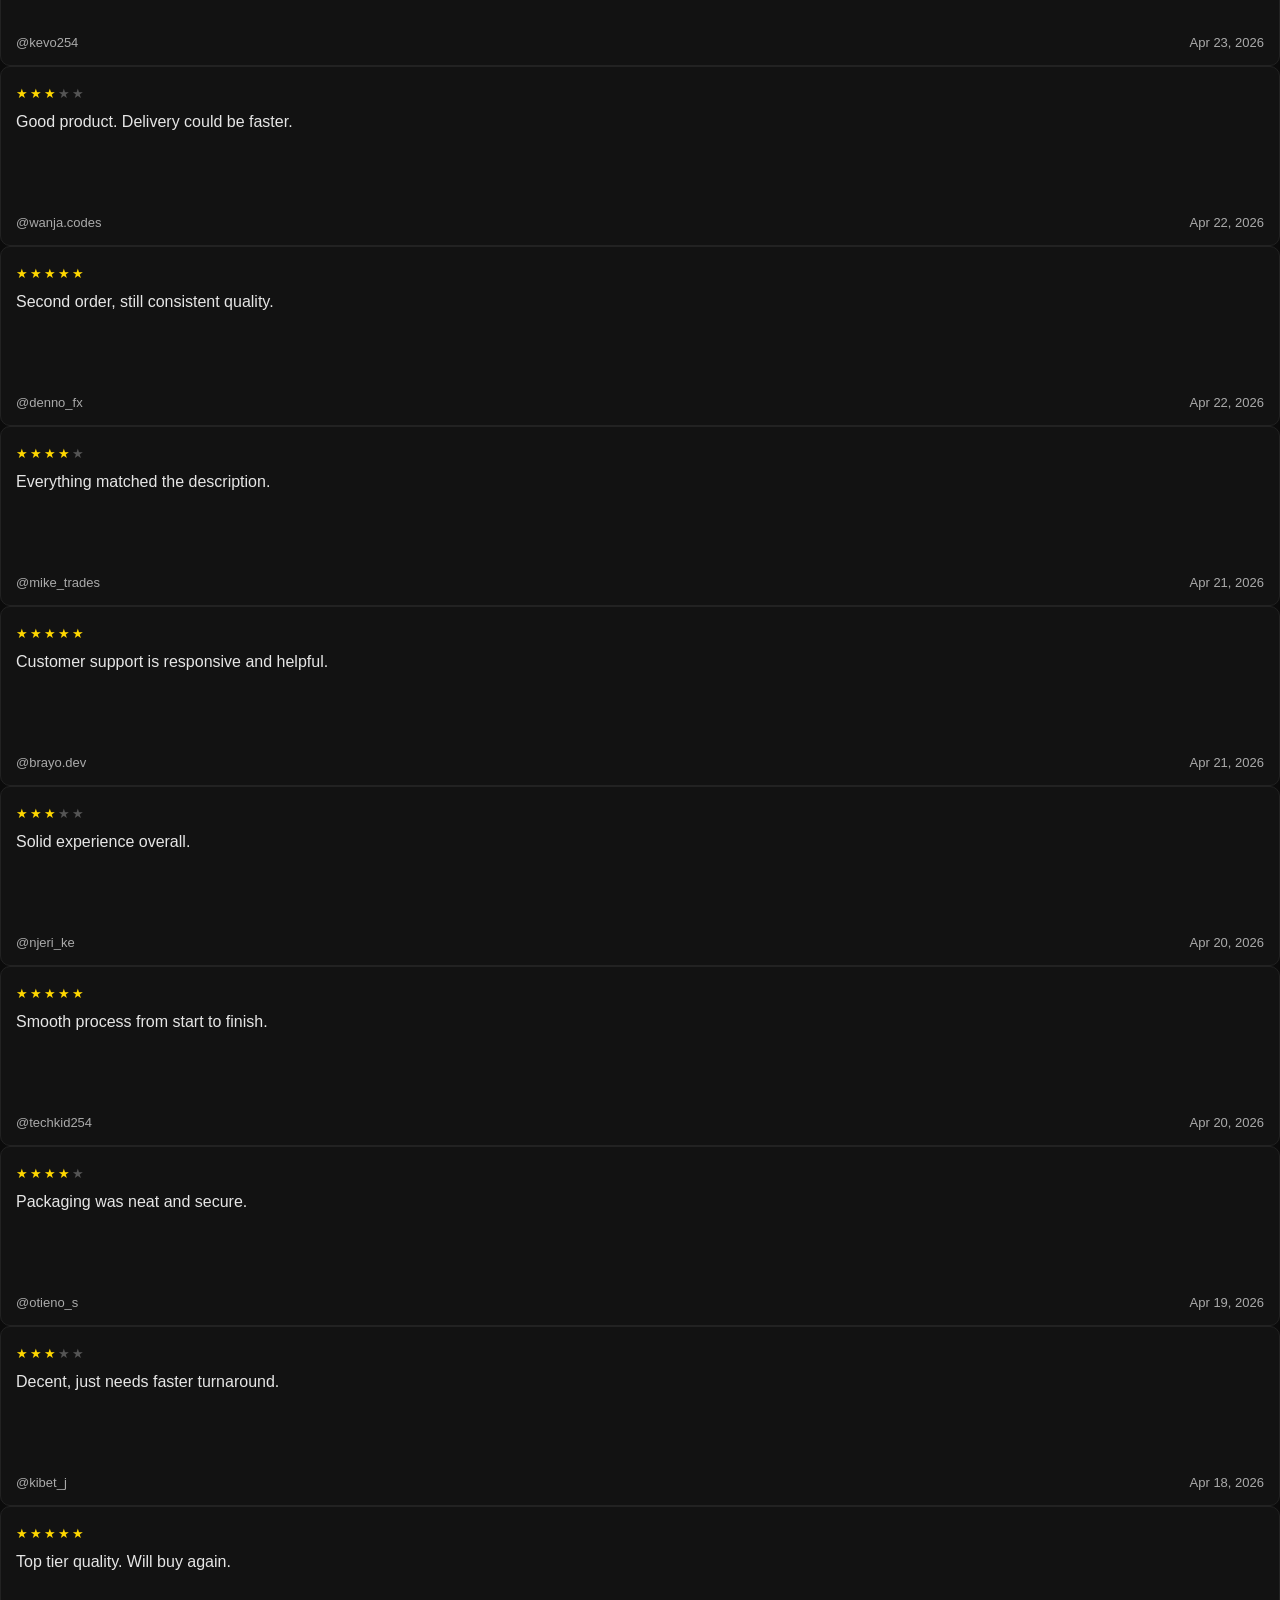
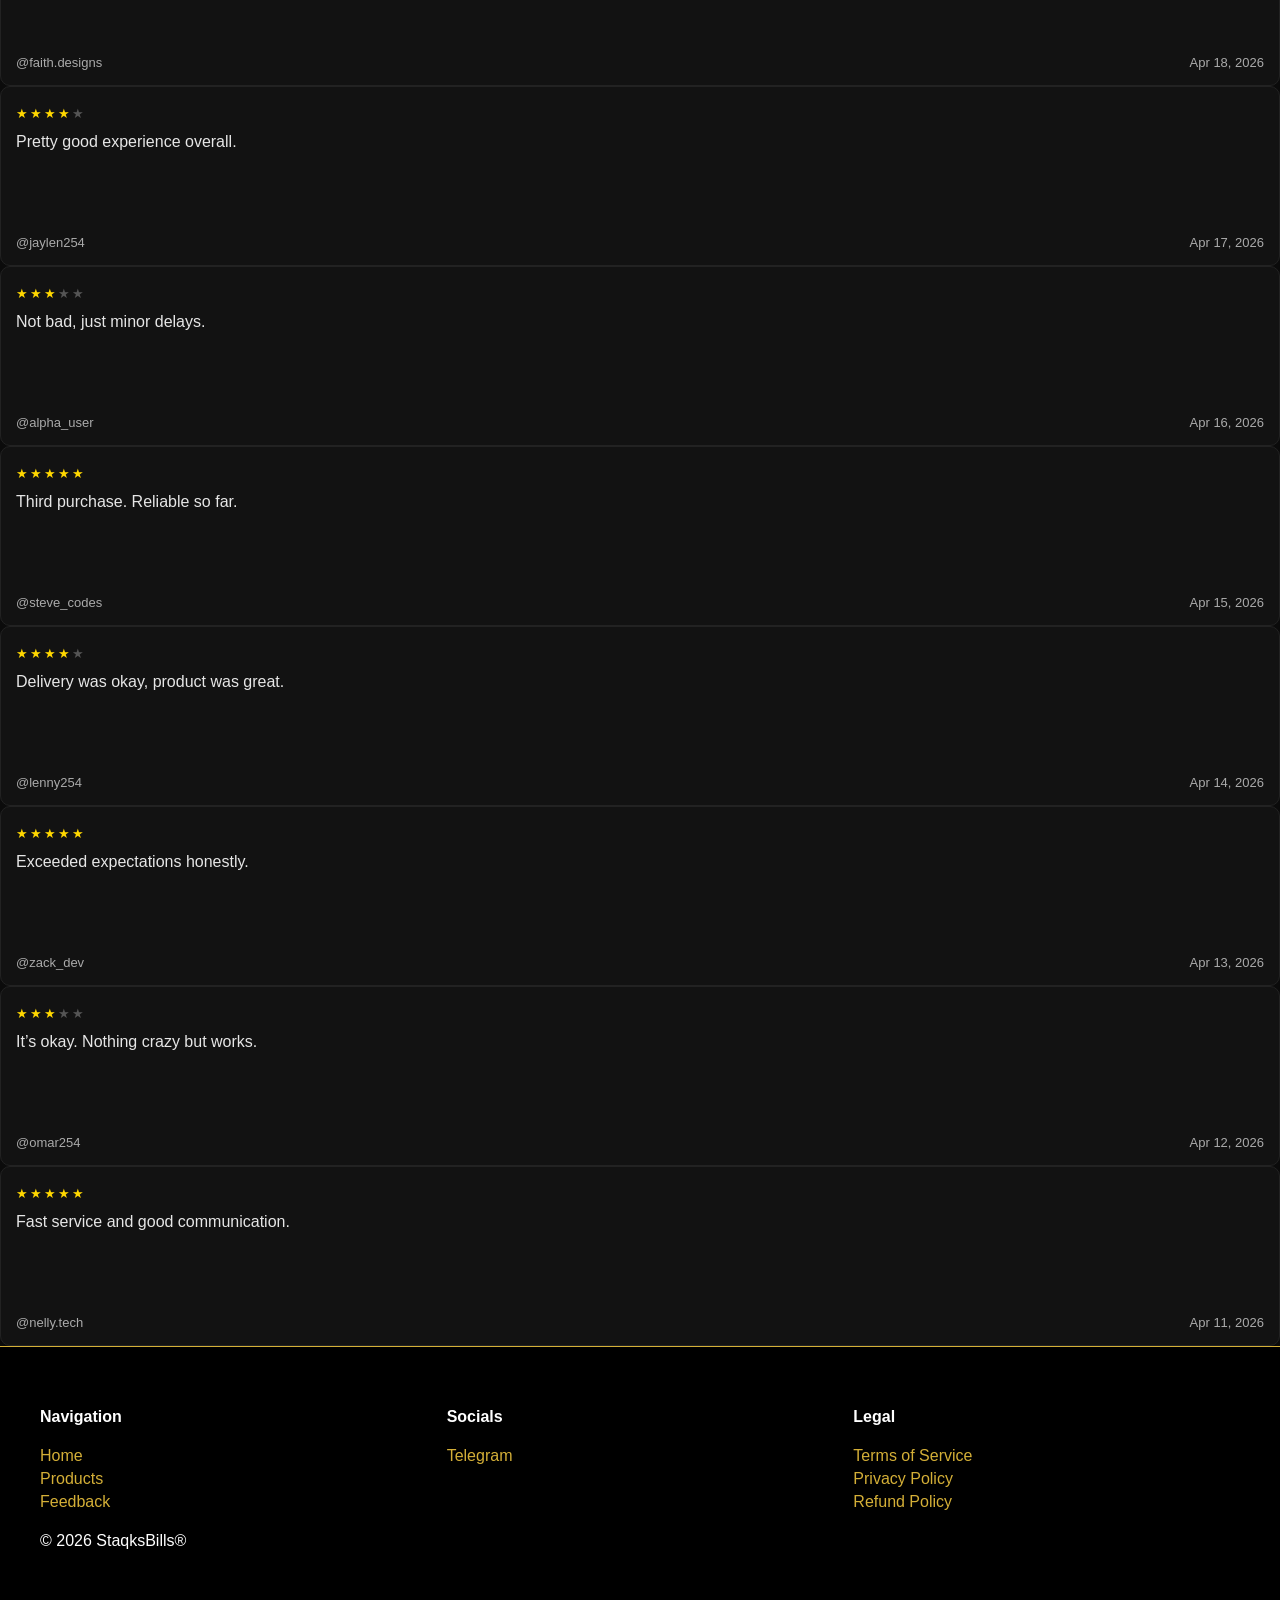
==== commit 83f1510a: "Update index.html" ====
--- a/index.html
+++ b/index.html
@@ -87,7 +87,7 @@
 <div style="font-size:18px; letter-spacing:2px;">
 <span style="color:gold;">★★★★★</span>
 </div>
-<p>Bro the USPS shipping cooked this time 😭 package came mad quick compared to my first cop.</p>
+<p>Bro the USPS shipping cooked this time 😁 package came mad quick compared to my first cop.</p>
 <div class="review-footer"><span>@noxwave</span><span>May 11, 2026</span></div>
 </div>
 
@@ -95,7 +95,7 @@
 <div style="font-size:18px; letter-spacing:2px;">
 <span style="color:gold;">★★★★</span><span style="color:#555;">★</span>
 </div>
-<p>Everything valid tbh, didn't tell me I could actually use this money bro, coming for the 100's next 😭😭.</p>
+<p>Everything valid tbh, didn't tell me I could actually use this money bro, coming for the 100's next 😁.</p>
 <div class="review-footer"><span>@lilcodec</span><span>May 11, 2026</span></div>
 </div>
 
@@ -119,7 +119,7 @@
 <div style="font-size:18px; letter-spacing:2px;">
 <span style="color:gold;">★★★★★</span>
 </div>
-<p>Nah fr this site made life easier. Didn’t even need crypto, voucher checkout carried 😭</p>
+<p>Nah fr this site made life easier. Didn’t even need crypto, voucher checkout carried 😪</p>
 <div class="review-footer"><span>@vexedits</span><span>May 10, 2026</span></div>
 </div>
   
@@ -127,7 +127,7 @@
 <div style="font-size:18px; letter-spacing:2px;">
 <span style="color:gold;">★★★★★</span>
 </div>
-<p>USPS shipping was way faster than my first order ngl 😭 had to drop a 5 star this time.</p>
+<p>USPS shipping was way faster than my first order ngl 🤤🤑🤑 had to drop a 5 star this time.</p>
 <div class="review-footer"><span>@k1ng.eth</span><span>May 10, 2026</span></div>
 </div>
 
@@ -223,7 +223,7 @@
 <div style="font-size:18px; letter-spacing:2px;">
 <span style="color:gold;">★★★★★</span>
 </div>
-<p>Fast delivery + good quality = instant 5 stars fam 😭</p>
+<p>Fast delivery..good quality, fine, I'mma give an instant 5 stars fam 😭</p>
 <div class="review-footer"><span>@ghostkenya</span><span>May 05, 2026</span></div>
 </div>
   
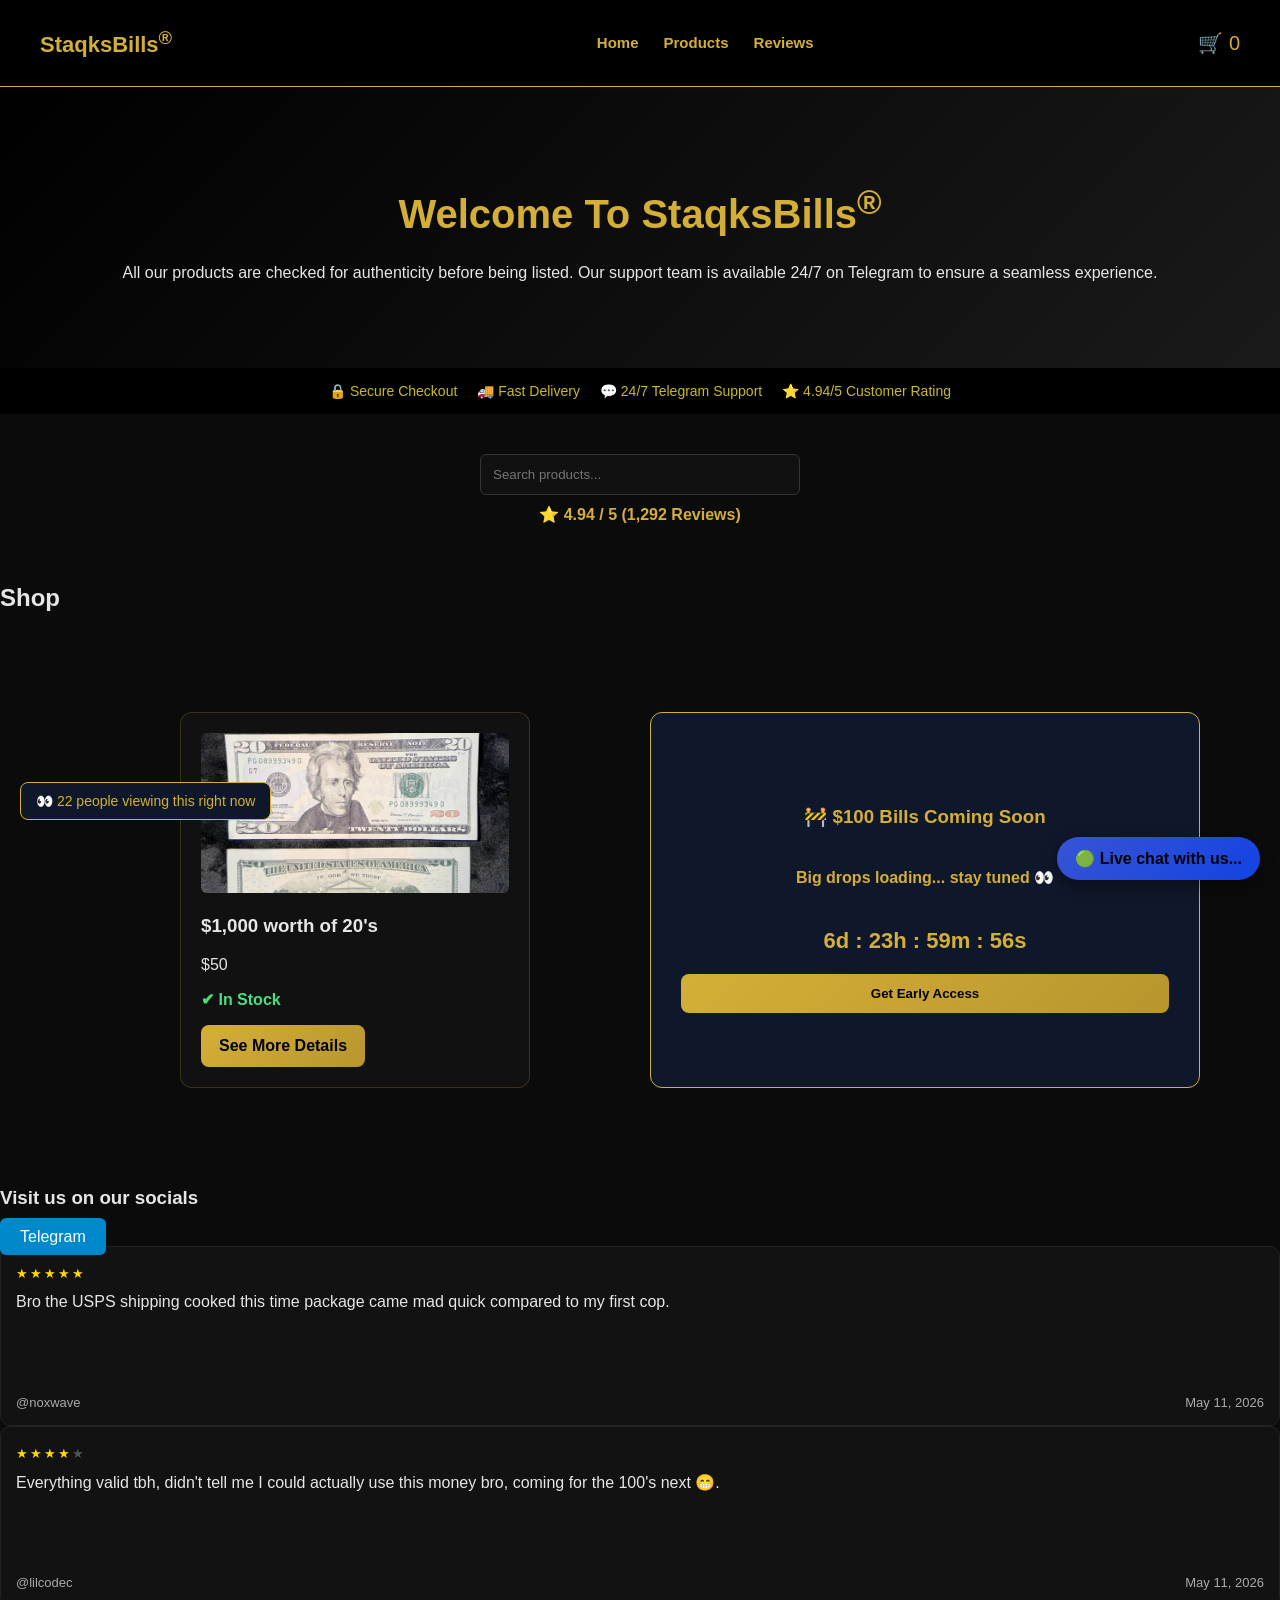
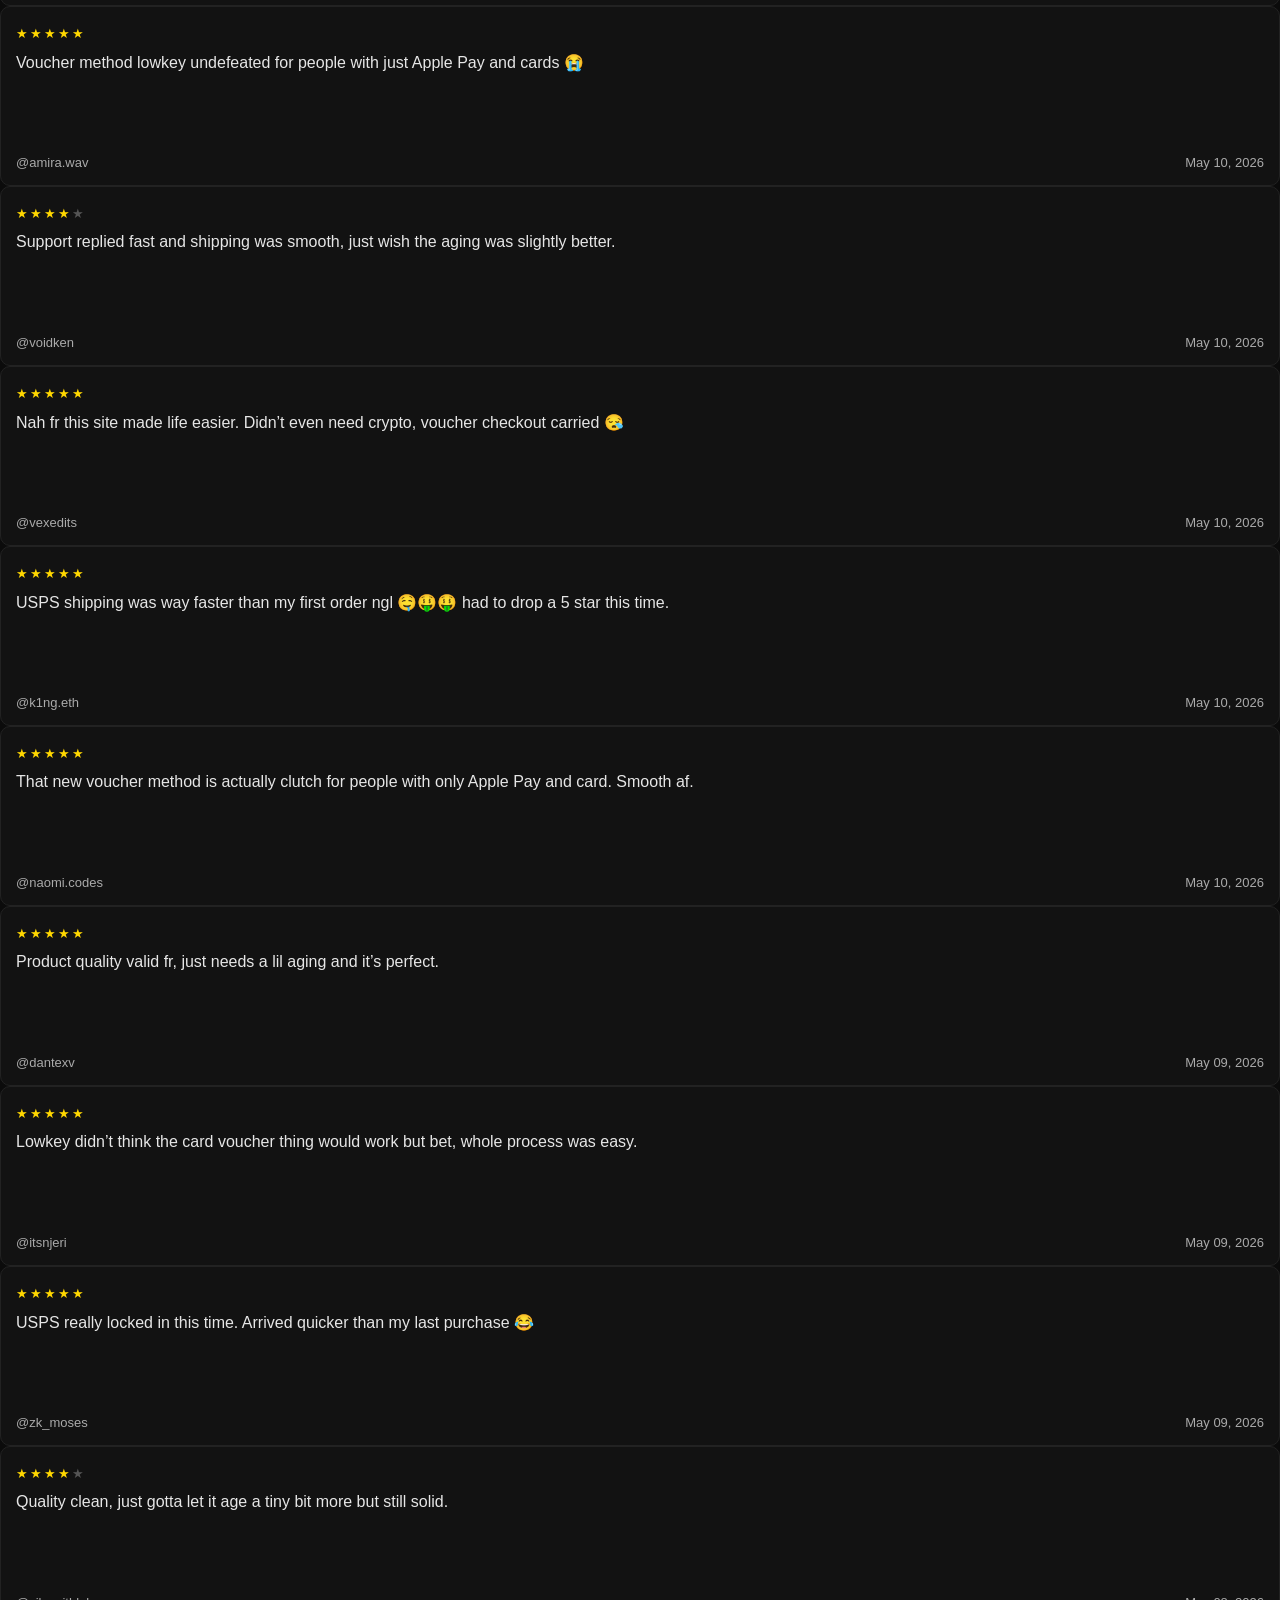
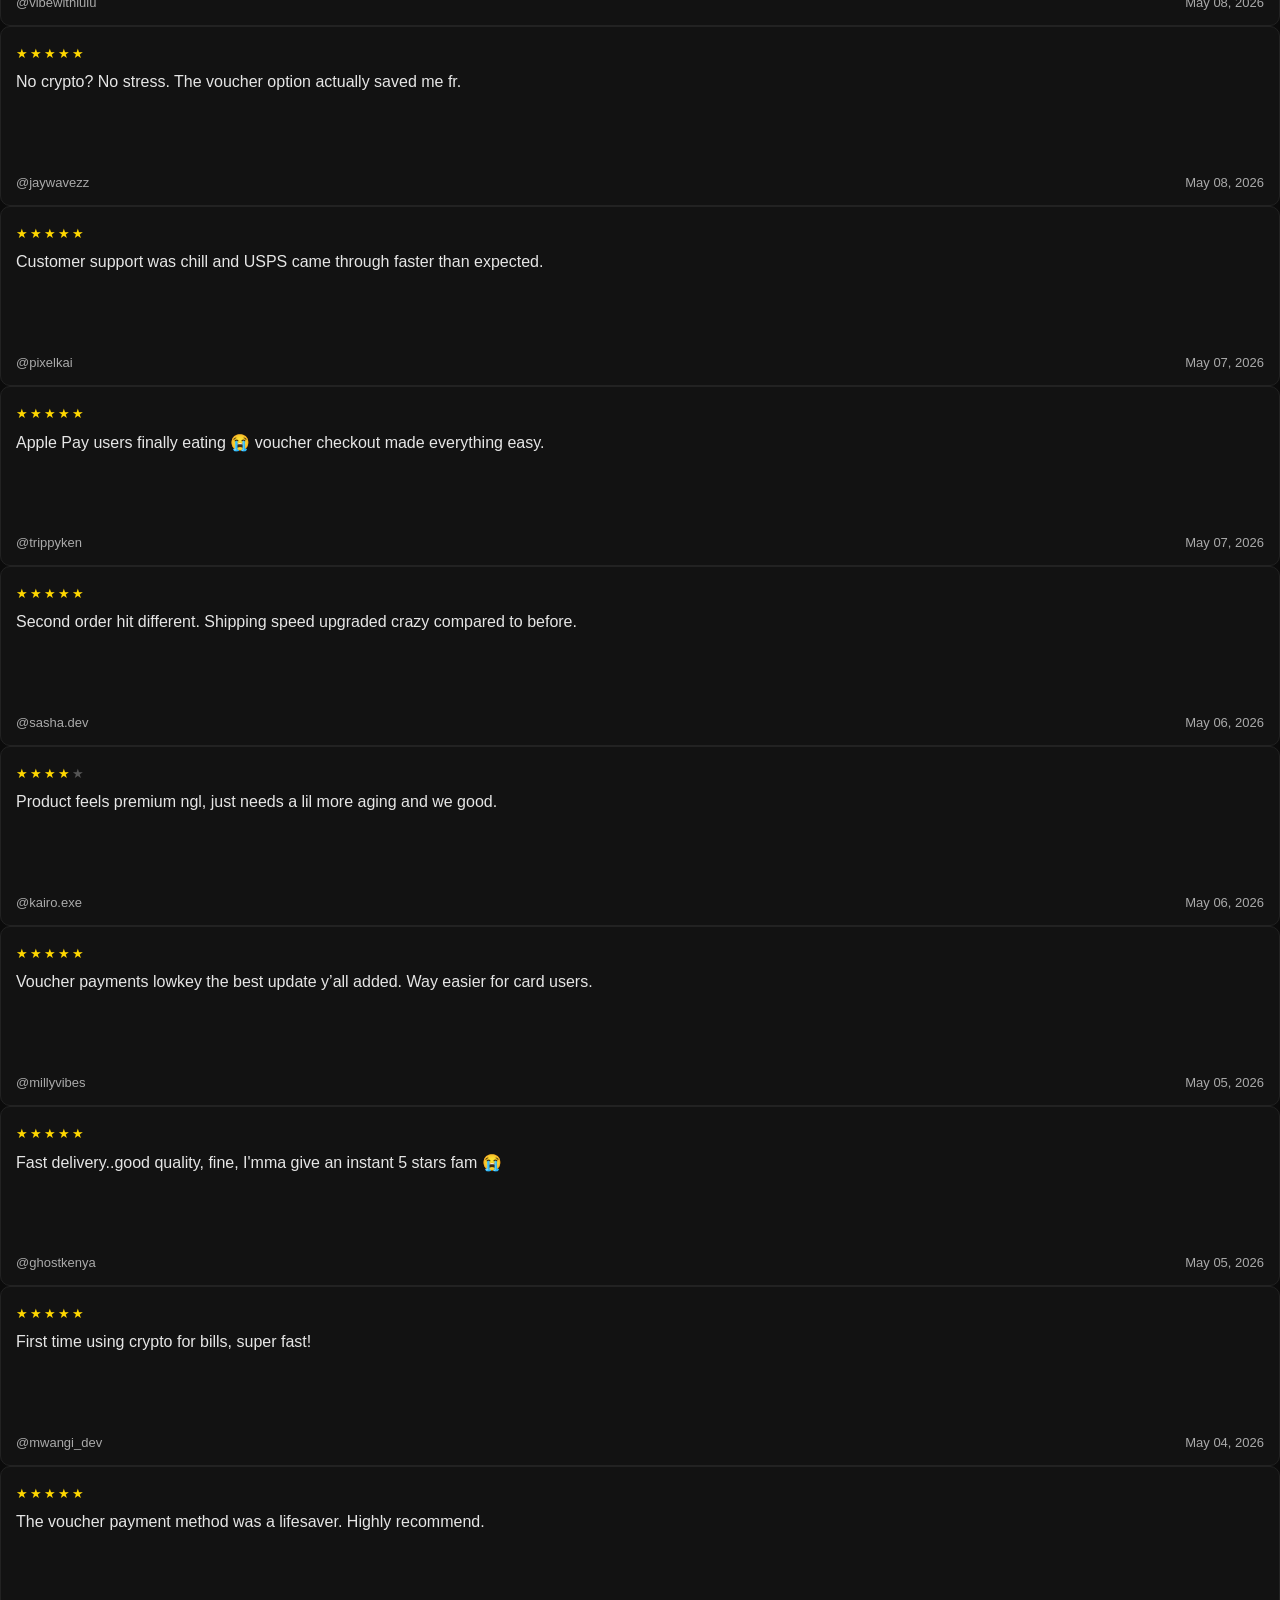
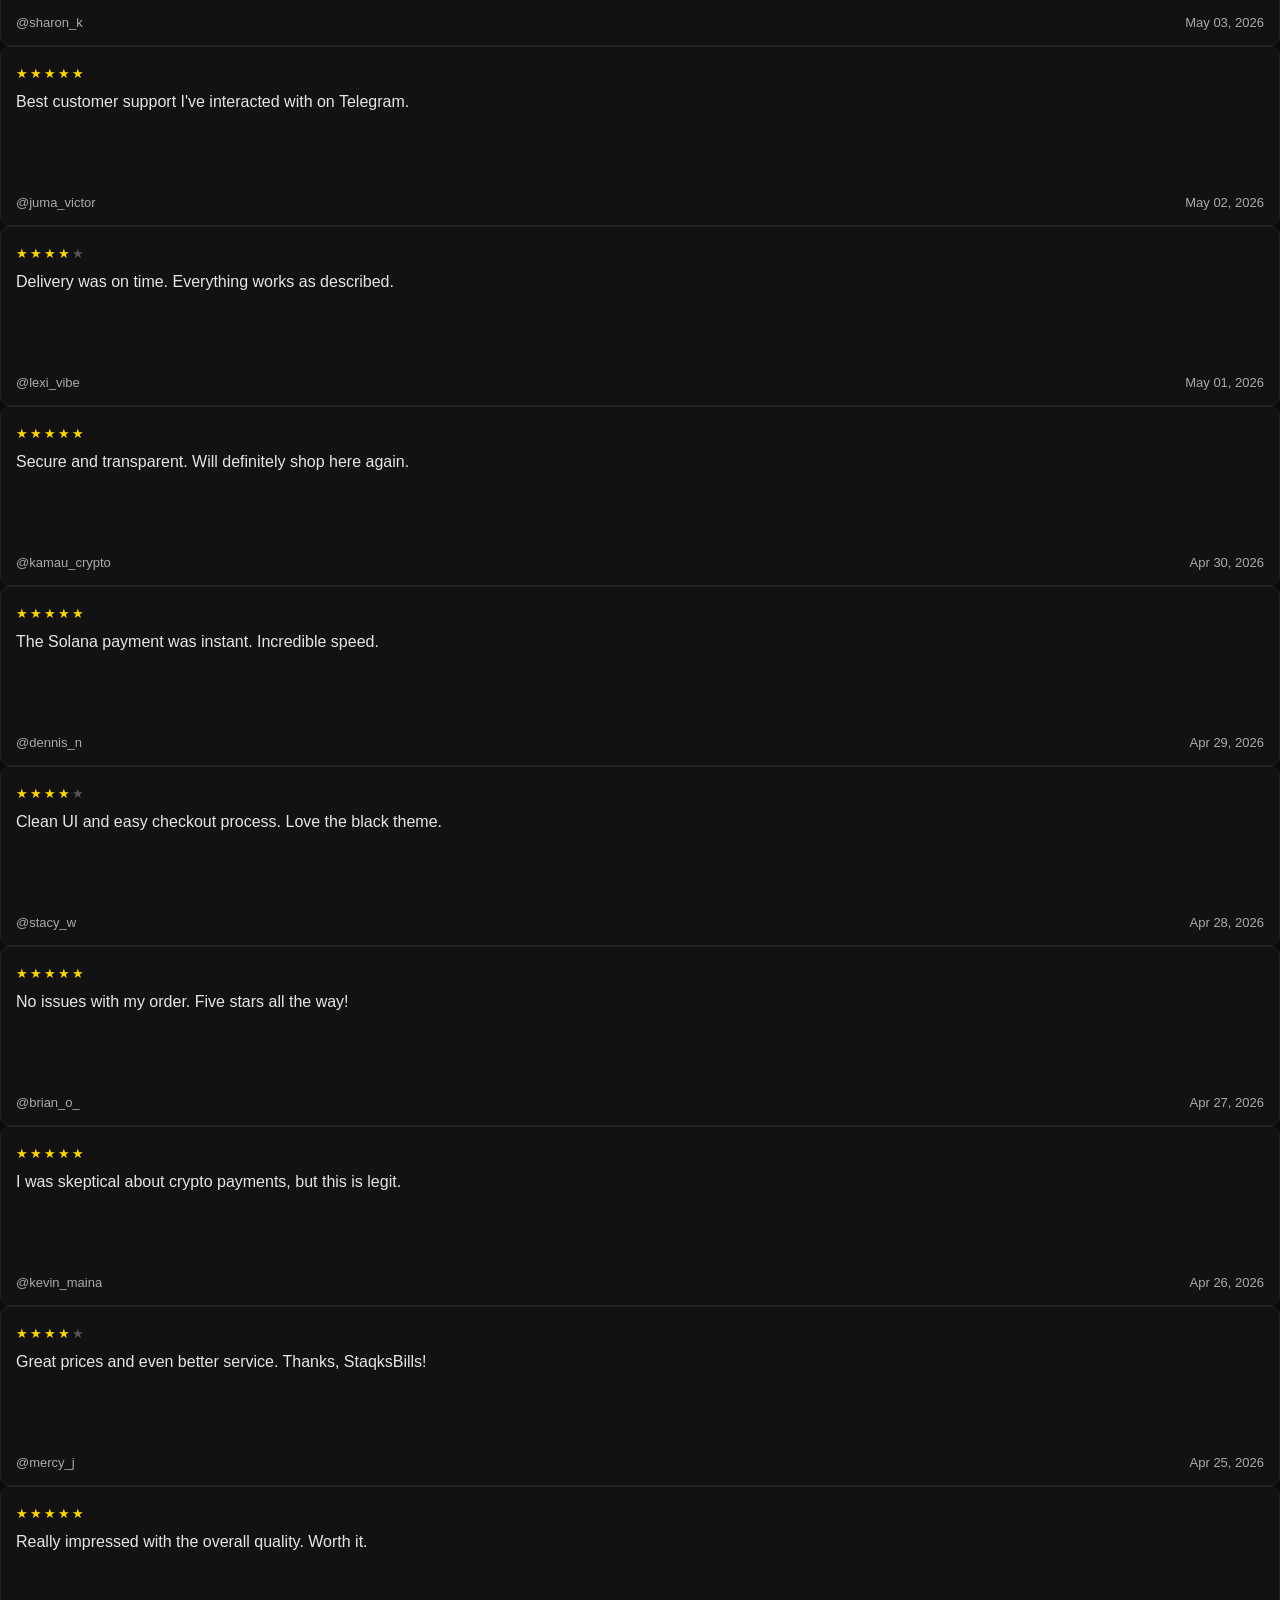
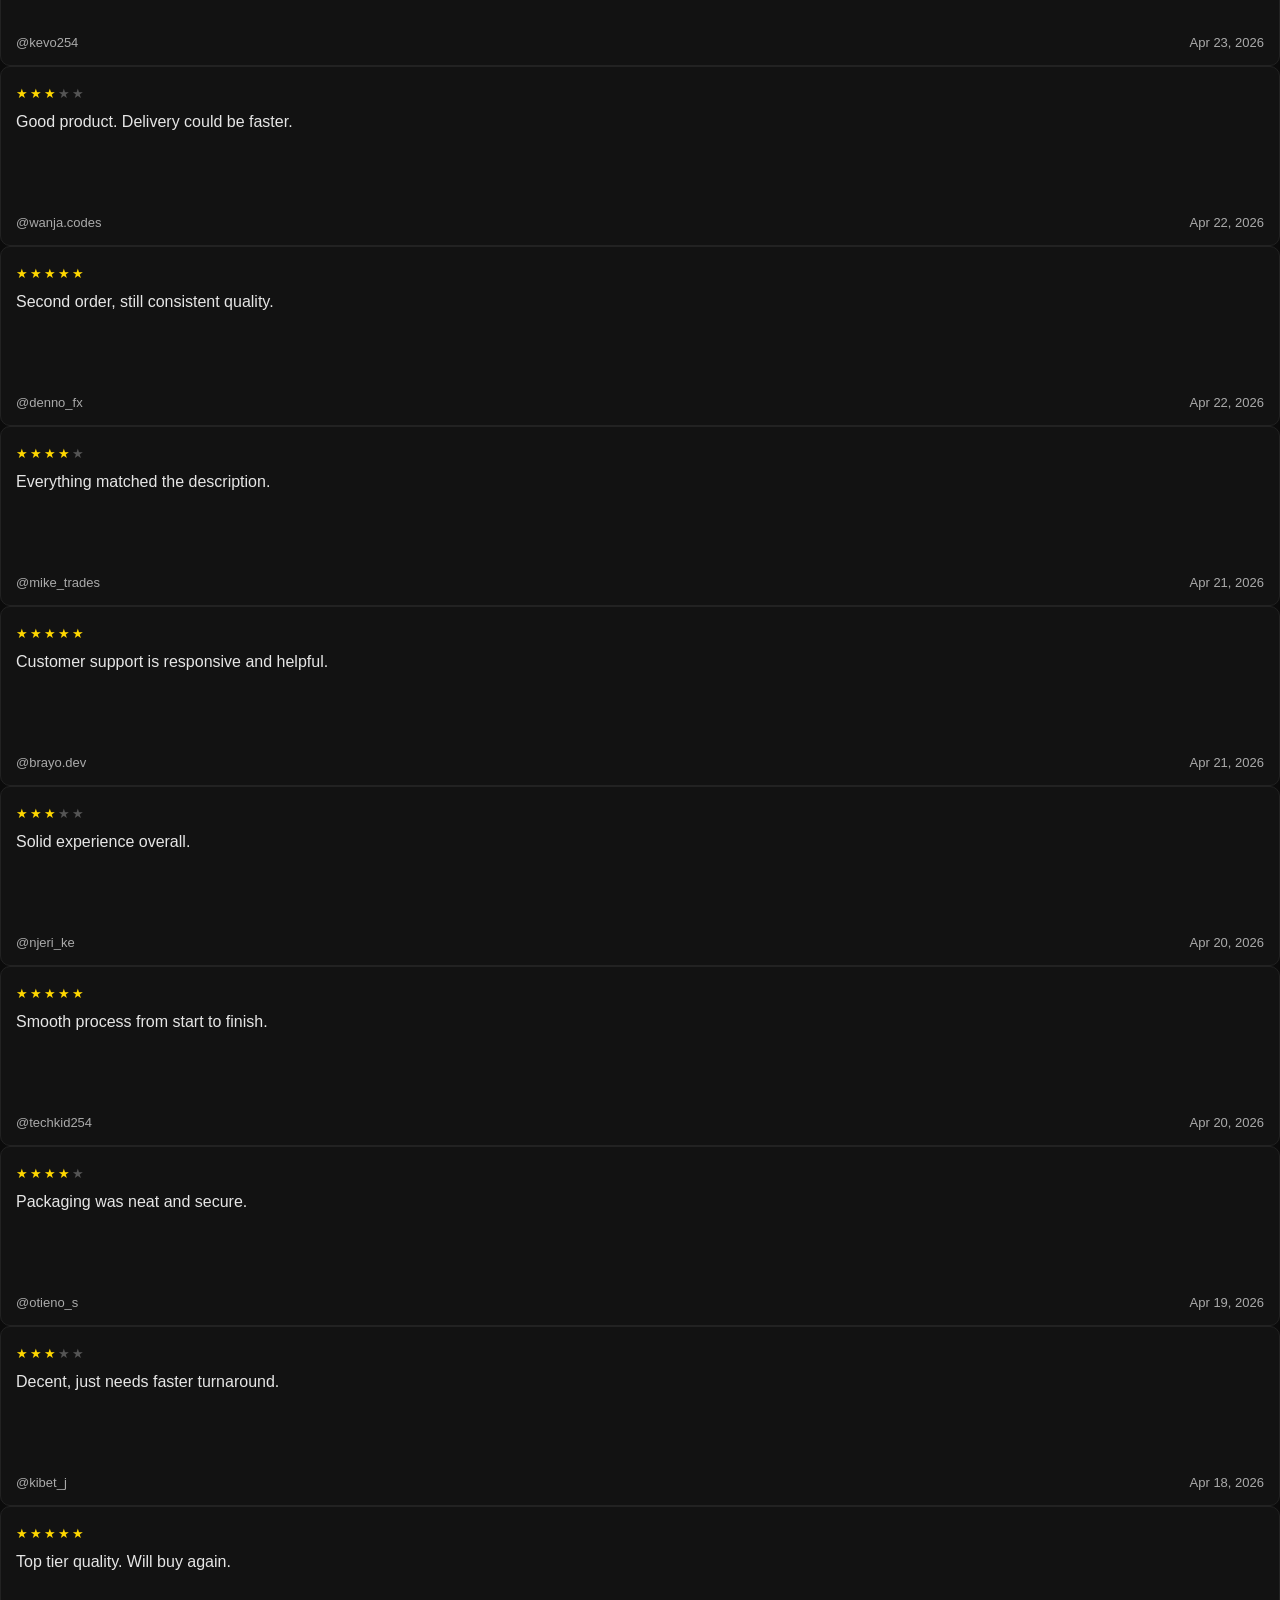
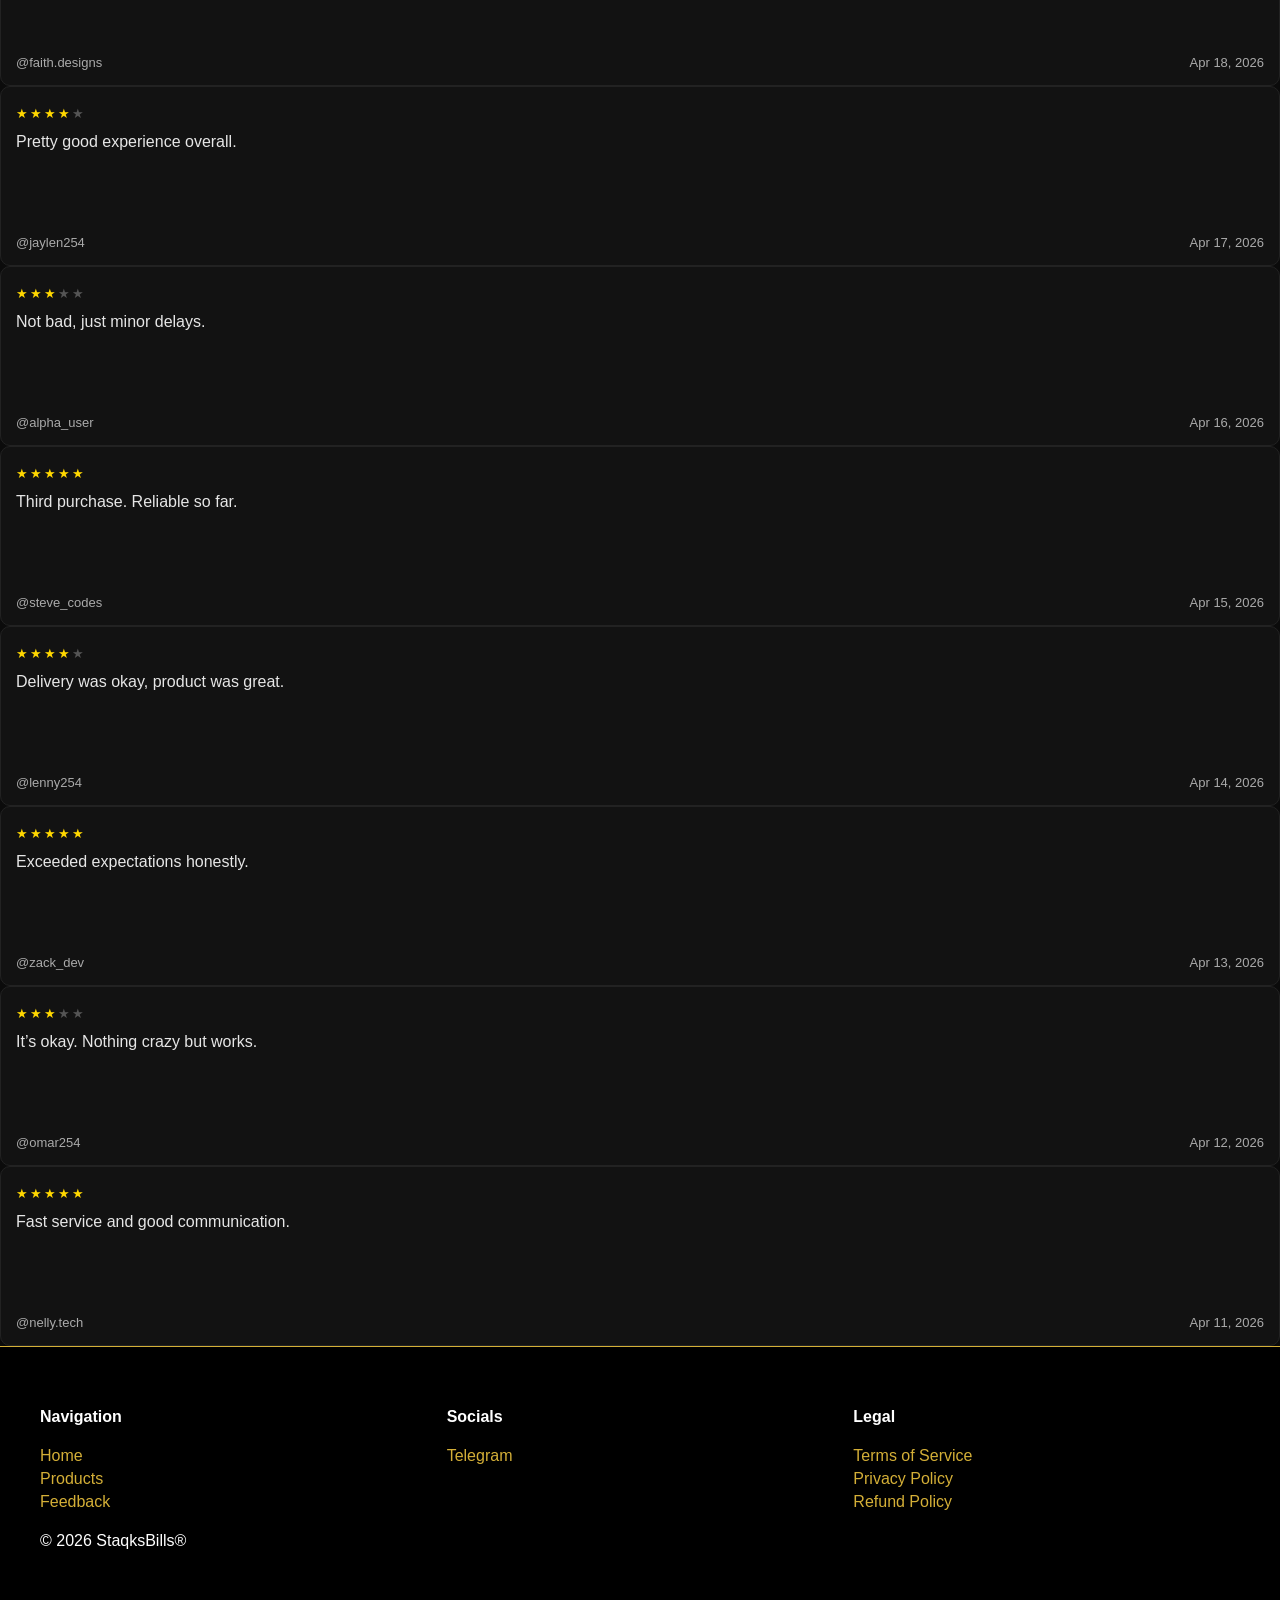
==== commit 3c7764b9: "Update index.html" ====
--- a/index.html
+++ b/index.html
@@ -87,7 +87,7 @@
 <div style="font-size:18px; letter-spacing:2px;">
 <span style="color:gold;">★★★★★</span>
 </div>
-<p>Bro the USPS shipping cooked this time 😁 package came mad quick compared to my first cop.</p>
+<p>Bro the USPS shipping cooked this time package came mad quick compared to my first cop.</p>
 <div class="review-footer"><span>@noxwave</span><span>May 11, 2026</span></div>
 </div>
 
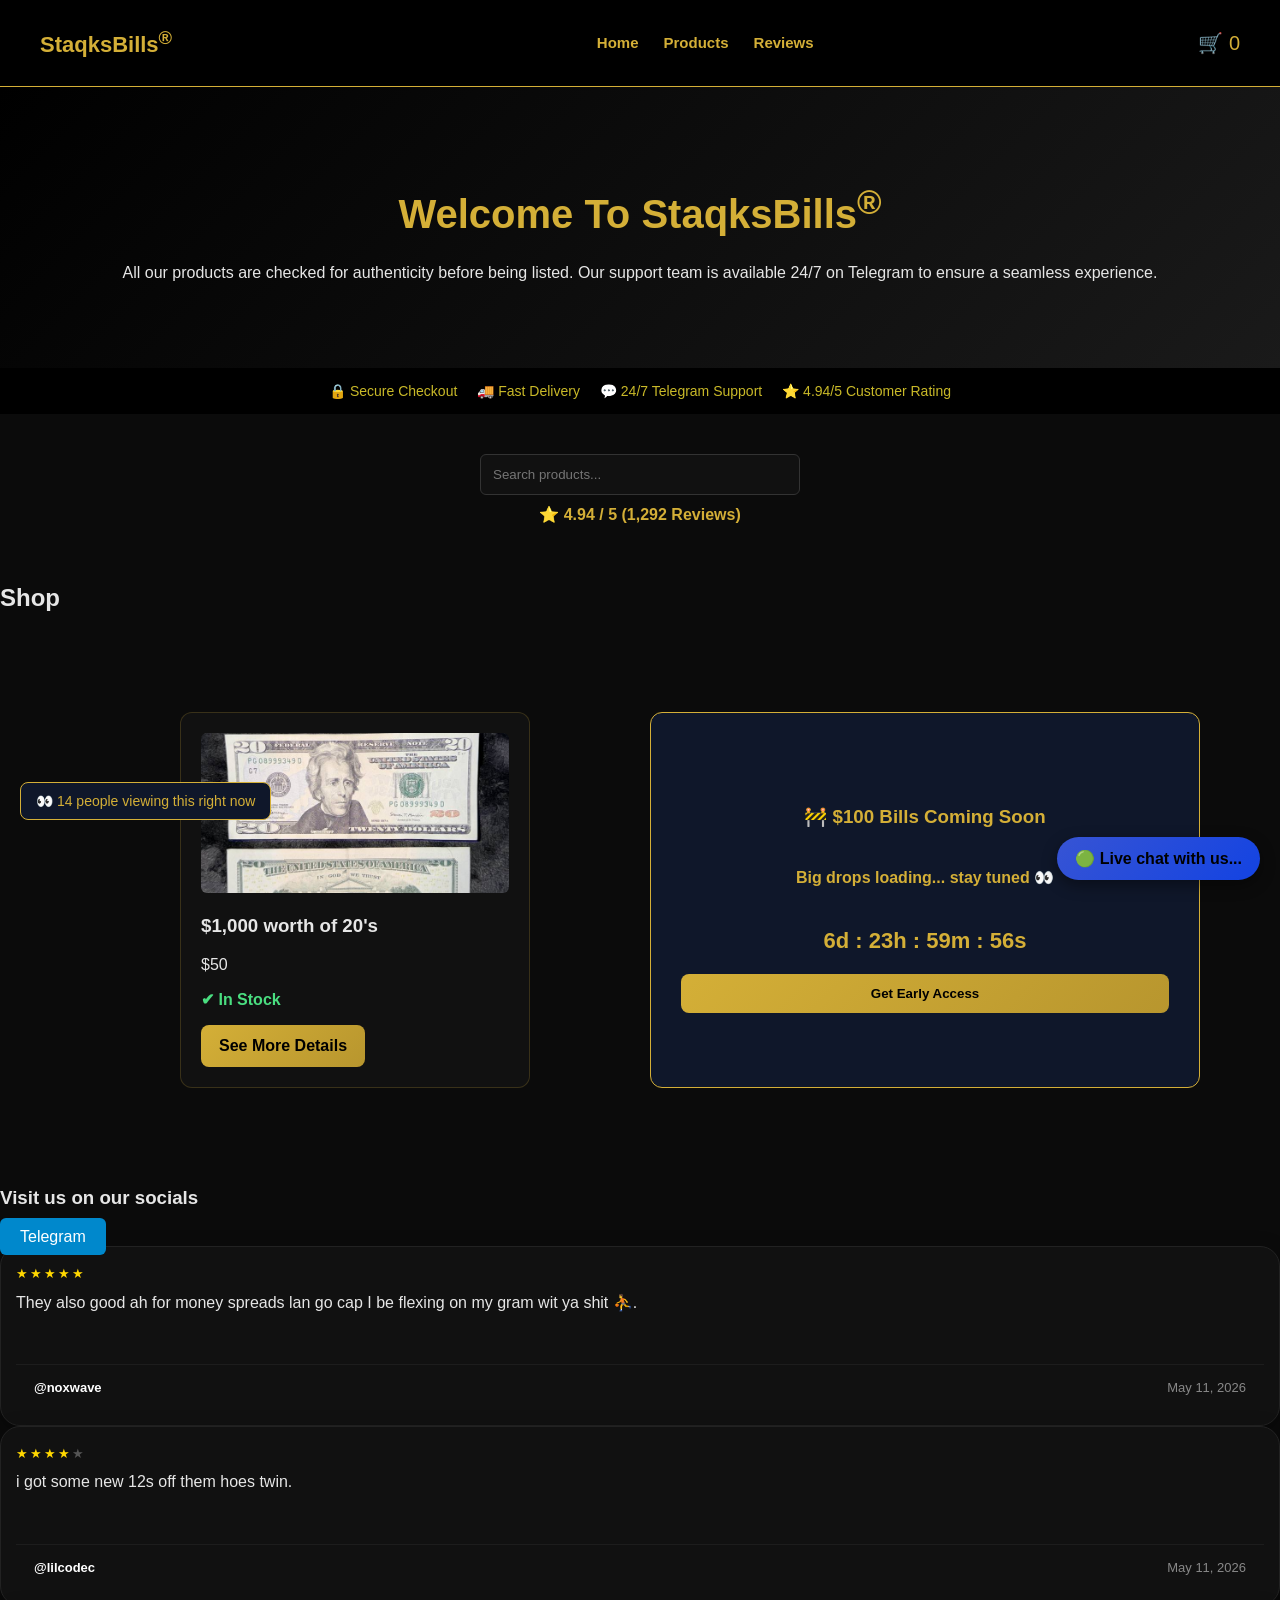
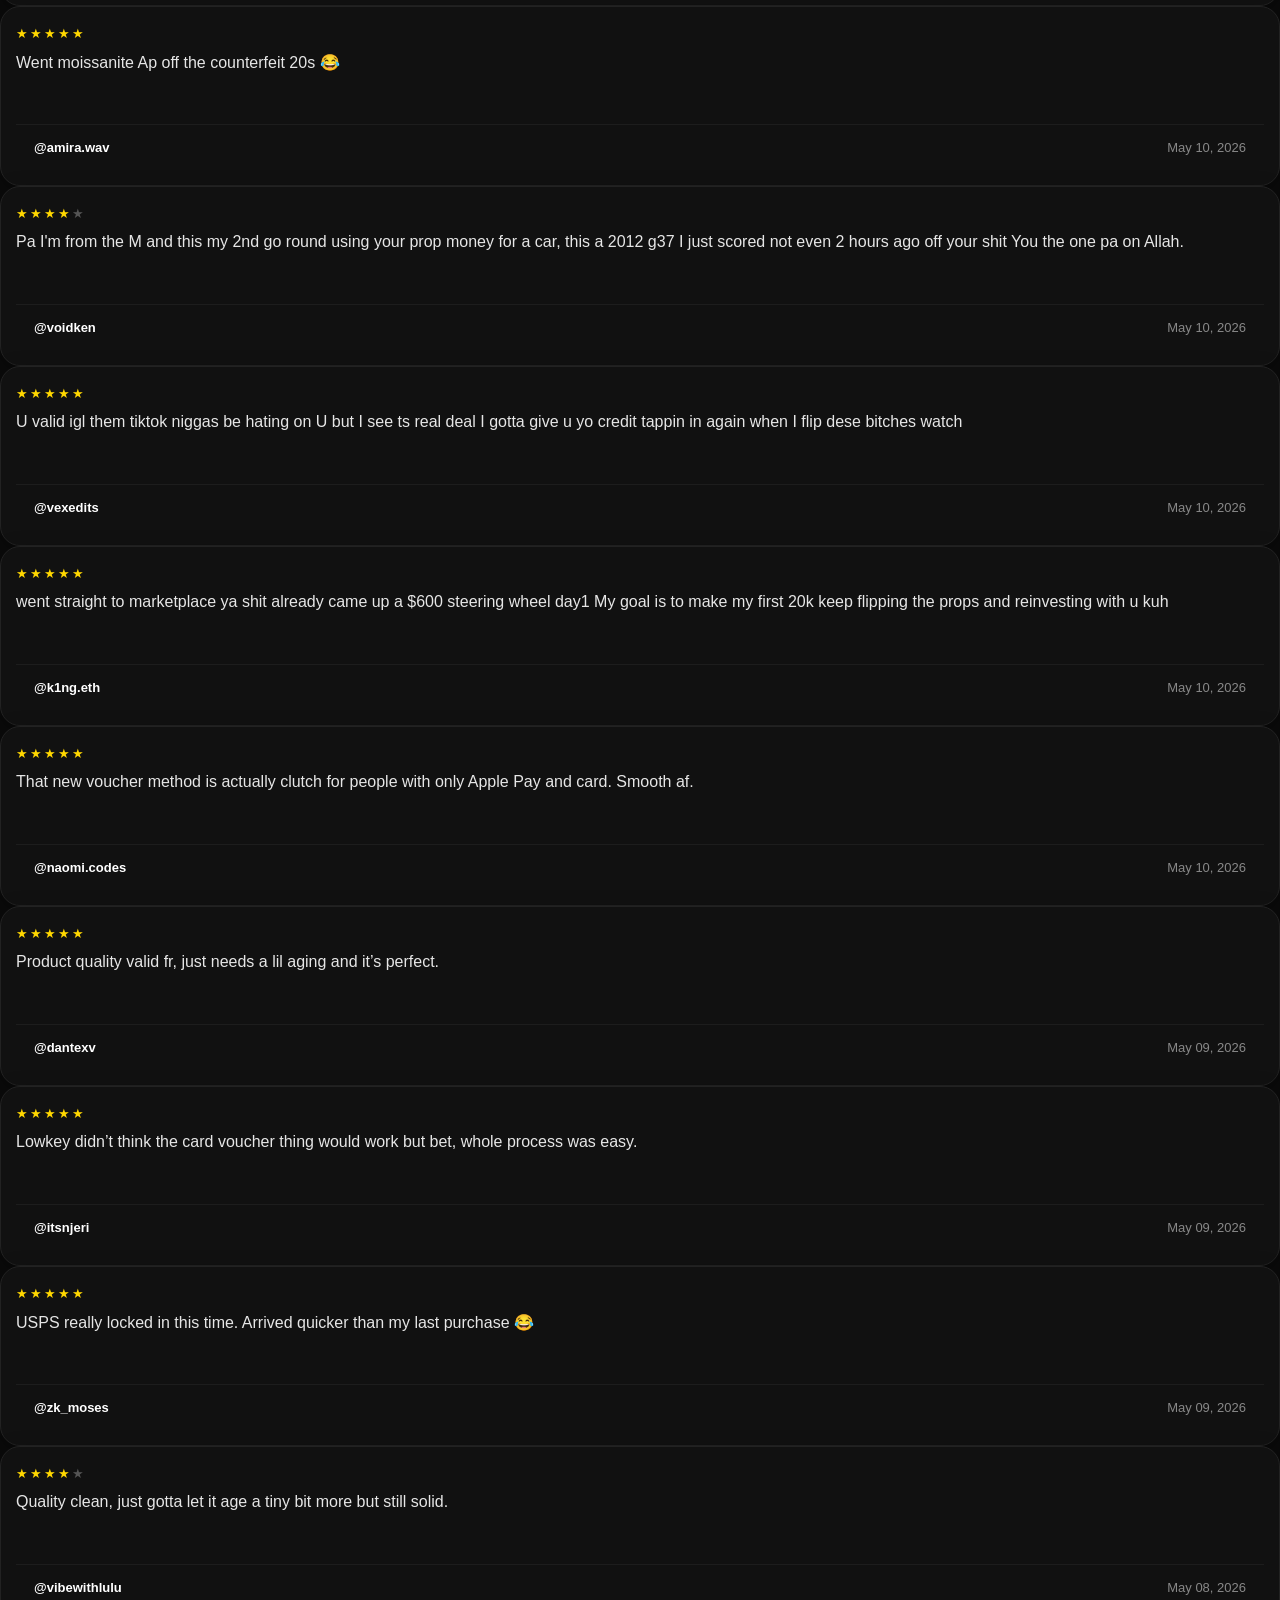
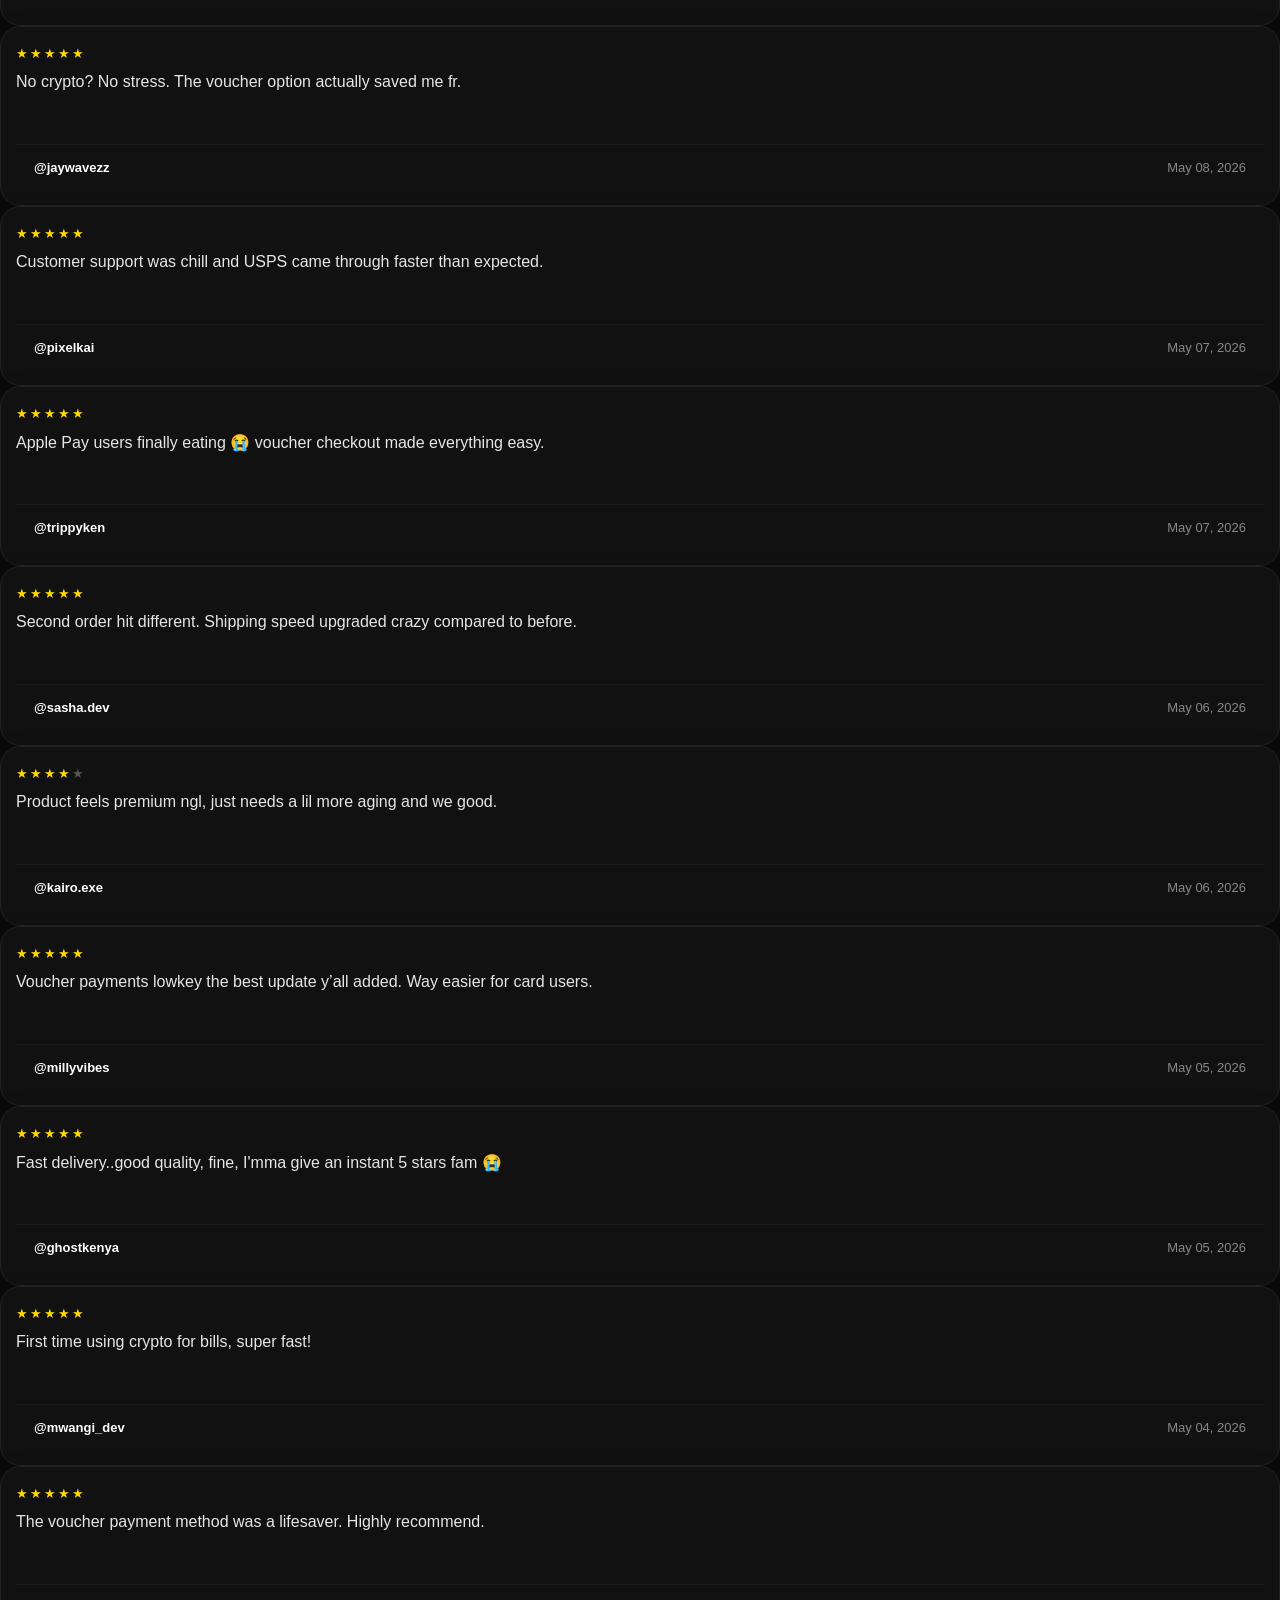
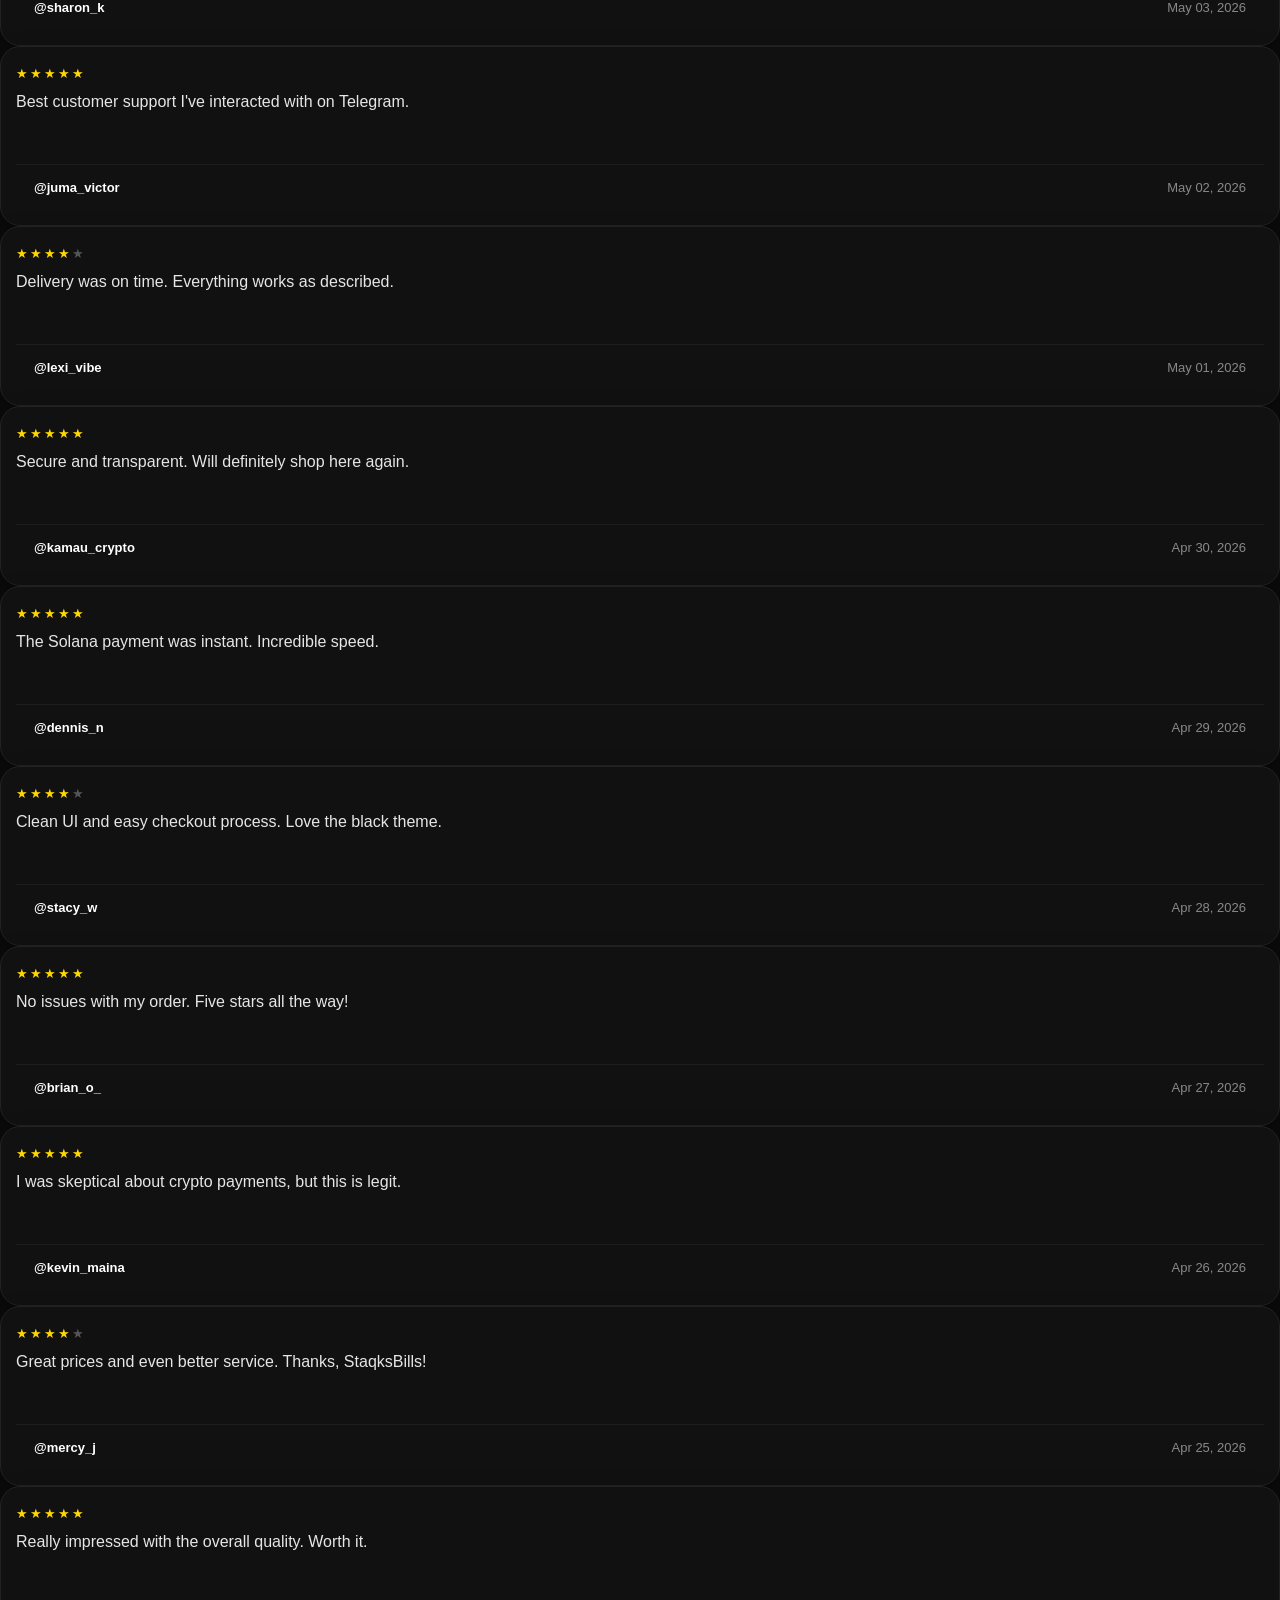
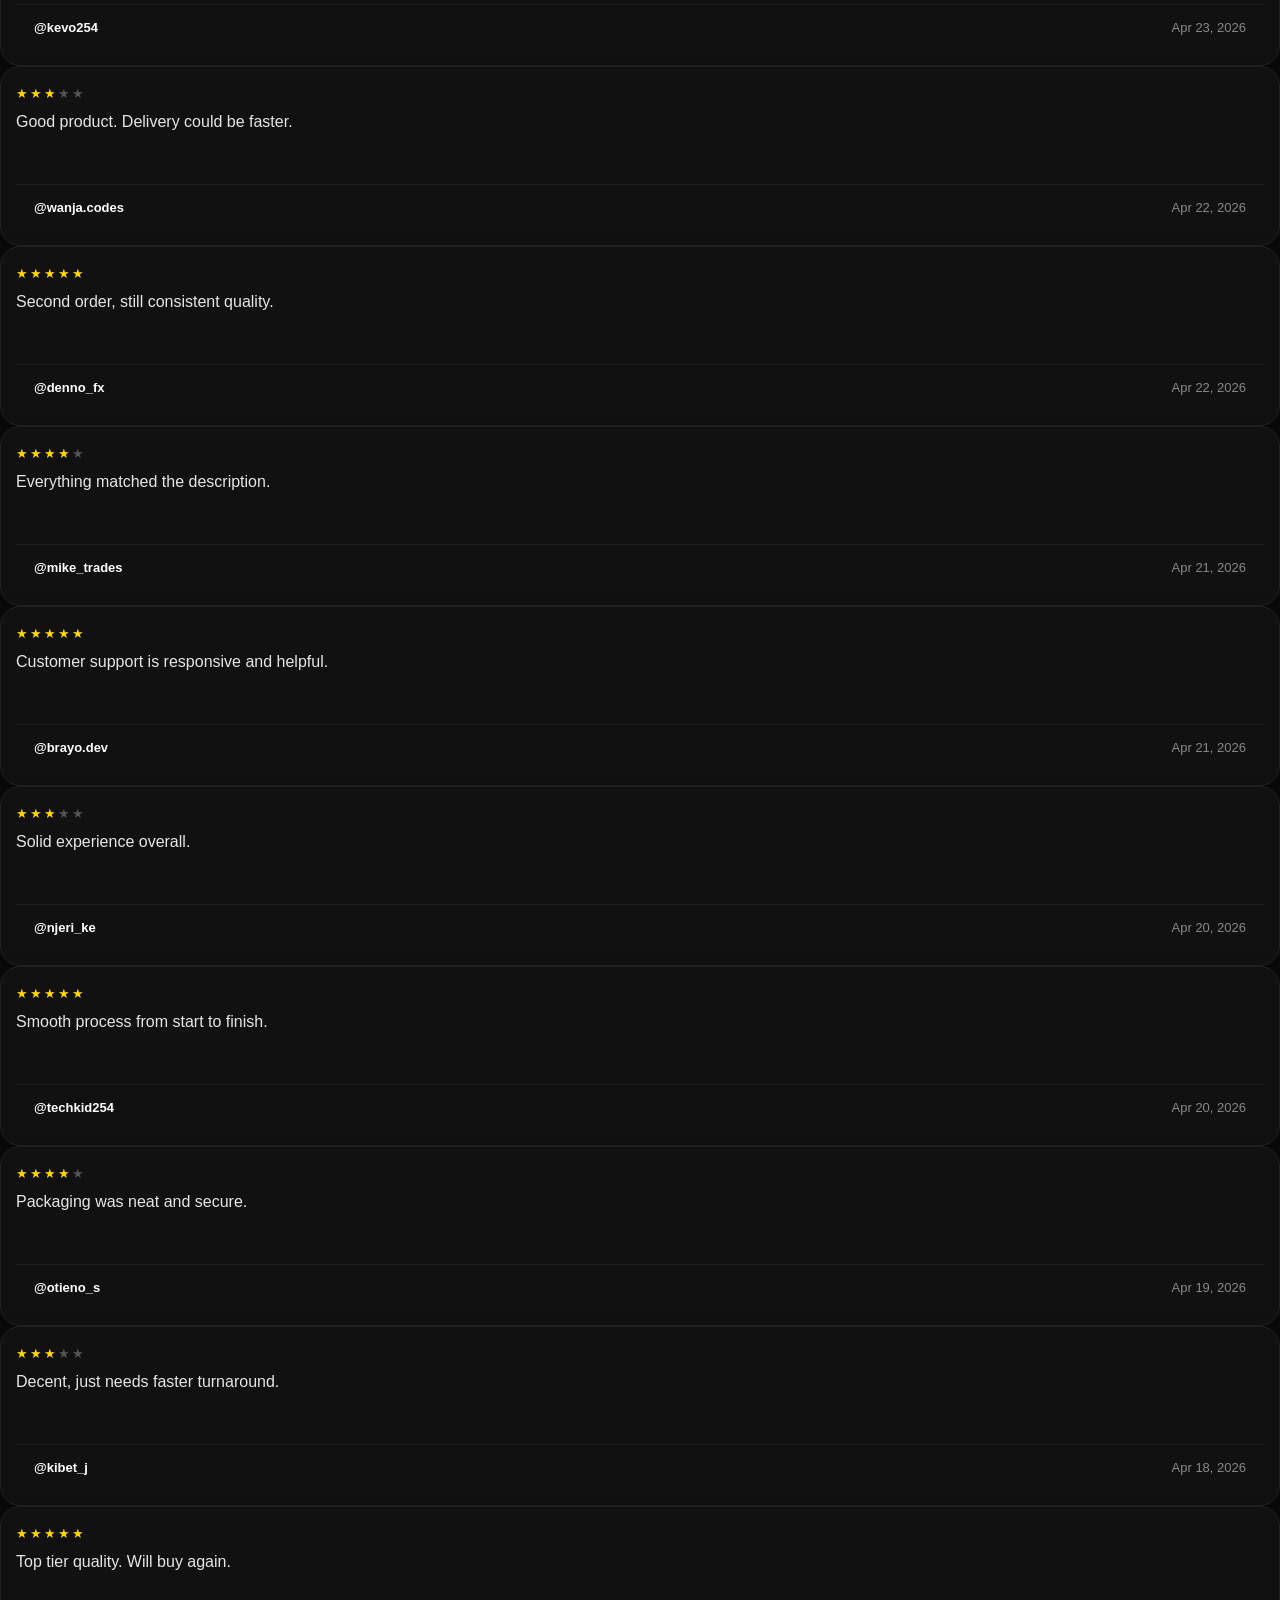
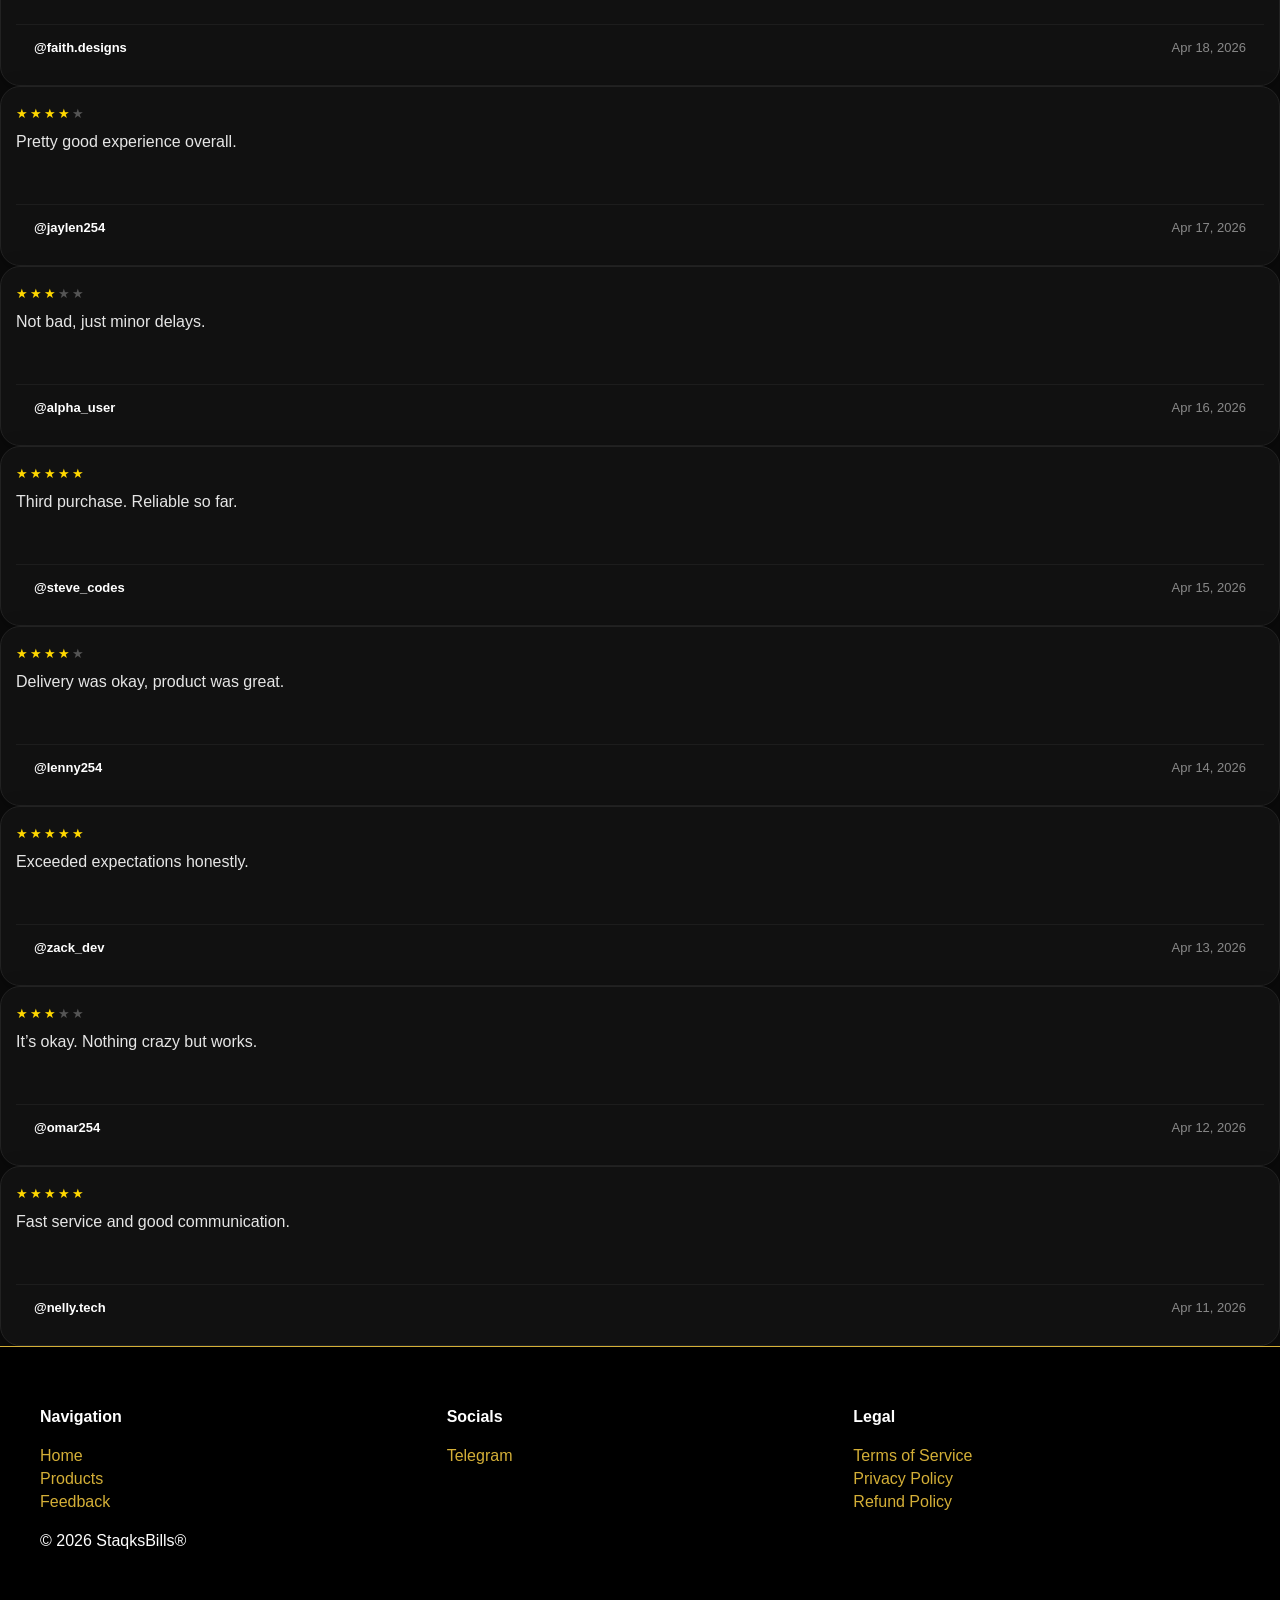
==== commit 962c04f1: "Update index.html" ====
--- a/index.html
+++ b/index.html
@@ -87,7 +87,7 @@
 <div style="font-size:18px; letter-spacing:2px;">
 <span style="color:gold;">★★★★★</span>
 </div>
-<p>Bro the USPS shipping cooked this time package came mad quick compared to my first cop.</p>
+<p>They also good ah for money spreads lan go cap I be flexing on my gram wit ya shit ⛹️.</p>
 <div class="review-footer"><span>@noxwave</span><span>May 11, 2026</span></div>
 </div>
 
@@ -95,7 +95,7 @@
 <div style="font-size:18px; letter-spacing:2px;">
 <span style="color:gold;">★★★★</span><span style="color:#555;">★</span>
 </div>
-<p>Everything valid tbh, didn't tell me I could actually use this money bro, coming for the 100's next 😁.</p>
+<p>i got some new 12s off them hoes twin.</p>
 <div class="review-footer"><span>@lilcodec</span><span>May 11, 2026</span></div>
 </div>
 
@@ -103,7 +103,7 @@
 <div style="font-size:18px; letter-spacing:2px;">
 <span style="color:gold;">★★★★★</span>
 </div>
-<p>Voucher method lowkey undefeated for people with just Apple Pay and cards 😭</p>
+<p>Went moissanite Ap off the counterfeit 20s 😂</p>
 <div class="review-footer"><span>@amira.wav</span><span>May 10, 2026</span></div>
 </div>
 
@@ -111,7 +111,7 @@
 <div style="font-size:18px; letter-spacing:2px;">
 <span style="color:gold;">★★★★</span><span style="color:#555;">★</span>
 </div>
-<p>Support replied fast and shipping was smooth, just wish the aging was slightly better.</p>
+<p>Pa I'm from the M and this my 2nd go round using your prop money for a car, this a 2012 g37 I just scored not even 2 hours ago off your shit You the one pa on Allah.</p>
 <div class="review-footer"><span>@voidken</span><span>May 10, 2026</span></div>
 </div>
 
@@ -119,7 +119,7 @@
 <div style="font-size:18px; letter-spacing:2px;">
 <span style="color:gold;">★★★★★</span>
 </div>
-<p>Nah fr this site made life easier. Didn’t even need crypto, voucher checkout carried 😪</p>
+<p>U valid igl them tiktok niggas be hating on U but I see ts real deal I gotta give u yo credit tappin in again when I flip dese bitches watch</p>
 <div class="review-footer"><span>@vexedits</span><span>May 10, 2026</span></div>
 </div>
   
@@ -127,7 +127,8 @@
 <div style="font-size:18px; letter-spacing:2px;">
 <span style="color:gold;">★★★★★</span>
 </div>
-<p>USPS shipping was way faster than my first order ngl 🤤🤑🤑 had to drop a 5 star this time.</p>
+<p>went straight to marketplace ya shit already came up a $600 steering wheel day1 My goal is to make my first 20k keep flipping the props and reinvesting with u
+kuh</p>
 <div class="review-footer"><span>@k1ng.eth</span><span>May 10, 2026</span></div>
 </div>
 
@@ -387,8 +388,6 @@
 <div class="review-footer"><span>@faith.designs</span><span>Apr 18, 2026</span></div>
 </div>
 
-<!-- Add more (up to ~30) -->
-
 <div class="review-card">
 <div style="font-size:18px; letter-spacing:2px;">
 <span style="color:gold;">★★★★</span><span style="color:#555;">★</span>
@@ -412,8 +411,6 @@
 <p>Third purchase. Reliable so far.</p>
 <div class="review-footer"><span>@steve_codes</span><span>Apr 15, 2026</span></div>
 </div>
-
-<!-- Continue pattern... -->
 
 <div class="review-card">
 <div style="font-size:18px; letter-spacing:2px;">
--- a/css/style.css
+++ b/css/style.css
@@ -660,3 +660,71 @@
   font-size: 13px;
   color: #aaa;
 }
+
+/* REVIEWS SECTION */
+
+.reviews-container{
+    display:grid;
+    grid-template-columns:repeat(auto-fit, minmax(320px, 1fr));
+    gap:24px;
+    padding:20px;
+}
+
+.review-card{
+    background:#111;
+    border:1px solid #222;
+    border-radius:20px;
+    overflow:hidden;
+    transition:0.3s ease;
+    box-shadow:0 5px 20px rgba(0,0,0,0.25);
+}
+
+.review-card:hover{
+    transform:translateY(-5px);
+    border-color:#333;
+}
+
+.review-image{
+    width:100%;
+    height:420px;
+    overflow:hidden;
+    background:#0d0d0d;
+}
+
+.review-image img{
+    width:100%;
+    height:100%;
+    object-fit:cover;
+    display:block;
+}
+
+.review-footer{
+    display:flex;
+    justify-content:space-between;
+    align-items:center;
+    padding:15px 18px;
+    font-size:14px;
+    border-top:1px solid #1d1d1d;
+}
+
+.review-footer span:first-child{
+    color:#fff;
+    font-weight:600;
+}
+
+.review-footer span:last-child{
+    color:#888;
+}
+
+@media(max-width:768px){
+
+    .reviews-container{
+        grid-template-columns:1fr;
+        padding:10px;
+    }
+
+    .review-image{
+        height:380px;
+    }
+
+}
